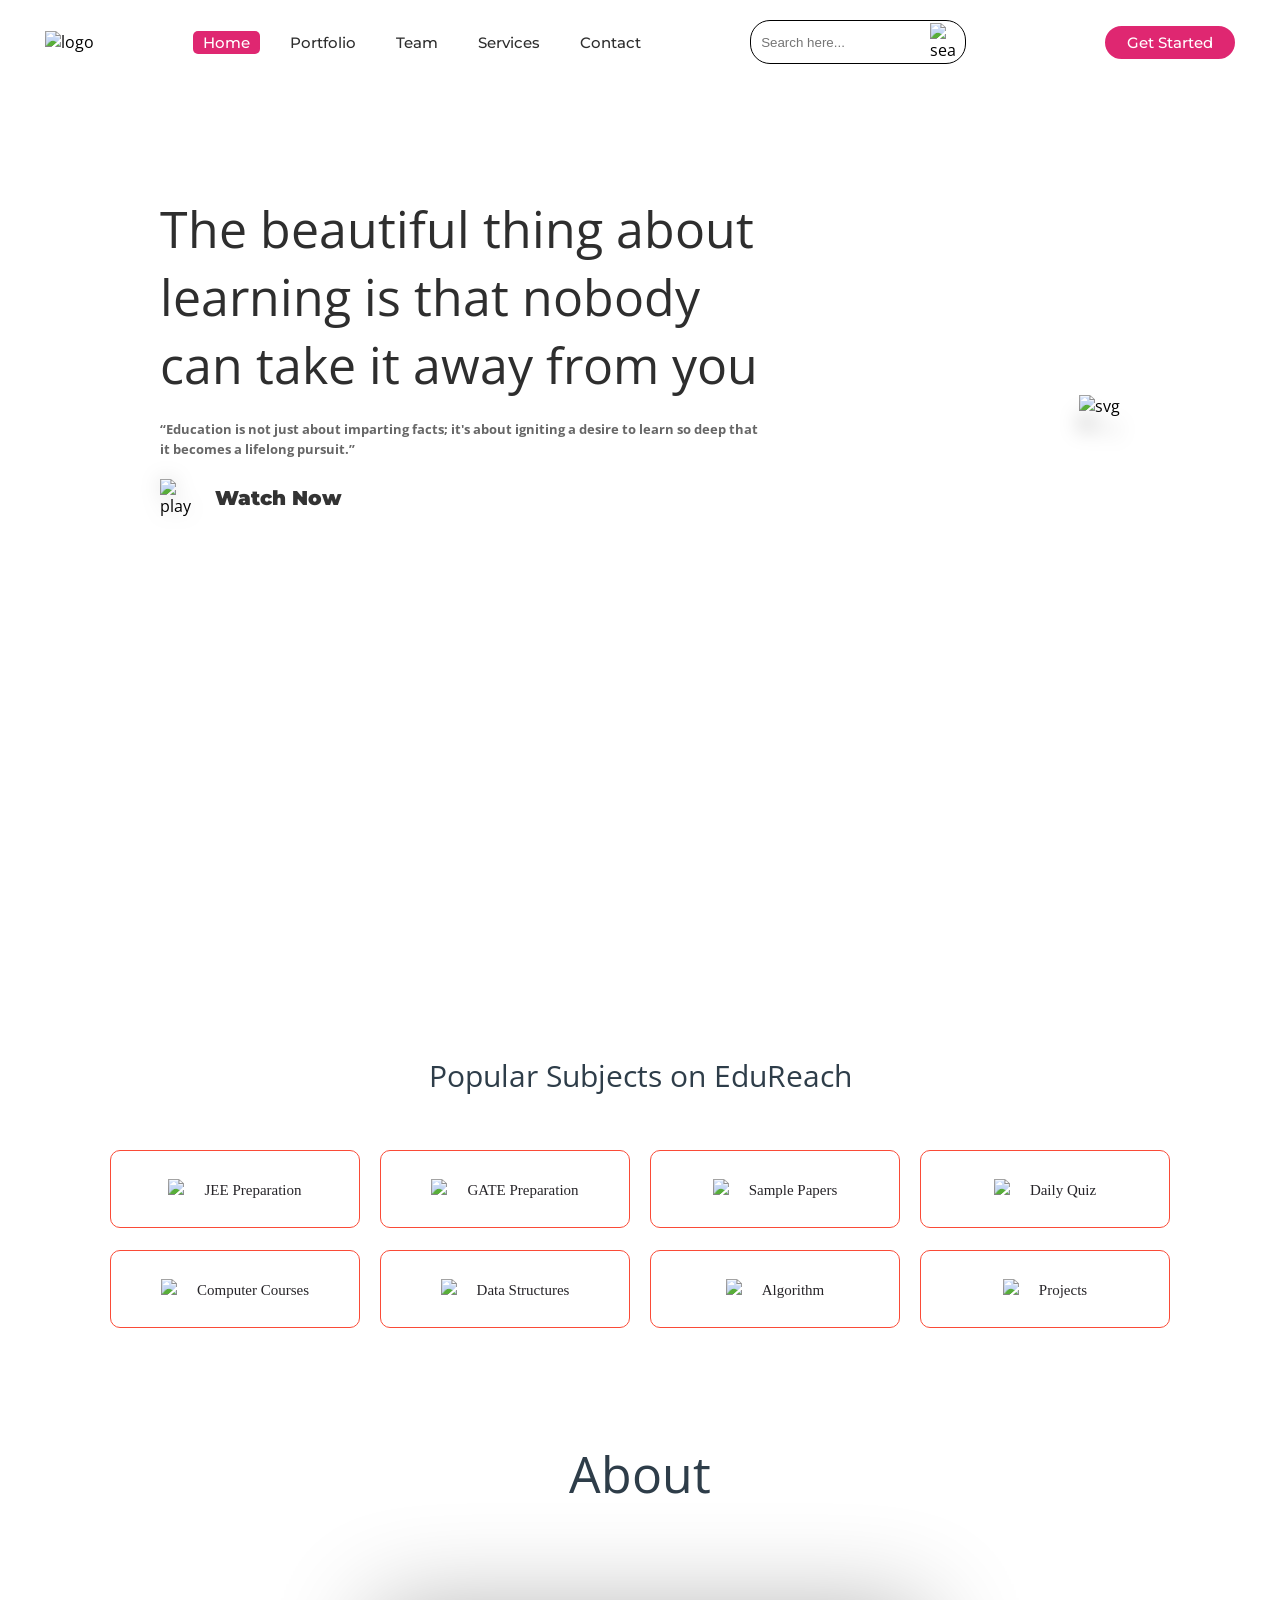
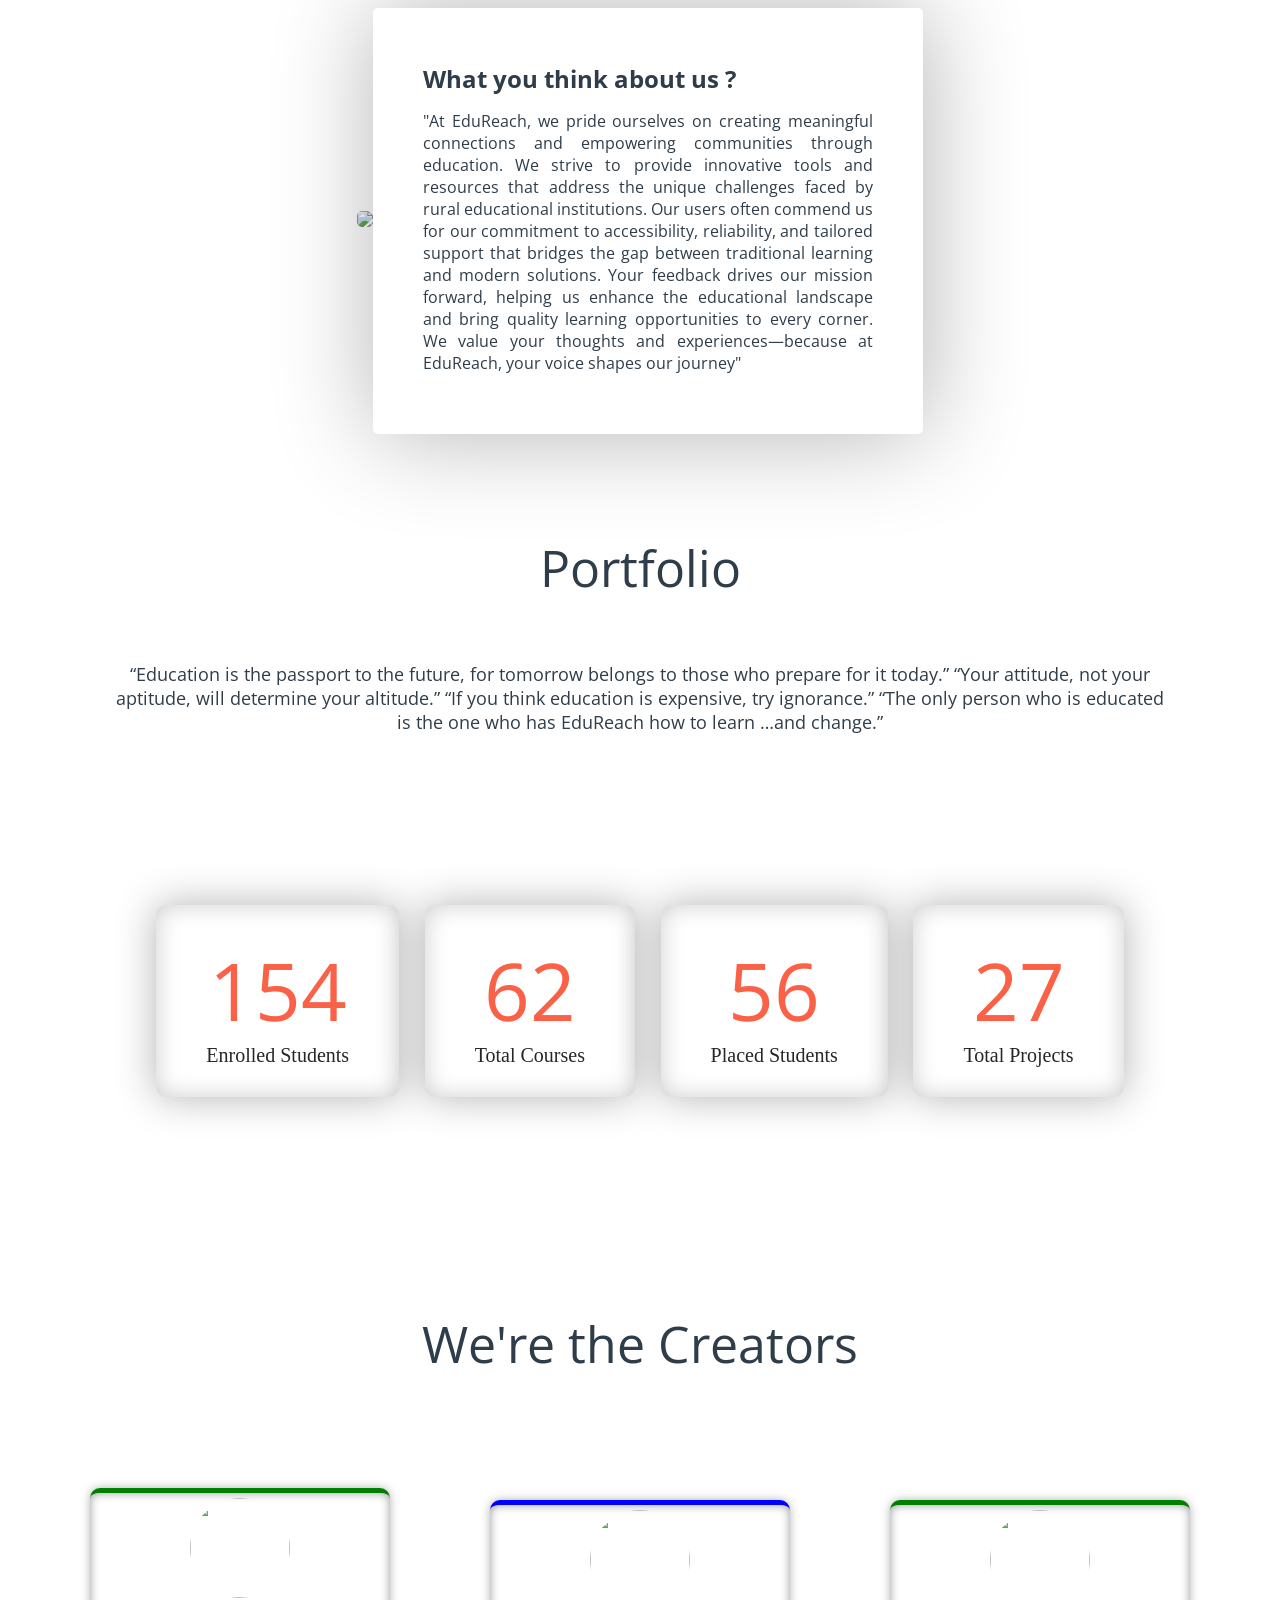
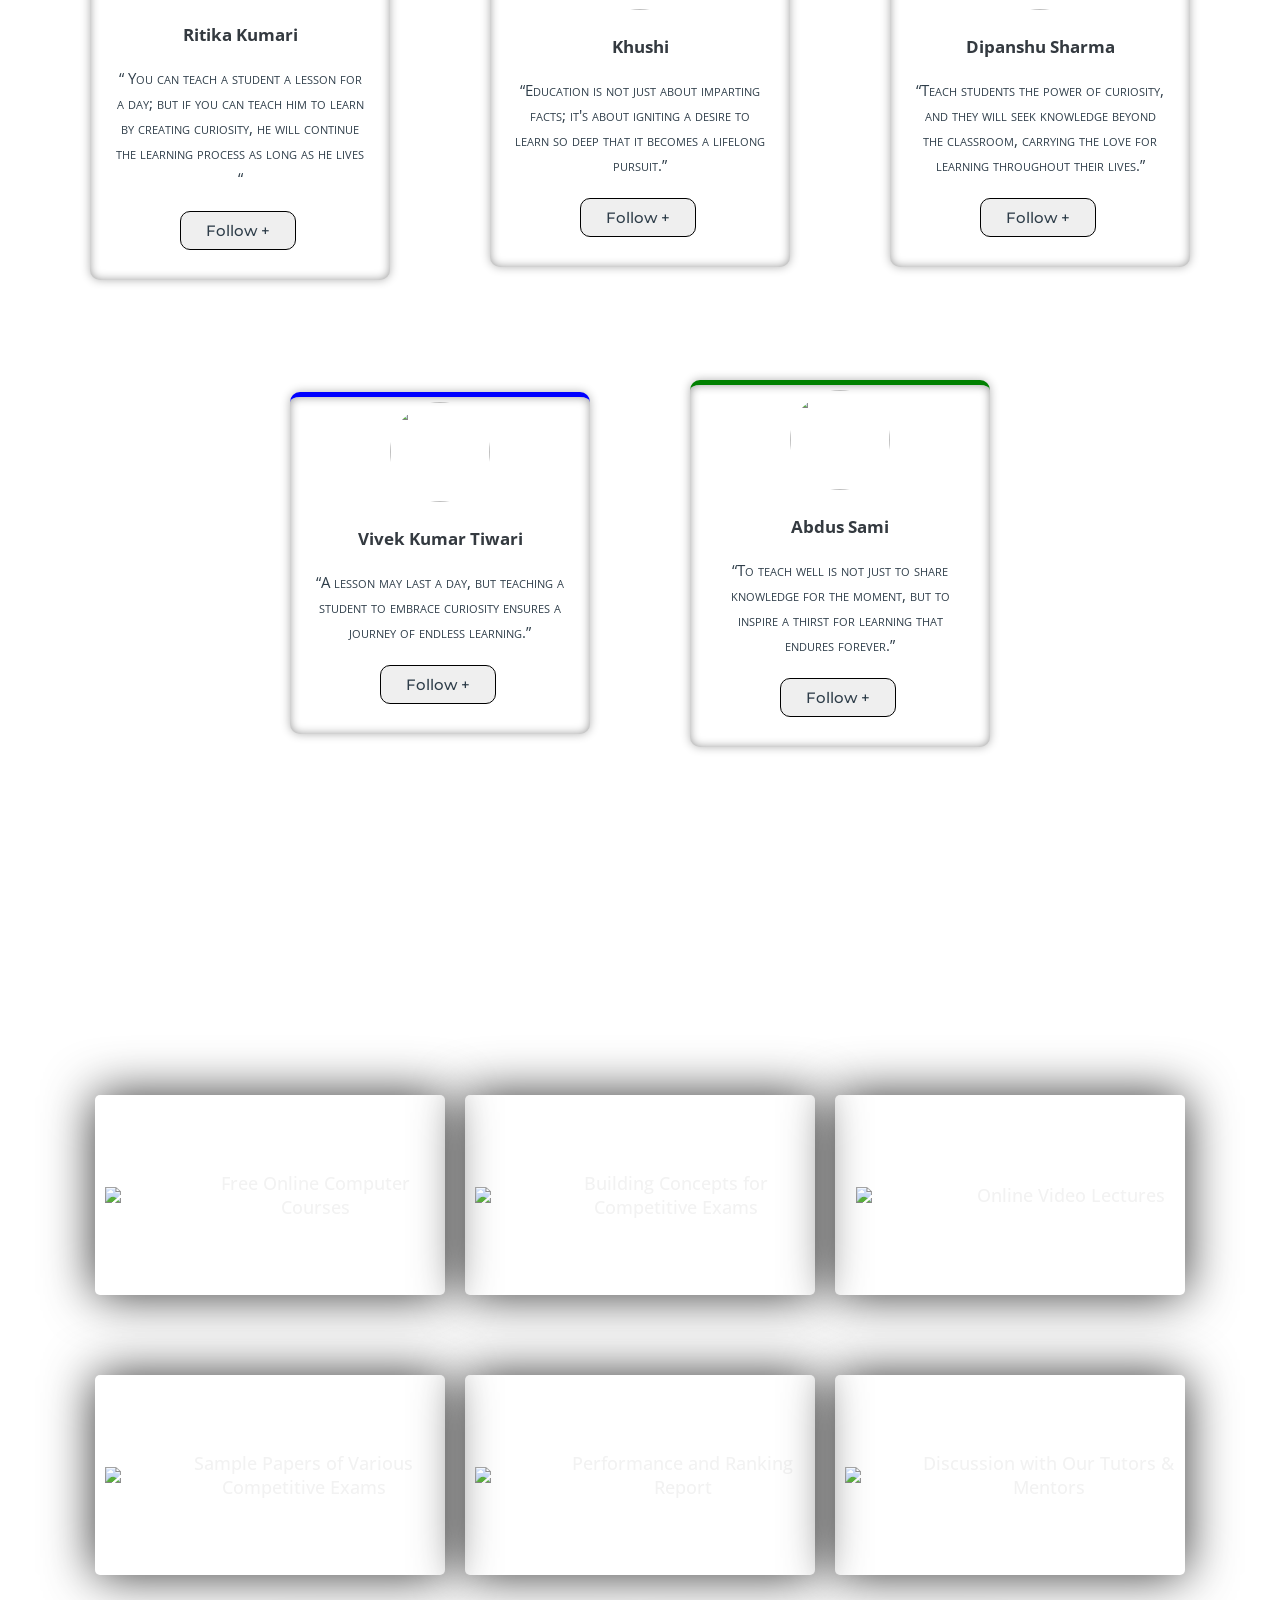
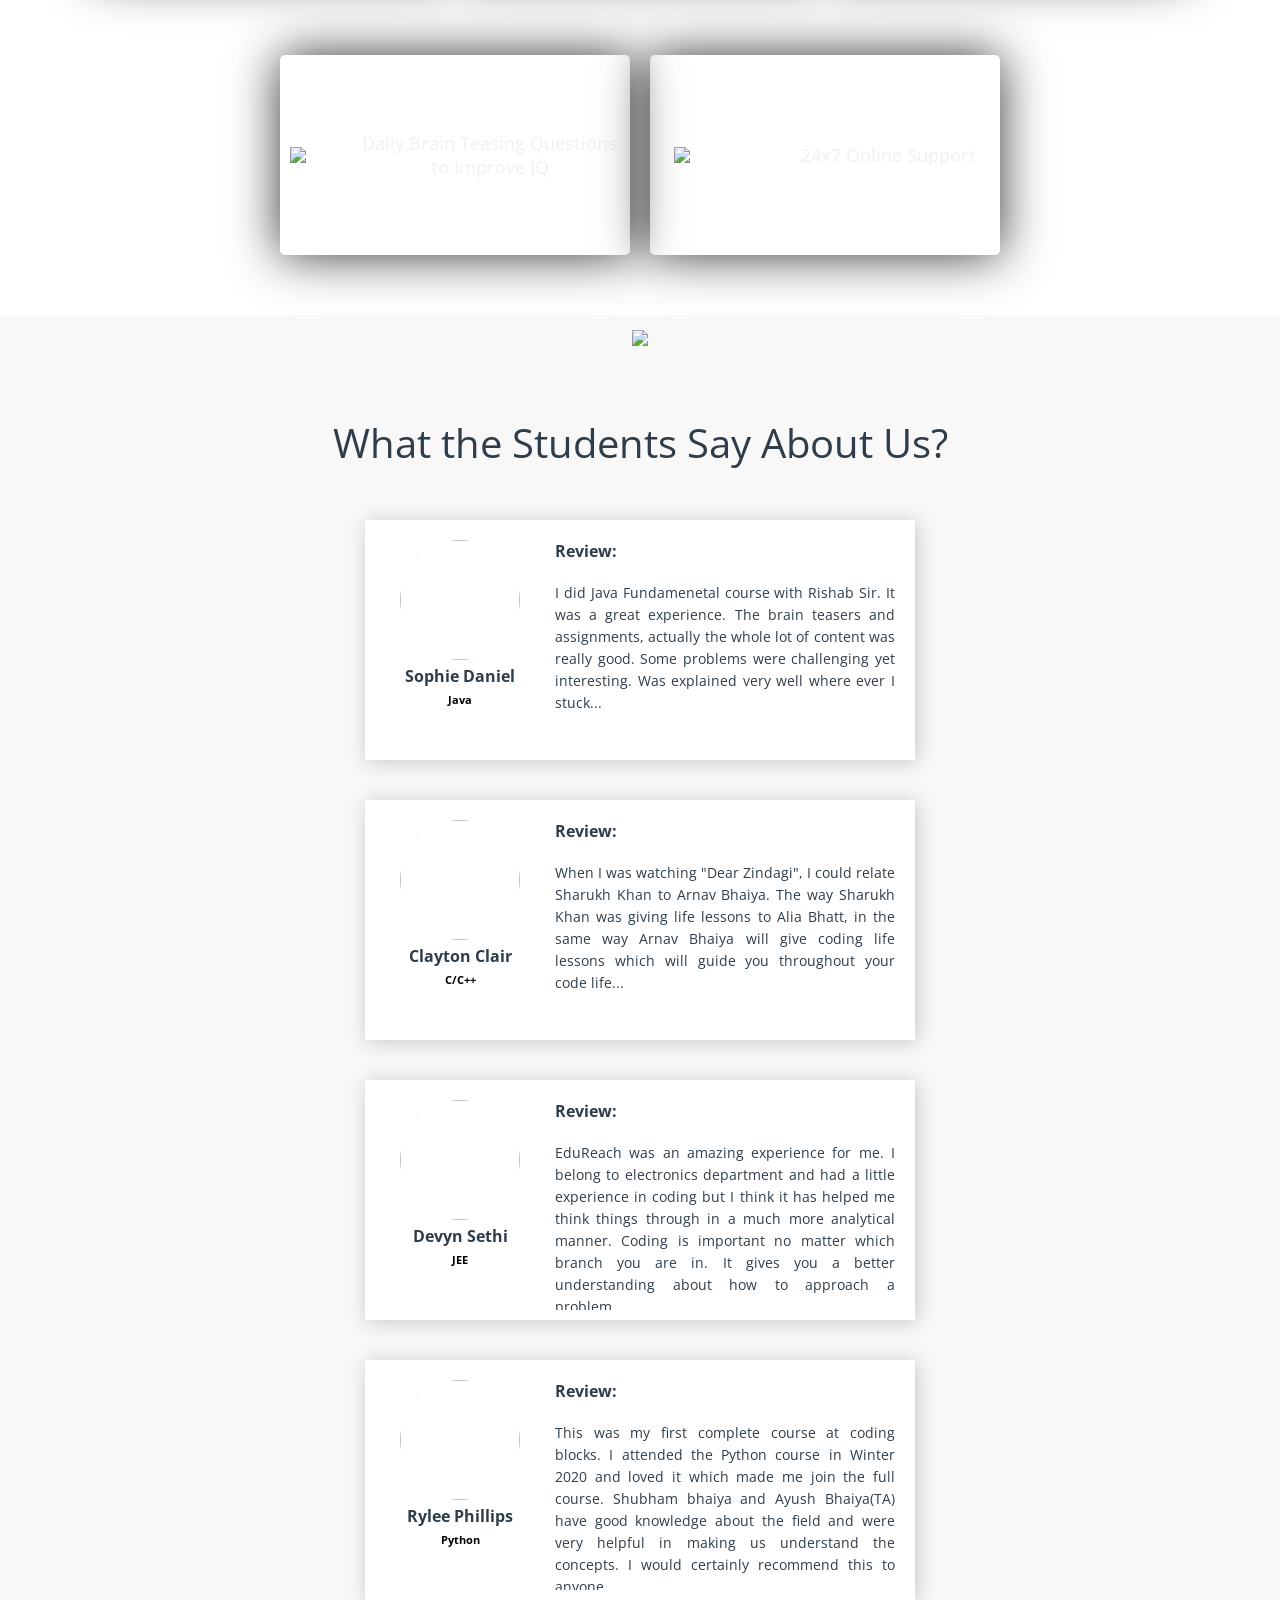
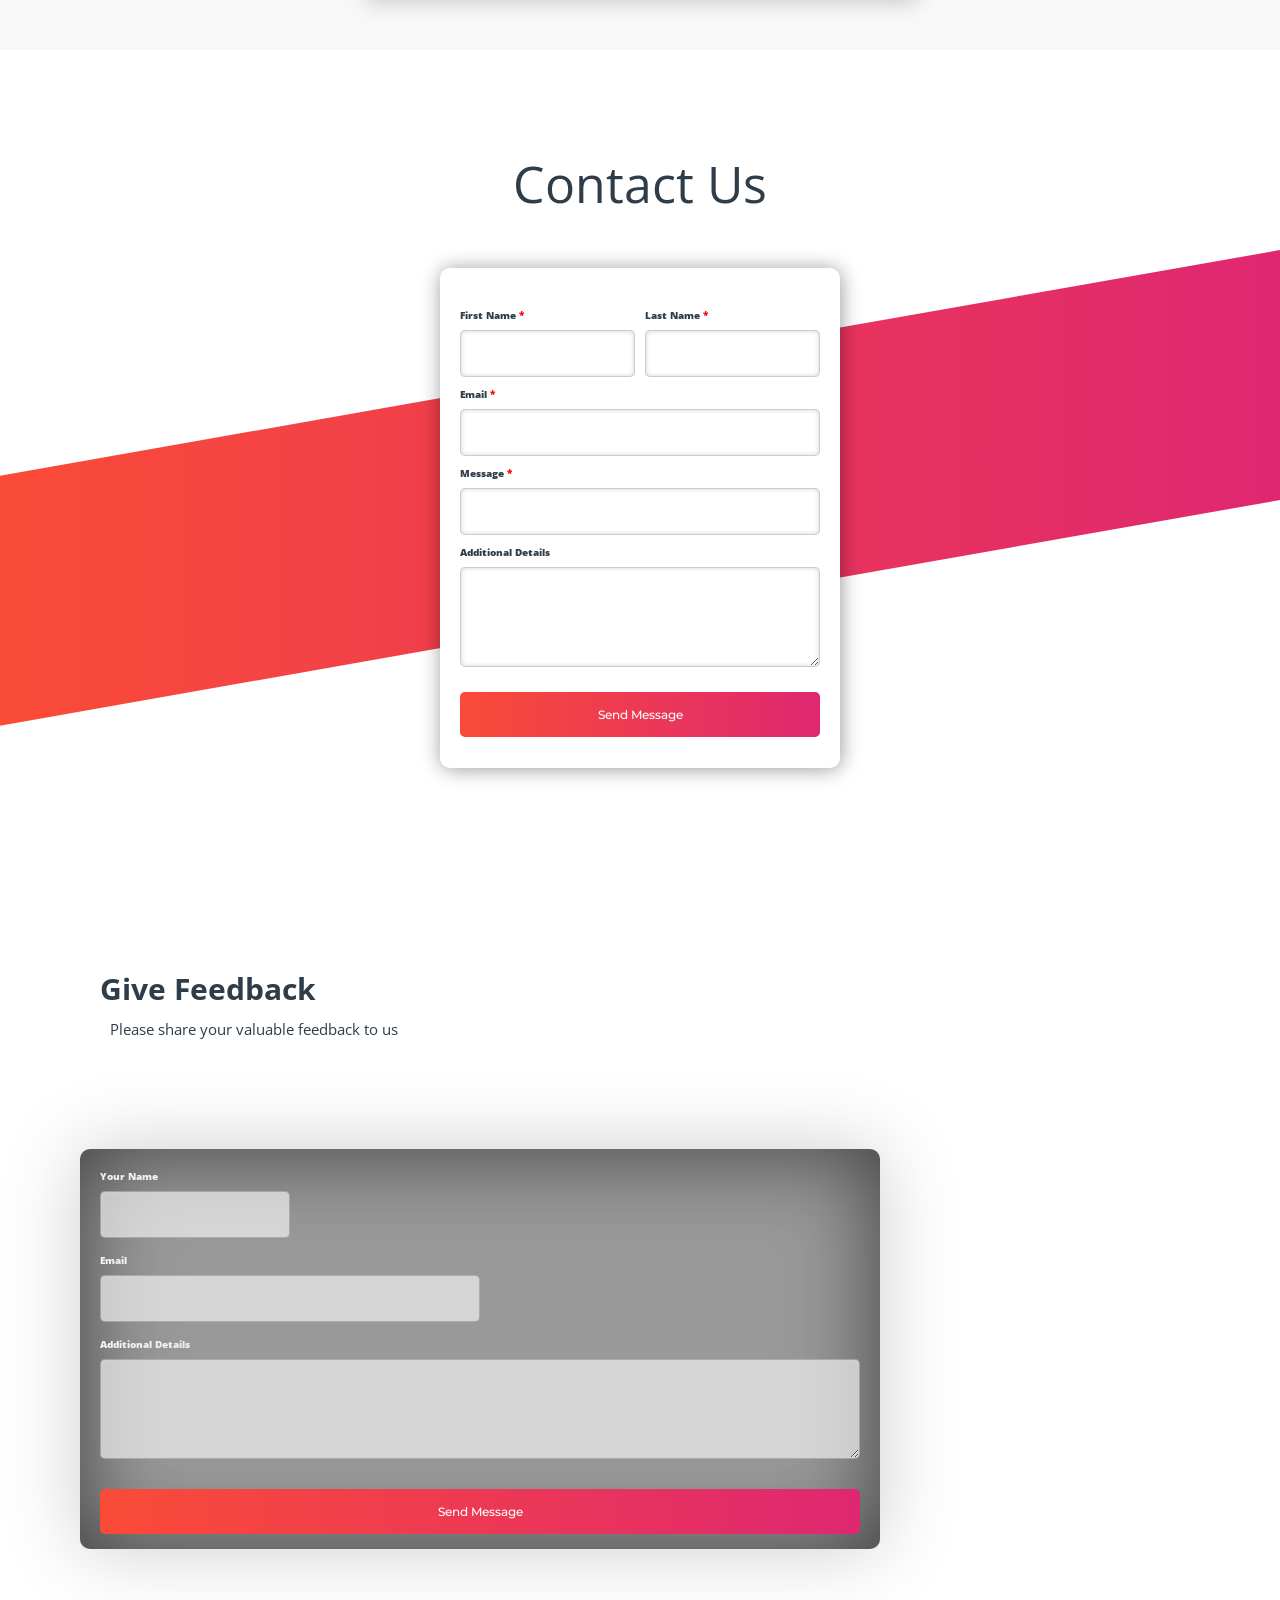
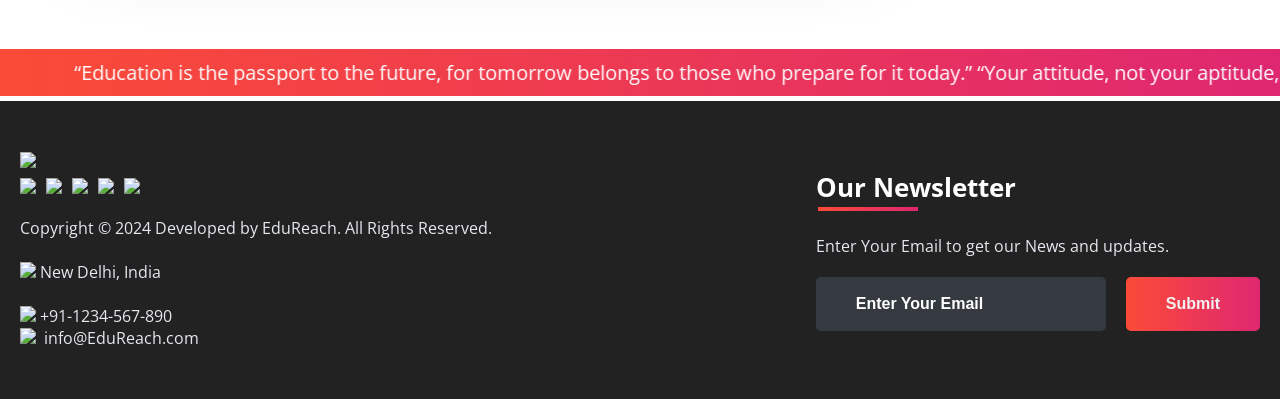
==== Web Application/index.html @ 74eca0ac "Created Login and Homepage" ====
<!DOCTYPE html>
<html>
<head>
	<link rel="shortcut icon" type="png" href="images/icon/favicon.png">
	<meta charset="utf-8">
	<meta http-equiv="X-UA-Comaptible" content="IE=edge">
	<title>EduReach</title>
	<meta name="desciption" content="">
	<meta name="viewport" content="width=device-width, initial-scale=1">
	<link rel="stylesheet" type="text/css" href="style.css">
	<script type="text/javascript" src="script.js"></script>
	<script src="https://code.jquery.com/jquery-3.2.1.js"></script>
	<script>
		$(window).on('scroll', function () {
			if ($(window).scrollTop()) {
				$('nav').addClass('black');
			} else {
				$('nav').removeClass('black');
			}
		})
	</script>
</head>
<body>
	<!-- Navigation Bar -->
	<header id="header">
		<nav>
			<div class="logo"><img src="images/icon/logo.png" alt="logo"></div>
			<ul>
				<li><a class="active" href="">Home</a></li>
				<li><a href="#portfolio_section">Portfolio</a></li>
				<li><a href="#team_section">Team</a></li>
				<li><a href="#services_section">Services</a></li>
				<li><a href="#contactus_section">Contact</a></li>
			</ul>
			<div class="srch"><input type="text" class="search" placeholder="Search here..."><img
					src="images/icon/search.png" alt="search" onclick=slide()></div>
			<a class="get-started" href="login.html">Get Started</a>
			<img src="images/icon/menu.png" class="menu" onclick="sideMenu(0)" alt="menu">
		</nav>
		<div class="head-container">
			<div class="quote">
				<p>The beautiful thing about learning is that nobody can take it away from you</p>
				<h5>“Education is not just about imparting facts; it's about igniting a desire to learn so deep that it
					becomes a lifelong pursuit.”
				</h5>
				<div class="play">
					<img src="images/icon/play.png" alt="play"><span><a
							href="https://www.youtube.com/watch?v=uRpcKFFC9LY" target="_blank">Watch Now</a></span>
				</div>
			</div>
			<div class="svg-image">
				<img src="images/extra/svg1.jpg" alt="svg">
			</div>
		</div>
		<div class="side-menu" id="side-menu">
			<div class="close" onclick="sideMenu(1)"><img src="images/icon/close.png" alt=""></div>
			<div class="user">
				<img src="images/creator/Ritika.jpeg" alt="Username">
				<p>Ritikak9419</p>
			</div>
			<ul>
				<li><a href="#about_section">About</a></li>
				<li><a href="#portfolio_section">Portfolio</a></li>
				<li><a href="#team_section">Team</a></li>
				<li><a href="#services_section">Services</a></li>
				<li><a href="#contactus_section">Contact</a></li>
				<li><a href="#feedBACK">Feedback</a></li>
			</ul>
		</div>
	</header>
	<!-- Some Popular Subjects -->
	<div class="title">
		<span>Popular Subjects on EduReach</span>
	</div>
	<br><br>
	<div class="course">
		<center>
			<div class="cbox">
				<div class="det"><a href="subjects/jee.html"><img src="images/courses/book.png">JEE Preparation</a>
				</div>
				<div class="det"><a href="subjects/gate.html"><img src="images/courses/d1.png">GATE Preparation</a>
				</div>
				<div class="det"><a href="subjects/jee.html#sample_papers"><img src="images/courses/paper.png">Sample
						Papers</a></div>
				<div class="det"><a href="subjects/quiz.html"><img src="images/courses/d1.png">Daily Quiz</a></div>
			</div>
		</center>
		<div class="cbox">
			<div class="det"><a href="subjects/computer_courses.html"><img src="images/courses/computer.png">Computer
					Courses</a></div>
			<div class="det"><a href="subjects/computer_courses.html#data"><img src="images/courses/data.png">Data
					Structures</a></div>
			<div class="det"><a href="subjects/computer_courses.html#algo"><img
						src="images/courses/algo.png">Algorithm</a></div>
			<div class="det det-last"><a href="subjects/computer_courses.html#projects"><img
						src="images/courses/projects.png">Projects</a></div>
		</div>
	</div>


	<!-- ABOUT -->
	<div class="diffSection" id="about_section">
		<center>
			<p style="font-size: 50px; padding: 100px">About</p>
		</center>
		<div class="about-content">
			<div class="side-image">
				<img class="sideImage" src="images/extra/e3.jpg">
			</div>
			<div class="side-text">
				<h2>What you think about us ?</h2>
				<p>"At EduReach, we pride ourselves on creating meaningful connections and empowering communities
					through education. We strive to provide innovative tools and resources that address the unique
					challenges faced by rural educational institutions. Our users often commend us for our commitment to
					accessibility, reliability, and tailored support that bridges the gap between traditional learning
					and modern solutions. Your feedback drives our mission forward, helping us enhance the educational
					landscape and bring quality learning opportunities to every corner. We value your thoughts and
					experiences—because at EduReach, your voice shapes our journey"</p>
			</div>
		</div>
	</div>


	<!-- PORTFOLIO -->
	<div class="diffSection" id="portfolio_section">
		<center>
			<p style="font-size: 50px; padding: 100px; padding-bottom: 40px;">Portfolio</p>
		</center>
		<div class="content">
			<p>
				“Education is the passport to the future, for tomorrow belongs to those who prepare for it today.” “Your
				attitude, not your aptitude, will determine your altitude.” “If you think education is expensive, try
				ignorance.” “The only person who is educated is the one who has EduReach how to learn …and change.”
			</p>
		</div>
	</div>
	<div class="extra">
		<p>We're increasing this data every year</p>
		<div class="smbox">
			<span>
				<center>
					<div class="data">154</div>
					<div class="det">Enrolled Students</div>
				</center>
			</span>
			<span>
				<center>
					<div class="data">62</div>
					<div class="det">Total Courses</div>
				</center>
			</span>
			<span>
				<center>
					<div class="data">56</div>
					<div class="det">Placed Students</div>
				</center>
			</span>
			<span>
				<center>
					<div class="data">27</div>
					<div class="det">Total Projects</div>
				</center>
			</span>
		</div>
	</div>


	<!-- TEAM -->
	<div class="diffSection" id="team_section">
		<center>
			<p style="font-size: 50px; padding-top: 100px; padding-bottom: 60px;">We're the Creators</p>
		</center>
		<div class="totalcard">
			<div class="card">
				<center><img src="images/creator/Ritika.png"></center>
				<center>
					<div class="card-title">Ritika Kumari</div>
					<div id="detail">
						<p>“ You can teach a student a lesson for a day; but if you can teach him to learn by creating
							curiosity, he will continue the learning process as long as he lives “</p>
						<div class="duty"></div>
						<a href="https://www.linkedin.com/in/ritika-kumari-541536324/" target="_blank"><button
								class="btn-Ritika">Follow +</button></a>
					</div>
				</center>
			</div>
			<div class="card">
				<center><img src="images/creator/Khushi.png"></center>
				<center>
					<div class="card-title">Khushi</div>
					<div id="detail">
						<p>“Education is not just about imparting facts; it's about igniting a desire to learn so deep
							that it becomes a lifelong pursuit.”

						</p>
						<div class="duty"></div>
						<a href="https://www.linkedin.com/in/khushi-31a64a330/" target="_blank"><button
								class="btn-Ritika">Follow +</button></a>
					</div>
				</center>
			</div>
			<div class="card">
				<center><img src="images/creator/Deepanshu.png"></center>
				<center>
					<div class="card-title">Dipanshu Sharma</div>
					<div id="detail">
						<p>“Teach students the power of curiosity, and they will seek knowledge beyond the classroom,
							carrying the love for learning throughout their lives.”

						</p>
						<div class="duty"></div>
						<a href="https://linkedin.com/in/dipanshusharmaa" target="_blank"><button
								class="btn-Ritika">Follow +</button></a>
					</div>
				</center>
			</div>
			<div class="card">
				<center><img src="images/creator/Tiwari.png"></center>
				<center>
					<div class="card-title">Vivek Kumar Tiwari</div>
					<div id="detail">
						<p>“A lesson may last a day, but teaching a student to embrace curiosity ensures a journey of
							endless learning.”

						</p>
						<div class="duty"></div>
						<a href="https://www.linkedin.com/in/vivek-tiwari-530988330/" target="_blank"><button
								class="btn-Ritika">Follow +</button></a>
					</div>
				</center>
			</div>
			<div class="card">
				<center><img src="images/creator/Abdus.png"></center>
				<center>
					<div class="card-title">Abdus Sami</div>
					<div id="detail">
						<p>“To teach well is not just to share knowledge for the moment, but to inspire a thirst for
							learning that endures forever.”

						</p>
						<div class="duty"></div>
						<a href="https://www.linkedin.com/in/abdus-sami-893571323/" target="_blank"><button
								class="btn-akhil">Follow +</button></a>
					</div>
				</center>
			</div>
		</div>
	</div>


	<!-- SERVICES -->
	<div class="service-swipe">
		<div class="diffSection" id="services_section">
			<center>
				<p style="font-size: 50px; padding: 100px; padding-bottom: 40px; color: #fff;">Services</p>
			</center>
		</div>
		<a href="subjects/computer_courses.html">
			<div class="s-card"><img src="images/icon/computer-courses.png">
				<p>Free Online Computer Courses</p>
			</div>
		</a>
		<a href="subjects/jee.html">
			<div class="s-card"><img src="images/icon/brainbooster.png">
				<p>Building Concepts for Competitive Exams</p>
			</div>
		</a>
		<a href="#">
			<div class="s-card"><img src="images/icon/online-tutorials.png">
				<p>Online Video Lectures</p>
			</div>
		</a>
		<a href="subjects/jee.html#sample_papers">
			<div class="s-card"><img src="images/icon/papers.jpg">
				<p>Sample Papers of Various Competitive Exams</p>
			</div>
		</a>
		<a href="#">
			<div class="s-card"><img src="images/icon/p3.png">
				<p>Performance and Ranking Report</p>
			</div>
		</a>
		<a href="#contactus_section">
			<div class="s-card"><img src="images/icon/discussion.png">
				<p>Discussion with Our Tutors & Mentors</p>
			</div>
		</a>
		<a href="subjects/quiz.html">
			<div class="s-card"><img src="images/icon/q1.png">
				<p>Daily Brain Teasing Questions to Improve IQ</p>
			</div>
		</a>
		<a href="#contactus_section">
			<div class="s-card"><img src="images/icon/help.png">
				<p>24x7 Online Support</p>
			</div>
		</a>
	</div>

	<!-- Reviews by Students -->
	<div id="makeitfull">
		<a href="#review_section"><img src="images/icon/makeitfull.png"></a>
	</div>
	<div class="review">
		<div class="diffSection" id="review_section">
			<center>
				<p style="font-size: 40px; padding: 100px; padding-bottom: 40px; color: #2E3D49;">What the Students Say
					About Us?</p>
			</center>
		</div>
		<div class="rev-container">
			<div class="rev-card">
				<div class="identity">
					<img src="images/creator/humanNotExist1.jpg">
					<p>Sophie Daniel</p>
					<h6>Java</h6>
					<div class="rating"><img src="images/icon/star.png"><img src="images/icon/star.png"><img
							src="images/icon/star.png"><img src="images/icon/star.png"><img src="images/icon/star.png">
					</div>
				</div>
				<div class="rev-cont">
					<p id="title">Review:</p>
					<p id="content">
						I did Java Fundamenetal course with Rishab Sir. It was a great experience. The brain teasers and
						assignments, actually the whole lot of content was really good. Some problems were challenging
						yet interesting. Was explained very well where ever I stuck...
					</p>
				</div>
			</div>
			<div class="rev-card">
				<div class="identity">
					<img src="images/creator/humanNotExist2.jpg">
					<p>Clayton Clair</p>
					<h6>C/C++</h6>
					<div class="rating"><img src="images/icon/star.png"><img src="images/icon/star.png"><img
							src="images/icon/star.png"><img src="images/icon/star.png"><img src="images/icon/star.png">
					</div>
				</div>
				<div class="rev-cont">
					<p id="title">Review:</p>
					<p id="content">
						When I was watching "Dear Zindagi", I could relate Sharukh Khan to Arnav Bhaiya. The way Sharukh
						Khan was giving life lessons to Alia Bhatt, in the same way Arnav Bhaiya will give coding life
						lessons which will guide you throughout your code life...
					</p>
				</div>
			</div>
			<div class="rev-card">
				<div class="identity">
					<img src="images/creator/humanNotExist3.jpg">
					<p>Devyn Sethi</p>
					<h6>JEE</h6>
					<div class="rating"><img src="images/icon/star.png"><img src="images/icon/star.png"><img
							src="images/icon/star.png"><img src="images/icon/star.png"><img src="images/icon/star.png">
					</div>
				</div>
				<div class="rev-cont">
					<p id="title">Review:</p>
					<p id="content">
						EduReach was an amazing experience for me. I belong to electronics department and had a little
						experience in coding but I think it has helped me think things through in a much more analytical
						manner. Coding is important no matter which branch you are in. It gives you a better
						understanding about how to approach a problem...
					</p>
				</div>
			</div>
			<div class="rev-card">
				<div class="identity">
					<img src="images/creator/humanNotExist4.jpg">
					<p>Rylee Phillips</p>
					<h6>Python</h6>
					<div class="rating"><img src="images/icon/star.png"><img src="images/icon/star.png"><img
							src="images/icon/star.png"><img src="images/icon/star.png"><img src="images/icon/star.png">
					</div>
				</div>
				<div class="rev-cont">
					<p id="title">Review:</p>
					<p id="content">
						This was my first complete course at coding blocks. I attended the Python course in Winter 2020
						and loved it which made me join the full course. Shubham bhaiya and Ayush Bhaiya(TA) have good
						knowledge about the field and were very helpful in making us understand the concepts. I would
						certainly recommend this to anyone...
					</p>
				</div>
			</div>
		</div>
	</div>

	<!-- CONTACT US -->
	<div class="diffSection" id="contactus_section">
		<center>
			<p style="font-size: 50px; padding: 100px">Contact Us</p>
		</center>
		<div class="csec"></div>
		<div class="back-contact">
			<div class="cc">
				<form action="mailto:info@EduReach.com" method="post" enctype="text/plain">
					<label>First Name <span class="imp">*</span></label><label style="margin-left: 185px">Last Name
						<span class="imp">*</span></label><br>
					<center>
						<input type="text" name="" style="margin-right: 10px; width: 175px" required="required"><input
							type="text" name="lname" style="width: 175px" required="required"><br>
					</center>
					<label>Email <span class="imp">*</span></label><br>
					<input type="email" name="mail" style="width: 100%" required="required"><br>
					<label>Message <span class="imp">*</span></label><br>
					<input type="text" name="message" style="width: 100%" required="required"><br>
					<label>Additional Details</label><br>
					<textarea name="addtional"></textarea><br>
					<button type="submit" id="csubmit">Send Message</button>
				</form>
			</div>
		</div>
	</div>


	<!-- FEEDBACK -->
	<div class="title2" id="feedBACK">
		<span>Give Feedback</span>
		<div class="shortdesc2">
			<p>Please share your valuable feedback to us</p>
		</div>
	</div>

	<div class="feedbox">
		<div class="feed">
			<form action="mailto:info@EduReach.com" method="post" enctype="text/plain">
				<label>Your Name</label><br>
				<input type="text" name="" class="fname" required="required"><br>
				<label>Email</label><br>
				<input type="email" name="mail" required="required"><br>
				<label>Additional Details</label><br>
				<textarea name="addtional"></textarea><br>
				<button type="submit" id="csubmit">Send Message</button>
			</form>
		</div>
	</div>

	<!-- Sliding Information -->
	<marquee style="background: linear-gradient(to right, #FA4B37, #DF2771); margin-top: 50px;" direction="left"
		onmouseover="this.stop()" onmouseout="this.start()" scrollamount="20">
		<div class="marqu">“Education is the passport to the future, for tomorrow belongs to those who prepare for it
			today.” “Your attitude, not your aptitude, will determine your altitude.” “If you think education is
			expensive, try ignorance.” “The only person who is educated is the one who has EduReach how to learn …and
			change.”</div>
	</marquee>

	<!-- FOOTER -->
	<footer>
		<div class="footer-container">
			<div class="left-col">
				<img src="images/icon/logo - Copy.png" style="width: 200px;">
				<div class="logo"></div>
				<div class="social-media">
					<a href="#"><img src="images/icon\fb.png"></a>
					<a href="#"><img src="images/icon\insta.png"></a>
					<a href="#"><img src="images/icon\tt.png"></a>
					<a href="#"><img src="images/icon\ytube.png"></a>
					<a href="#"><img src="images/icon\linkedin.png"></a>
				</div><br><br>
				<p class="rights-text">Copyright © 2024 Developed by EduReach. All Rights Reserved.</p>
				<br>
				<p><img src="images/icon/location.png"> New Delhi, India<br> </p>
				<br>
				<p><img src="images/icon/phone.png"> +91-1234-567-890<br><img src="images/icon/mail.png">&nbsp;
					info@EduReach.com</p>
			</div>
			<div class="right-col">
				<h1 style="color: #fff">Our Newsletter</h1>
				<div class="border"></div><br>
				<p>Enter Your Email to get our News and updates.</p>
				<form class="newsletter-form">
					<input class="txtb" type="email" placeholder="Enter Your Email">
					<input class="btn" type="submit" value="Submit">
				</form>
			</div>
		</div>
	</footer>

</body>

</html>
---- Web Application/style.css ----
@import url('https://fonts.googleapis.com/css?family=Montserrat:500&display=swap');
@import url('https://fonts.googleapis.com/css?family=Dancing+Script&display=swap');
@import url('https://fonts.googleapis.com/css?family=Open+Sans&display=swap');

* {
	box-sizing: border-box;
	margin: 0;
	padding: 0;
}

html {
	scroll-behavior: smooth;
}
body {
	background: #FFF;
	font-family: 'Open Sans', sans-serif;
}

header {
	height: 90vh;
	/* background: #000; */
}
.black {
	box-shadow: 0 2px 10px rgba(0, 0, 0, 0.5);
}
nav {
	padding-top: 20px;
	padding-bottom: 20px;
	top: 0;
	position: fixed;
	display: flex;
	width: 100%;
	z-index: 1000;
	background: #fff;
	justify-content: space-around;
	transition: 1.5s;
	align-items: center;
}
nav ul {
	display: flex;
	align-items: center;
}
nav ul li {
	list-style: none;
	margin: 5px 10px;
}
nav ul li a {
	padding: 2px 10px;
	color: #2e2e2e;
	cursor: pointer;
	transition: .5s;
	text-decoration: none;
}
nav ul li a:hover {
	color: #fff;
	border-radius: 5px;
	background: #DF2771;
}
.active {
	color: #fff;
	border-radius: 5px;
	background: #DF2771;
}
.srch {
	padding: 2px 10px;
	display: flex;
	/* align-items: center; */
	justify-content: center;
	/* background: #0066ff; */
	border: 1px solid;
	border-radius: 20px;
}
.srch img {
	width: 25px;
	cursor: pointer;
}
.srch .search {
	/* padding: 2px 10px; */
	outline: none;
	border: none;
	background: transparent;
}

.get-started {
	margin-left: 50px;
	padding: 5px 20px;
	border: 2px solid #DF2771;
	border-radius: 20px;
	text-decoration: none;
	
	transition: .5s;
	background-color: #DF2771;
	color: #fff;
}
.get-started:hover {
	color: #2e2e2e;
	background: #fff;
}
.logo img{
	width: 120px;
	cursor: pointer;
	transition: all 1s;
}

a, button {
	float: left;
	font-family: "Montserrat", sans-serif;
	font-weight: 500;
	font-size: 15px;
	color: #2E3D49;
	display: block;
	text-decoration: none;
	text-align: center;
}
.head-container {
	margin-top: 245px;
	display: flex;
	flex-wrap: wrap;
	align-items: center;
	justify-content: space-around;
}
.quote {
	width: 600px;
	transform: translateY(-50px);
}
.quote h5 {
	margin-top: 20px;
	color: #0009;
	line-height: 20px;
}
.quote p {
	font-size: 50px;
	color: #2e2e2e;
}
.quote .play {
	margin-top: 20px;
	display: flex;
	/* justify-content: center; */
	align-items: center;
}
.quote .play img {
	width: 45px;
	cursor: pointer;
	filter: drop-shadow(0 0 10px #0002);
}
.quote .play span a{
	margin-left: 10px;
	font-size: 20px;
	font-weight: 900;
	color: rgba(0, 0, 0, 0.8);
	cursor: pointer;
}
.svg-image img{
	width: 500px;
	filter: drop-shadow(0 20px 10px rgba(0,0,0,0.2));
}

/* SIDE MENU */
.menu {
	cursor: pointer;
	width: 25px;
	display: none;
}
.side-menu {
	width: 100%;
	height: 100%;
	background: rgba(182, 33, 90, 0.993);
	position: absolute;
	top: 0;
	transition: .8s;
	z-index: 2000;
	transform: translateX(-100%);
}
.side-menu ul {
	margin-top: 35%;
	display: flex;
	flex-direction: column;
	justify-content: center;
	/* background: #FA4B37; */
}
.side-menu ul li {
	list-style: none;
	/* background: #009900; */
	display: flex;
	justify-content: center;
	align-items: center;
	/* border-bottom: 1px solid #fff; */
	/* padding: 10px 0px; */
}
.side-menu ul li:hover a{
	background: #fff;
	color: #DF2771;
}
.side-menu ul li a{
	color: #FFF;
	width: 100%;
	font-size: 1em;
	/* background: #2E3D49; */
	text-decoration: none;
	padding: 15px 0px;
}
.close img{
	float: right;
	width: 35px;
	cursor: pointer;
	margin: 10px;
}
.user {
	display: flex;
	justify-content: center;
	align-items: center;
	margin-top: 10%;
}
.user img {
	width: 60px;
	border-radius: 50%;
	border: 2px solid #fff;
	filter: drop-shadow(0 10px 20px #0004);
	margin-right: 30px;
	cursor: pointer;
}
.user p {
	color: #fff;
	cursor: pointer;
}
.user img, .user p {
	opacity: 1;
}
/*Common things in all sections*/
#about_section, #portfolio_section, #team_section, #services_section, #contactus_section {
	font-family: 'Open Sans', sans-serif;
	color: #2E3D49;
	position: relative;
}
.diffSection {
	width: 100%;
	/*position: relative;*/
	justify-content: center;
	align-items: center;
}
.diffSection .content {
	margin: 10px;
	text-align: center;
	padding: 10px 100px;
	font-size: 1.1em;
}

/*PORTFOLIO*/
.extra {
	width: 100%;
}
.extra p {
	padding: 30px;
	padding-bottom: 150px;
	font-size: 50px;
	text-align: center;
	color: #fff;
	background-image: linear-gradient(rgba(0,0,0,0),rgba(0,0,0,0.7)),url("images/extra/b1.jpg");
	background-size: cover;
	background-attachment: fixed;
	font-family: cursive;
	z-index: -9;
}
.smbox {
	display: flex;
	flex-wrap: wrap;
	transform: translateY(-100px);
	justify-content: center;
}
.smbox span {
	margin: 1%;
	background: #fff;
	box-shadow: inset 0px 0px 25px rgba(0,0,0,0.2),
						0 0 40px rgba(0,0,0,0.3);
	border-radius: 10px;
	padding: 30px 50px;
	cursor: pointer;
}
.smbox span:hover {
	transform: scale(1.3);
	transition: .5s ease;
}
.smbox .data {
	font-size: 80px;
	color: #FA6146;	
}
.smbox .det {
	font-size: 20px;
	color: #272529;
	font-family: cursive;
}

/*Title*/
.title {
	 margin-top: 0px; 
	font-family: 'Open Sans', sans-serif;
	font-size: 30px;
	text-align: center;
	color: #2E3D49;
}

/*ABOUT*/
.about-content {
	width: 100%;
	position: relative;
	justify-content: center;
	flex-wrap: wrap;
	display: flex;
	align-items: center;
}
.about-content .side-text {
	width: 550px;
	padding: 50px 40px;
	background: #fff;
	box-shadow: 2px 0 100px rgba(0,0,0,0.3);
	border-radius: 5px;
	text-align: justify;
	line-height: 22px;
	opacity: 0;
	transform: translateX(-100px);
	transition: 1s ease-in-out;
}
.about-content .side-text-appear {
	opacity: 1;
	transform: translateX(0px);
}
.about-content .side-text h2 {
	padding: 10px;
}
.about-content .side-text p {
	padding: 10px;
}
.about-content .side-image img {
	width: 90%;
	border-radius: 5px;
}
.sideImage {
	transform: translateX(100px);
	opacity: 0;
	transition: .8s ease-in-out;
}
.sideImage-appear {
	opacity: 1;
	transform: translateX(0px);
}

/*POPULAR SUBJECTS*/
.cbox {
	position: relative;
	width: 100%;
	display: inline-flex;
	flex-wrap: wrap;
	justify-content: center;
}
.cbox .det {
	width: 250px;
	height: 80px;
	margin: 10px;
	background: #fff;
	cursor: pointer;
}
.cbox .det a{
	justify-content: space-around;
	width: 250px;
	padding: 28px;
	border-radius: 10px;
	border: 1px solid #FA4B37;
	font-size: 15px;
	color: #272529;
	font-family: cursive;
	text-decoration: none;
}
.cbox .det a:hover {
	background: linear-gradient(to right, #FA4B37, #DF2771);
	color: white;
}
.cbox .det a:hover img{
	filter: brightness(100);
}
.cbox img {
	width: 20px;
	margin-right: 20px;
}

/*TEAM SECTION*/
.totalcard {
	width: 100%;
	display: flex;
	flex-wrap: wrap;
	align-items: center;
	justify-content: center;
	margin-bottom: 50px;
}
.totalcard .card {
	margin: 50px;
	width: 300px;
	border-radius: 10px;
	background: #fff;
}
.totalcard .card{
	box-shadow: inset 0 0 10px rgba(0,0,0,0.4),
					0 0 10px rgba(0,0,0,0.3);
}
.card:nth-child(1){
	border-top: 5px solid green;
}
.card:nth-child(2){
	border-top: 5px solid blue;
}
.card:nth-child(1):hover {
	box-shadow: inset 0px 0px 10px rgba(0,255,0,0.5),
				1px 1px 30px rgba(0,255,0,0.5);
}
.card:nth-child(2):hover {
	box-shadow: inset 0px 0px 10px rgba(0,0,255,0.5),
				1px 1px 30px rgba(0,0,255,0.5);
}

.card:nth-child(3){
	border-top: 5px solid green;
}
.card:nth-child(4){
	border-top: 5px solid blue;
}
.card:nth-child(3):hover {
	box-shadow: inset 0px 0px 10px rgba(0,255,0,0.5),
				1px 1px 30px rgba(0,255,0,0.5);
}
.card:nth-child(4):hover {
	box-shadow: inset 0px 0px 10px rgba(0,0,255,0.5),
				1px 1px 30px rgba(0,0,255,0.5);
}



.card:nth-child(5){
	border-top: 5px solid green;
}
.card:nth-child(5):hover {
	box-shadow: inset 0px 0px 10px rgba(0,255,0,0.5),
				1px 1px 30px rgba(0,255,0,0.5);
}




.totalcard .card img {
	width: 100px;
	height: 100px;
	margin-top: 5px;
	cursor: pointer;
	border-radius: 50px;
	transition-duration: .8s;
}
.totalcard .card img:hover {
	transform: scale(3.5);
	border-radius: 0;
	box-shadow: 0 0 20px rgba(0,0,0,0.5);
}
#detail p{
	font-size: 15px;
	line-height: 25px;
	font-variant: small-caps;
	text-align: center;
	margin: 25px;
	margin-bottom: 0px;
	margin-top: 0px;
}
#detail button {
	outline: none;
	border-radius: 10px;
	border-style: none;
	border: 1px solid black;
	padding: 9px 25px;
	cursor: pointer;
	transition-duration: .4s;
}
#detail a {
	bottom: 80px;
	text-decoration: none;
	margin-bottom: 30px;
	margin-top: 20px;
	margin-left: 90px;
	align-self: center;
}
.btn-Ritika:hover {
	background: rgba(0,255,0,0.7);
	color: #fff;
}
.btn-Ritika2:hover {
	background: rgba(0,0,255,0.5);
	color: #fff;
}
.card-title {
	font-size: 17px;
	color: #343A40;
	padding: 20px;
	font-weight: 700;
}

/*Service Section*/
/*Service Section*/
.service-swipe {
	display: flex;
	flex-wrap: wrap;
	justify-content: center;
	align-items: center;
	background-image: linear-gradient(rgba(0,0,0,0),rgba(0,0,0,0.7)),url("images/extra/b3.jpg");
	background-size: cover;
	background-attachment: fixed;
}
.service-swipe .s-card img {
	width: 100px;
}
.service-swipe a {
	padding: 0;
	margin: 40px 10px;
}
.service-swipe .s-card {
	display: flex;
	justify-content: space-around;
	padding: 10px;
	align-items: center;
	text-align: center;
	width: 350px;
	height: 200px;
	box-shadow: inset 0 0 20px rgba(255,255,255,0.05),
					0 0 50px rgba(0,0,0,0.8);
	border-radius: 5px;
	cursor: pointer;
	transition-duration: .5s;
}
.service-swipe .s-card p {
	color: #f2f2f2;
	font-size: 1.2em;
	font-family: 'Open Sans',sans-serif;
}
.service-swipe .s-card:hover {
	box-shadow: 0 0 50px rgba(255,255,255,0.8);
	transform: translateY(-10px);
}

/*Contact Us Section*/
.csec {
	background: linear-gradient(to right, #FA4B37, #DF2771);
	background-attachment: fixed; 
	position: absolute;
	width: 100%;
	height: 250px;
	top: 200px;
	content: '';
	transform-origin: top right;
	transform: skewY(-10deg);
	z-index: -1;
}
.back-contact {
	margin-top: 0px;
	transform: translateY(-50px);
	display: flex;
	align-items: center;
	justify-content: space-around;
}
.cc {
	height: 400px;
	width: 400px;
	height: 500px;
	border-radius: 10px;
	justify-content: center;
	box-shadow: 1px 1px 20px rgba(0,0,0,0.4);
	background: #fff;
}
.cc form {
	margin: 5%;
	margin-top: 40px;
	width: 90%;
	height: 90%;
}
.cc form label {
	position: absolute;
	color: #2E3D49;
	font-size: 10px;
	font-weight: 800;
}
.cc form input {
	padding: 15px;
	margin-bottom: 10px;
	border-radius: 5px;
	box-shadow: inset 0 0 5px lightgray;
	border: 1px solid rgba(0,0,0,0.2);
	outline: none;
	color: #2E3D49;
	font-weight: 600;
}
.imp {
	color: red;
}
form textarea {
	width: 100%;
	height: 100px;
	box-shadow: inset 0 0 5px lightgray;
	border: 1px solid rgba(0,0,0,0.2);
	border-radius: 5px;
	outline: none;
	color: #2E3D49;
	font-weight: 600;
	padding: 15px;
}
#csubmit {
	margin-top: 20px; 
	background: linear-gradient(to right, #FA4B37, #DF2771);
	border-radius: 5px;
	border-style: none;
	outline: none;
	width: 100%;
	padding: 15px 25px;
	color: #fff;
	font-size: 12px;
	cursor: pointer;
}

/*REVIEW SECTION*/
#makeitfull {
	display: flex;
	justify-content: center;
	transform: translateY(35px);
}
#makeitfull img {
	width: 50px;
}
.review {
	background: #F8F8F8;
	width: 100%;
}
.rev-container {
	padding: 10px 10%;
	display: flex;
	flex-wrap: wrap;
	justify-content: space-around;
}
.rev-container .rev-card {
	/*overflow: hidden;*/
	width: 550px;
	height: 240px;
	margin-bottom: 40px;
	background: #fff;
	display: flex;
	padding: 10px;
	box-shadow: 2px 2px 20px rgba(0,0,0,0.2);
}
.rev-card:hover {
	box-shadow: 1px 1px 5px rgba(0,0,0,0.2);
}
.identity {
	display: flex;
	flex-wrap: wrap;
	justify-content: center;
	padding: 10px;
}
.identity img {
	width: 120px;
	height: 120px;
	transition-duration: .8s;
	border-radius: 50%;
}
.identity img:hover {
	transform: scale(2.2);
	border-radius: 0px;
	box-shadow: 0 0 20px rgba(0,0,0,0.3);
}
.identity p {
	width: 150px;
	font-weight: bold;
	color: #2E3D49;
	text-align: center;
}
.identity h6 {
	width: 150px;
	text-align: center;
}
.identity .rating img {
	width: 12px;
	height: 12px;
	margin-right: 5px;
}
.rev-cont {
	overflow: hidden;
}
.rev-cont #title {
	padding: 10px;
	color: #2E3D49;
	font-weight: bold;
}
.rev-cont #content {
	padding: 10px;
	font-size: .9em;
	color: #2E3D49;
	line-height: 22px;
	text-align: justify;
}


/*FEEDBACK*/
.title2 {
	position: relative;
	margin-top: 150px;
	margin-left: 100px;
}
.title2 span{
	font-weight: 700;
	font-family: 'Open Sans', sans-serif;
	font-size: 30px;
	color: #2E3D49;
}
.title2 .shortdesc2 {
	padding: 10px;
	font-family: 'Open Sans', sans-serif;
	font-size: 15px;
	color: #2E3D49;
	margin-bottom: 10px;
}
.feedbox {
	margin-top: 50px;
	width: 100%;
	display: flex;
	background-image: linear-gradient(rgba(0,0,0,0),rgba(0,0,0,0.7)),url("images/extra/b4.jpg");
	background-size: cover;
	padding: 50px 80px;
	background-attachment: fixed;
}
.feed {
	width: 800px;
	height: 400px;
	position: relative;
	border-radius: 10px;
	justify-content: center;
	box-shadow: inset 0 0 90px rgba(0,0,0,0.6),
					0 0 80px rgba(0,0,0,0.2);
	background: rgba(0,0,0,0.4);
}
.feed form {
	width: 100%;
	height: 100%;
	padding: 20px;
}

.feed form label {
	position: absolute;
	color: #f2f2f2;
	font-size: 10px;
	font-weight: 800;
}
.feed form input, .feed textarea {
	padding: 15px;
	border-radius: 5px;
	box-shadow: inset 0 0 5px lightgray;
	border: 1px solid rgba(0,0,0,0.2);
	outline: none;
	color: #2E3D49;
	background: #fff9;
	font-weight: 600;
}
.feed form input {
	margin-bottom: 15px;
	width: 50%;
}
.feed form .fname {
	width: 25%;
}
.feed form textarea {
	width: 100%;
	height: 100px;
}
.feed #csubmit {
	margin-top: 25px; 
	background: linear-gradient(to right, #FA4B37, #DF2771);
	border-radius: 5px;
	border-style: none;
	outline: none;
	width: 100%;
	padding: 15px 25px;
	color: #fff;
	font-size: 12px;
	cursor: pointer;
}

/*SCROLLING TEXT*/
.marqu {
	text-align: center;
	justify-content: center;
	color: #fff;
	font-size: 20px;
	padding: 10px;
}

/*FOOTER*/
footer {
	color: #E5E8EF;
	background: #000D;
	padding: 50px 0; 
}
footer .footer-container {
	max-width: 1300px;
	margin: auto;
	padding: 0 20px;
	display: flex;
	justify-content: space-between;
	align-items: center;
	flex-wrap: wrap-reverse;
}
footer .social-media img{
	width: 22px;
}
footer .logo {
	width: 180px;
	color: #fff;
}
footer .social-media a{
	margin-right: 10px;
	font-size: 22px;
	text-decoration: none;
}
footer .right-col h1{
	font-size: 26px;
}
footer .border{
	width: 100px;
	height: 4px;
	background: linear-gradient(to right, #FA4B37, #DF2771);
	margin: 2px;
}
footer .newsletter-form {
	display: flex;
	justify-content: center;
	align-items: center;
	flex-wrap: wrap;
}
footer input::placeholder {
  color: white !important;
}
footer .txtb {
	flex: 1;
	padding: 18px 40px;
	font-size: 16px;
	background: #343A40;
	border: none;
	font-weight: 700;
	outline: none;
	border-radius: 5px;
	min-width: 260px;
	margin-top: 20px;
	color: white;
}
footer .btn {
	margin-top: 20px;
	padding: 18px 40px;
	font-size: 16px;
	color: #f1f1f1;
	background: linear-gradient(to right, #FA4B37, #DF2771);
	border: none;
	font-weight: 700;
	outline: none;
	border-radius: 5px;
	margin-left: 20px;
	cursor: pointer;
	transition: opacity .3s linear;	
}
footer .btn:hover {
	opacity: .7;
}

/*PROPERTIES FOR MAKING WEBSITE RESPONSIVE*/
@media screen and (max-width: 960px) {
	.footer-container {
		max-width: 600px;
	}
	.right-col {
		width: 100%;
		margin-bottom: 60px;
	}
	.left-col {
		width: 100%;
		text-align: center;
	}
	.social-media {
		display: flex;
		justify-content: center;
	}
	.logo {
		transition: 1s;
		margin-left: 30%;
	}
	nav ul, .srch, .get-started{
		display: none;
	}
	.menu {
		display: block;
	}
	nav {
		padding-bottom: 20px;
		border-bottom: 1px solid #0005;
		/* position: fixed; */
		/* top: 0; */
	}
	.quote p, .quote h5, .play {
		justify-content: center;
		text-align: center;
	}
	.quote p {
		font-size: 30px;
	}
	.service-container .right-side img {
		width: 90%;
	}
	.title {
		margin-top: 0px;
	}
	
}
@media screen and (max-width: 700px) {
	footer .btn{
		margin: 0;
		width: 100%;
		margin-top: 20px;
	}
	.svg-image img {
		width: 90%;
		margin: 20px;
		/* align-self: center; */
	}
}

@media screen and (max-width: 1000px) {	
	.feedbox form input, .feedbox form .fname{
		width: 100%;
	}
}
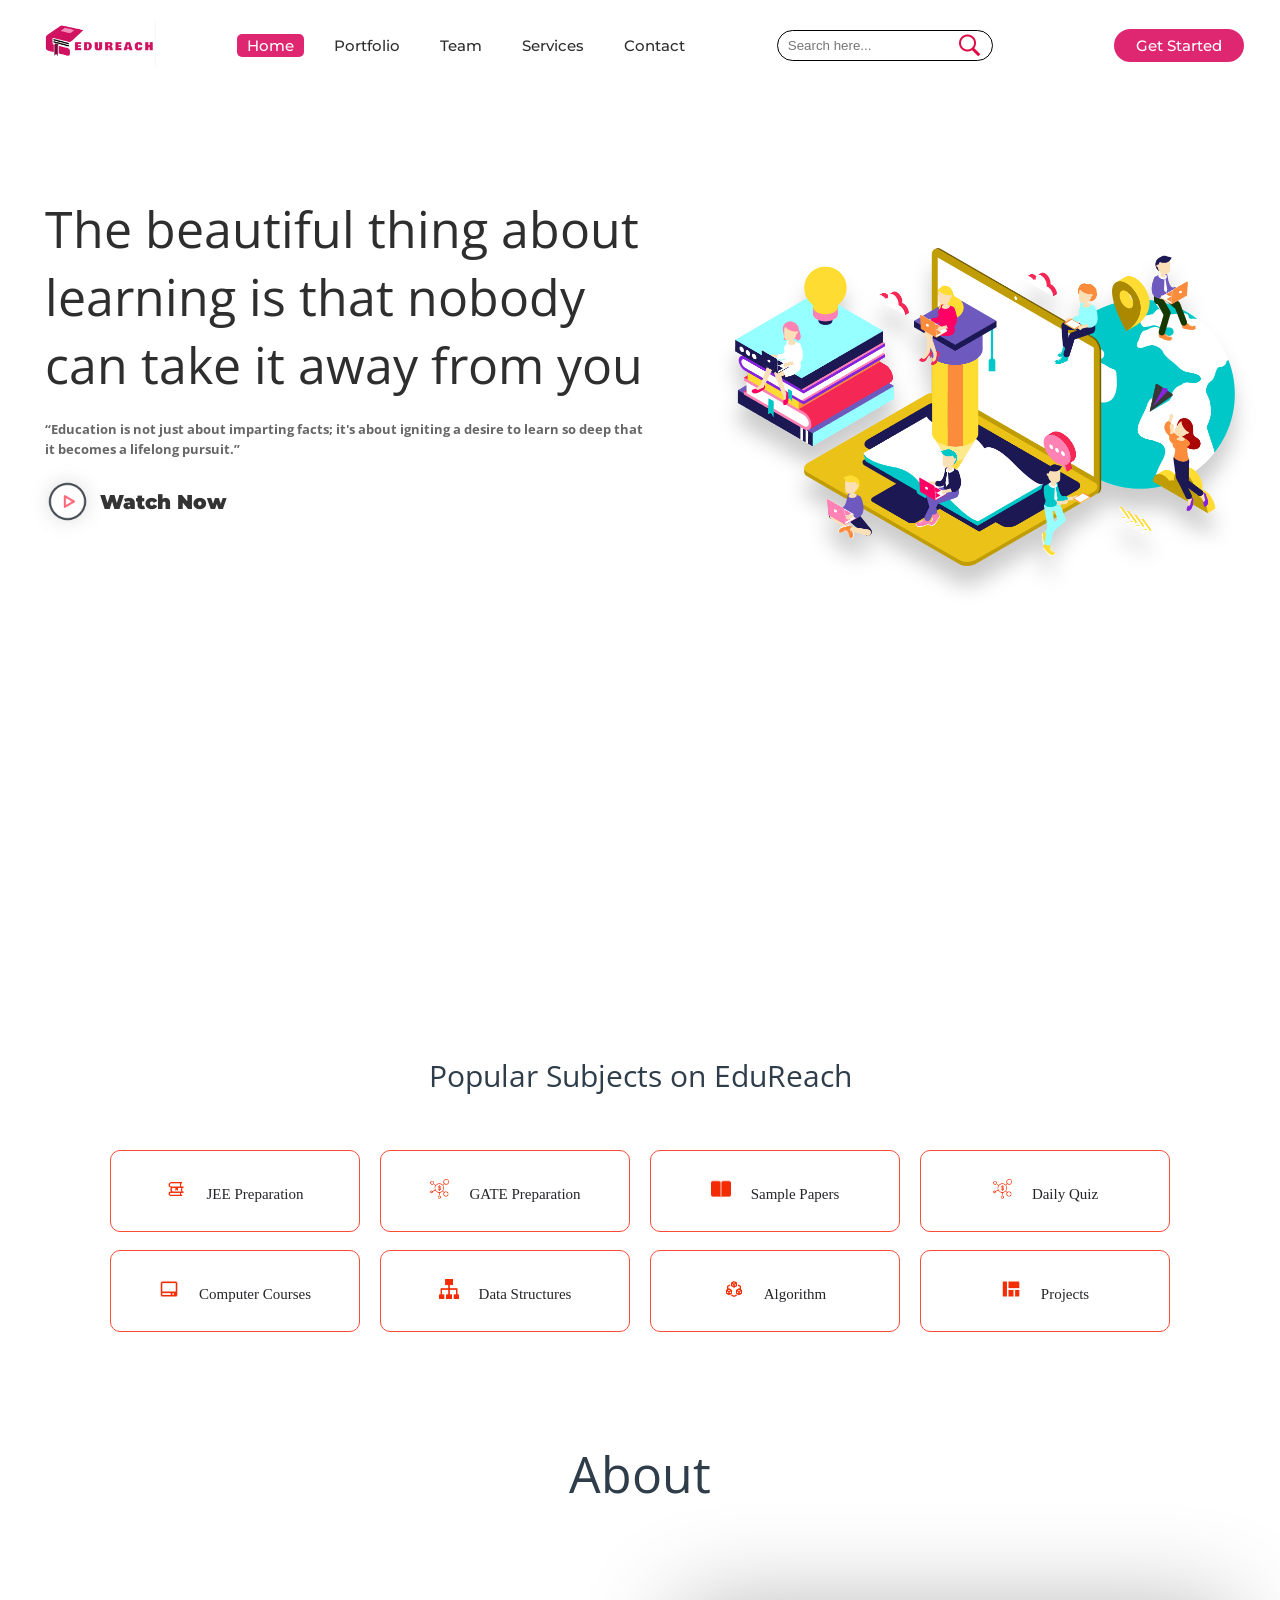
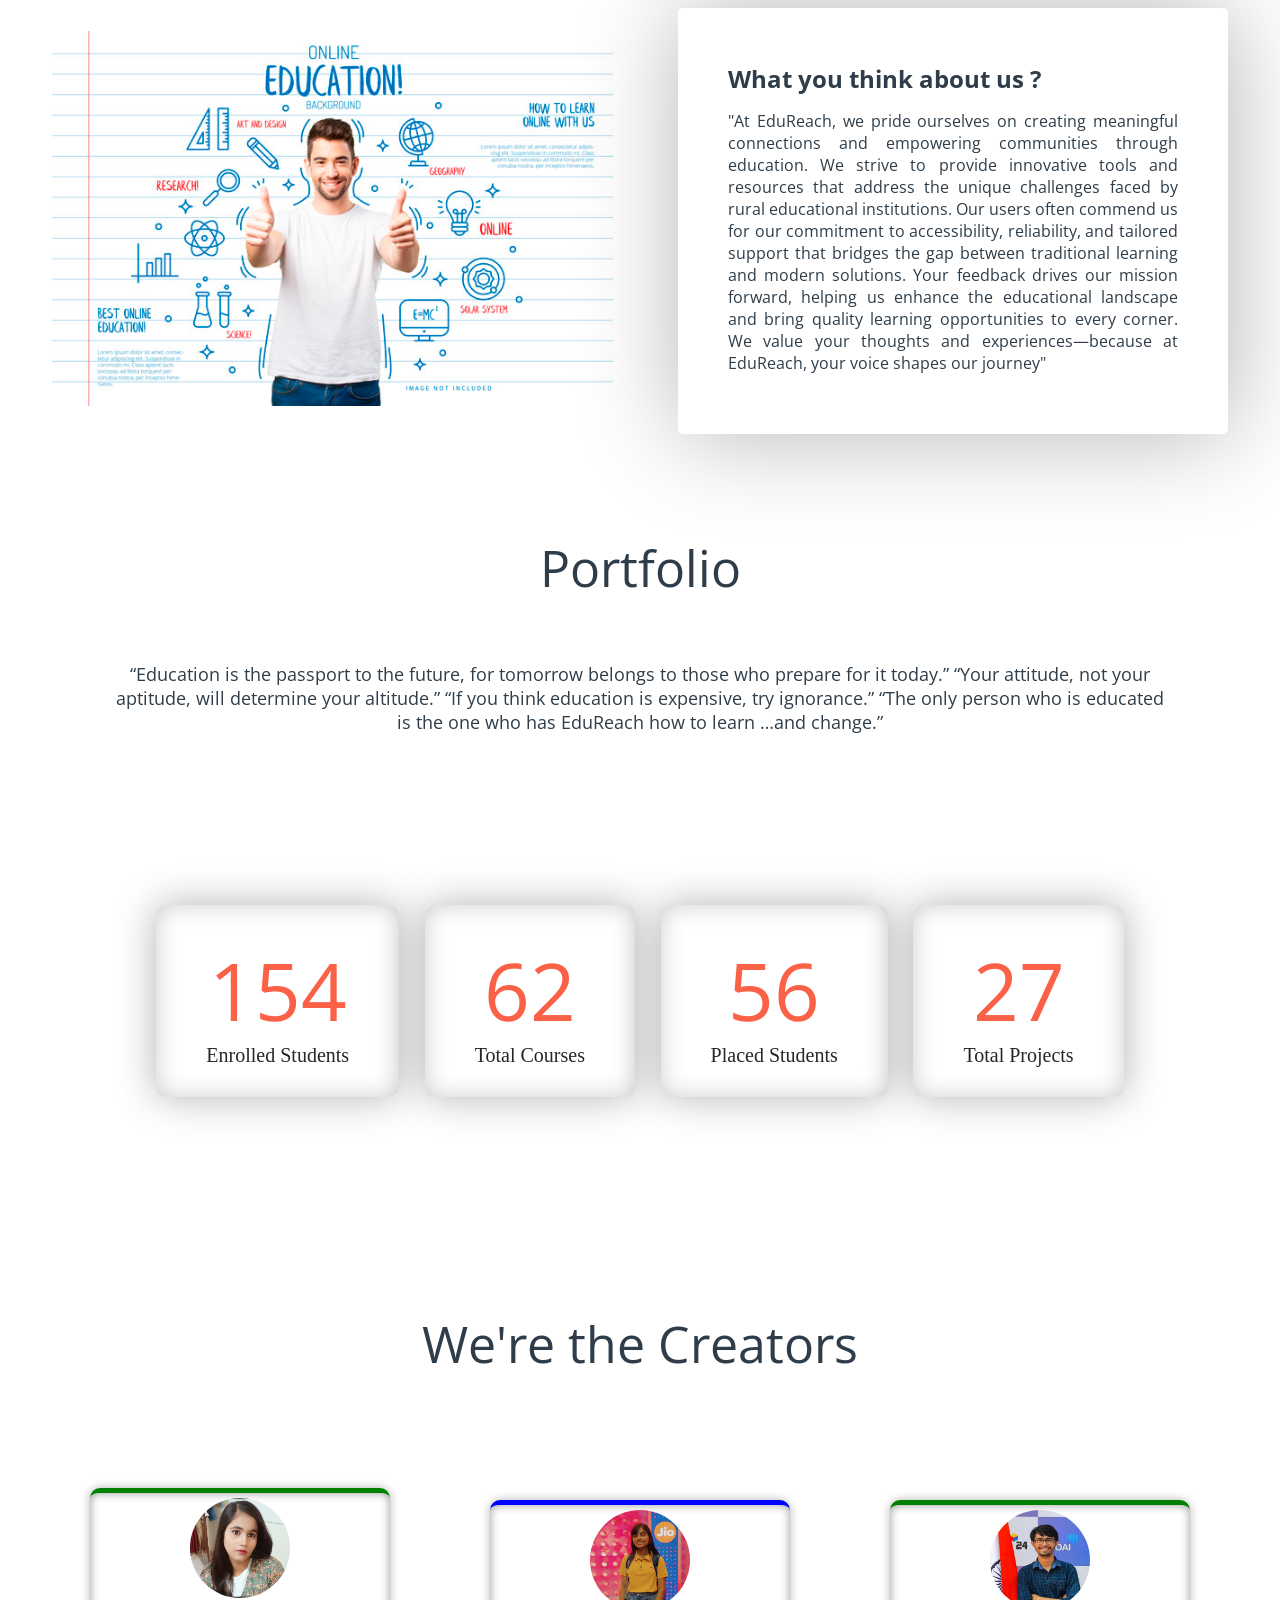
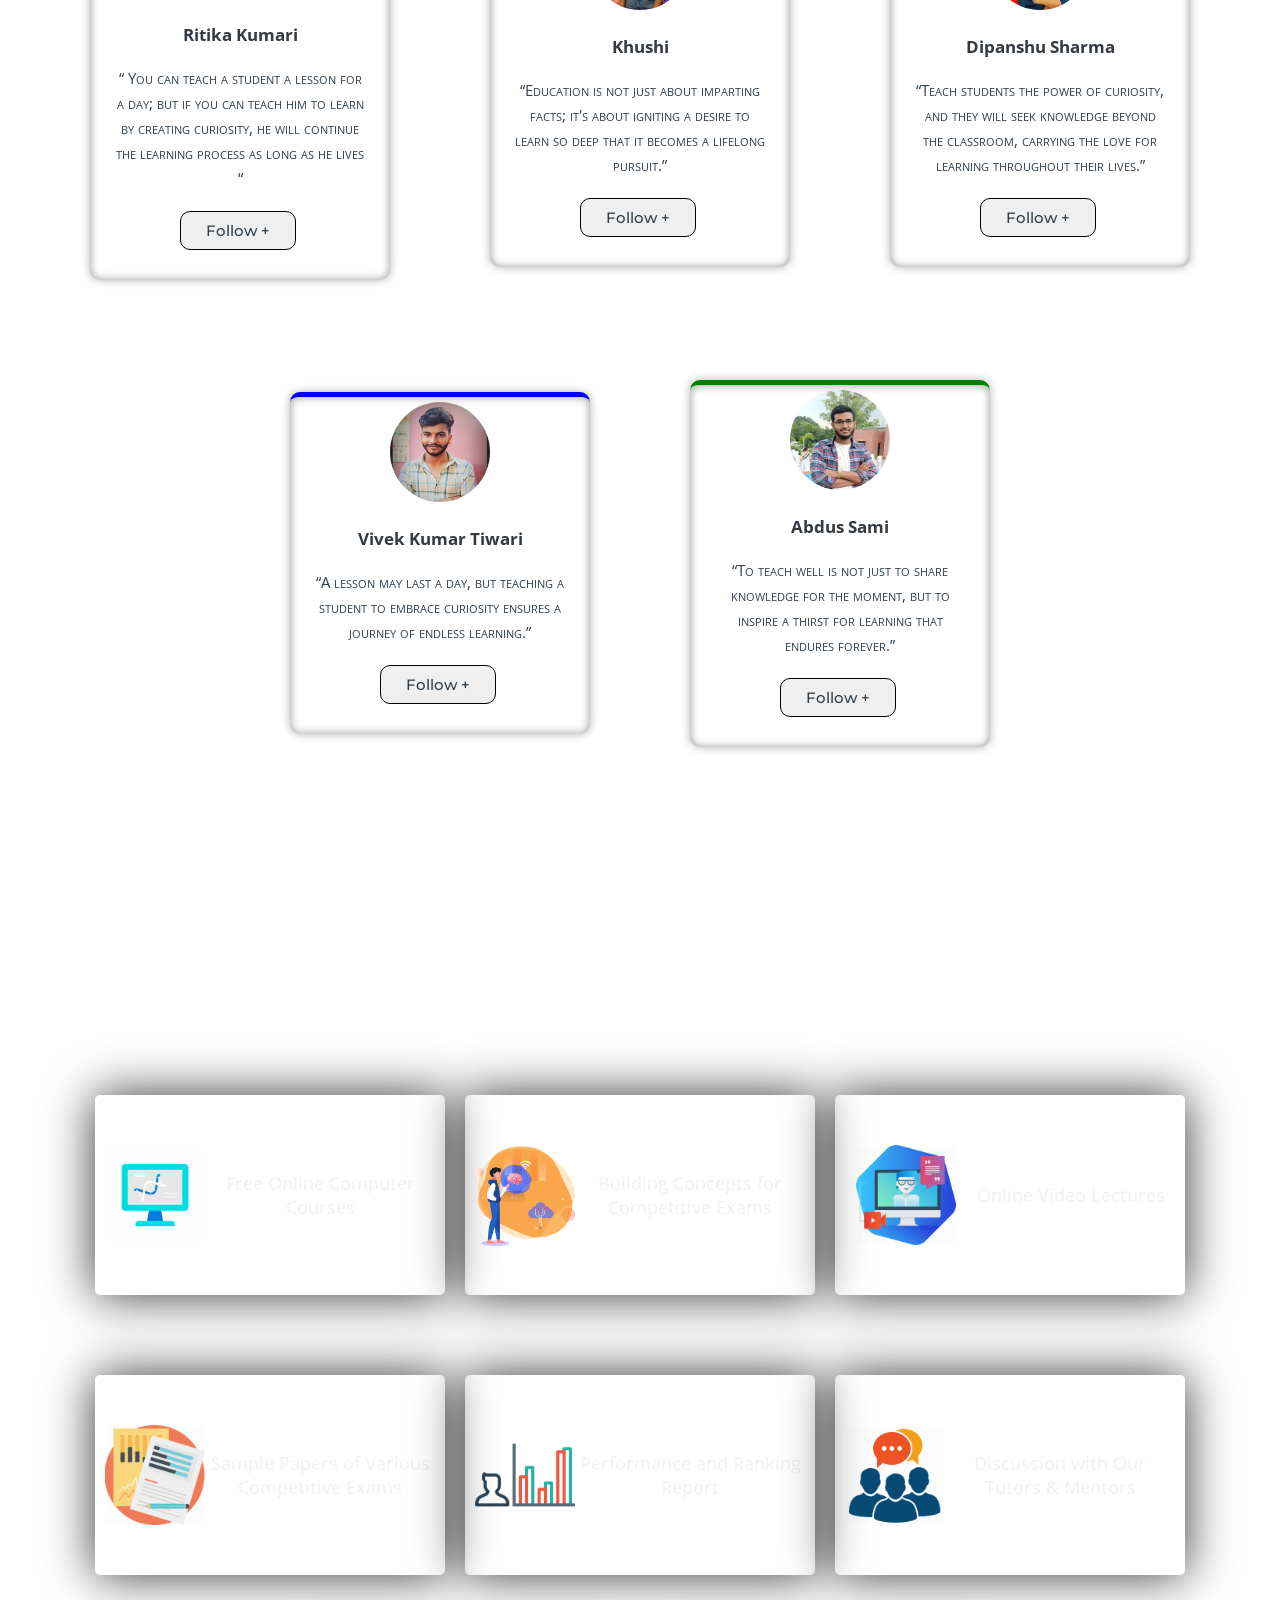
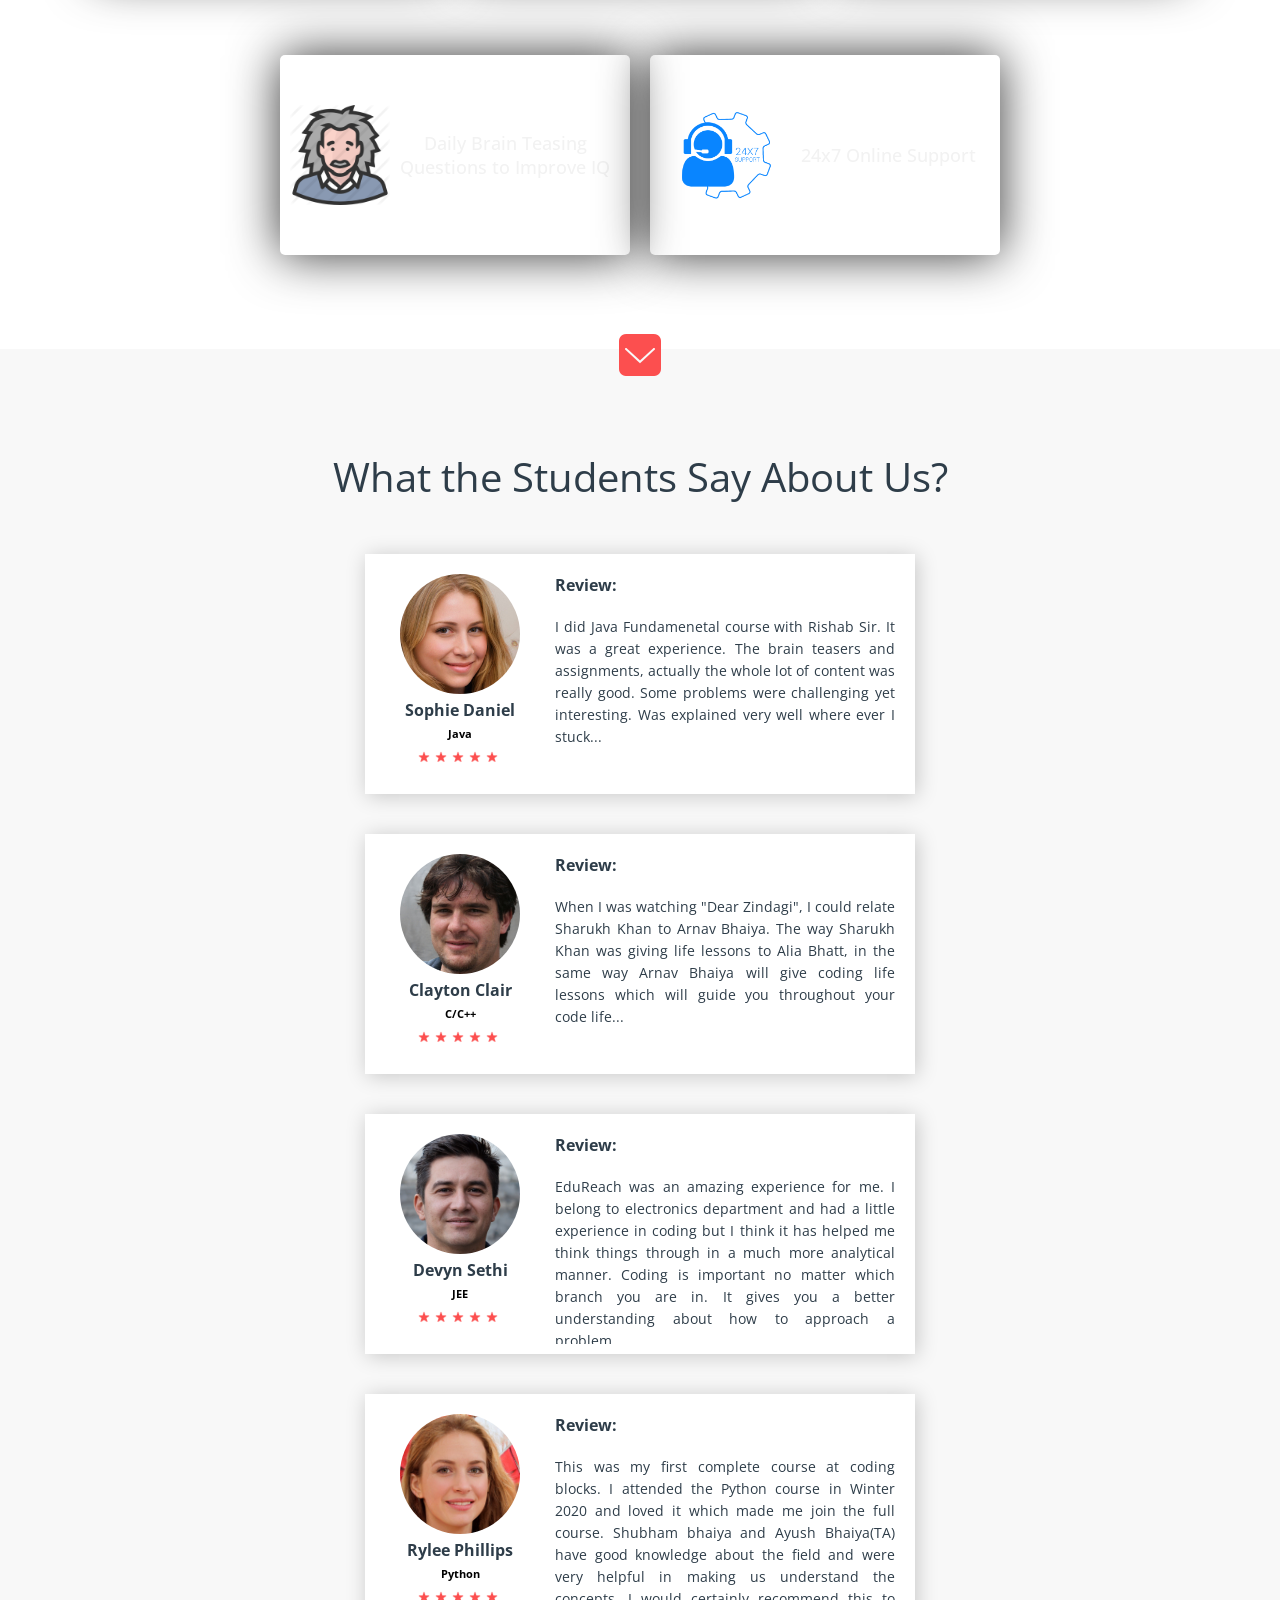
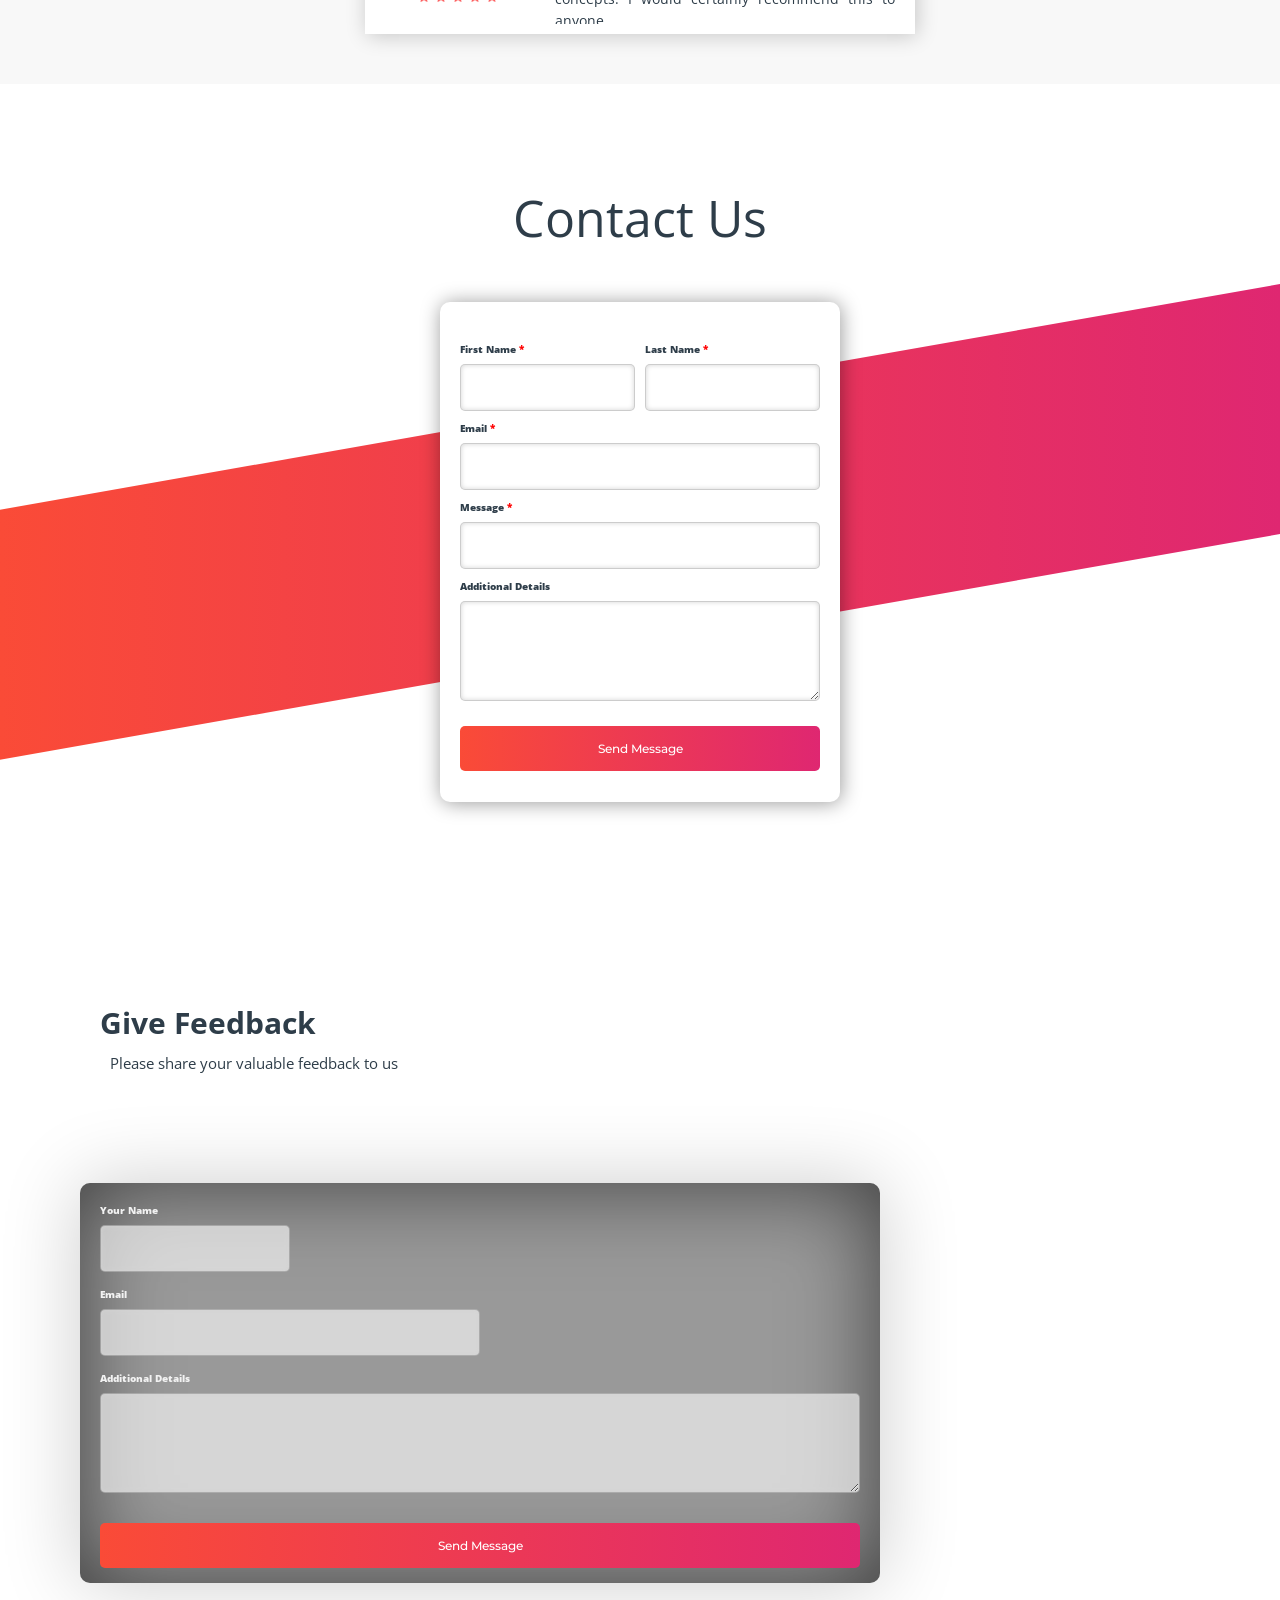
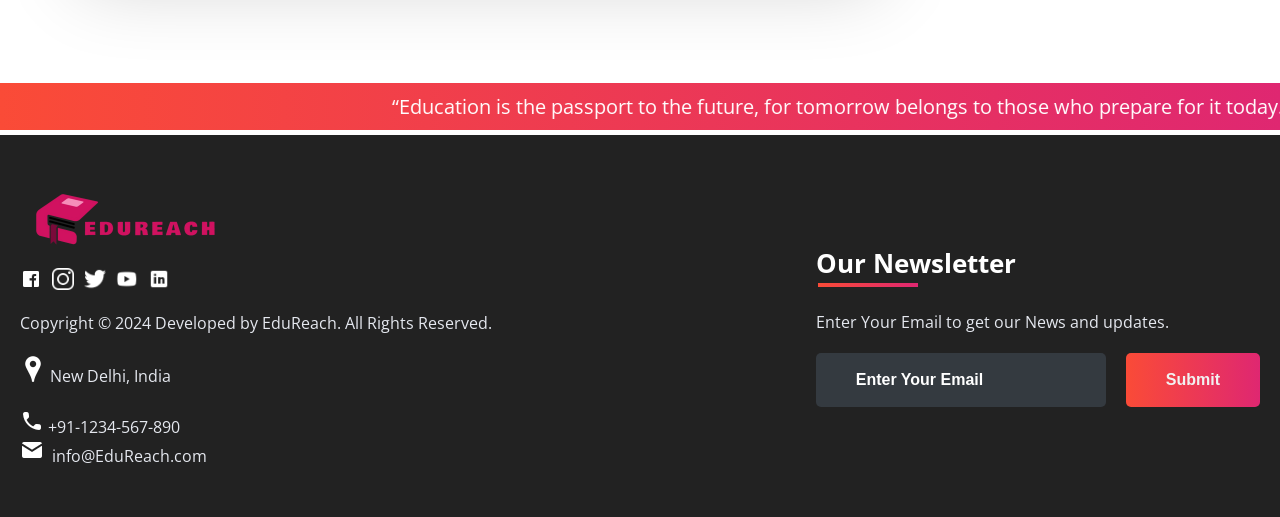
==== commit a2e27720: "renamed few files/folders" ====
--- a/Web Application/index.html
+++ b/Web Application/index.html
@@ -200,7 +200,7 @@
 				</center>
 			</div>
 			<div class="card">
-				<center><img src="images/creator/Deepanshu.png"></center>
+				<center><img src="images/creator/Dipanshu.png"></center>
 				<center>
 					<div class="card-title">Dipanshu Sharma</div>
 					<div id="detail">
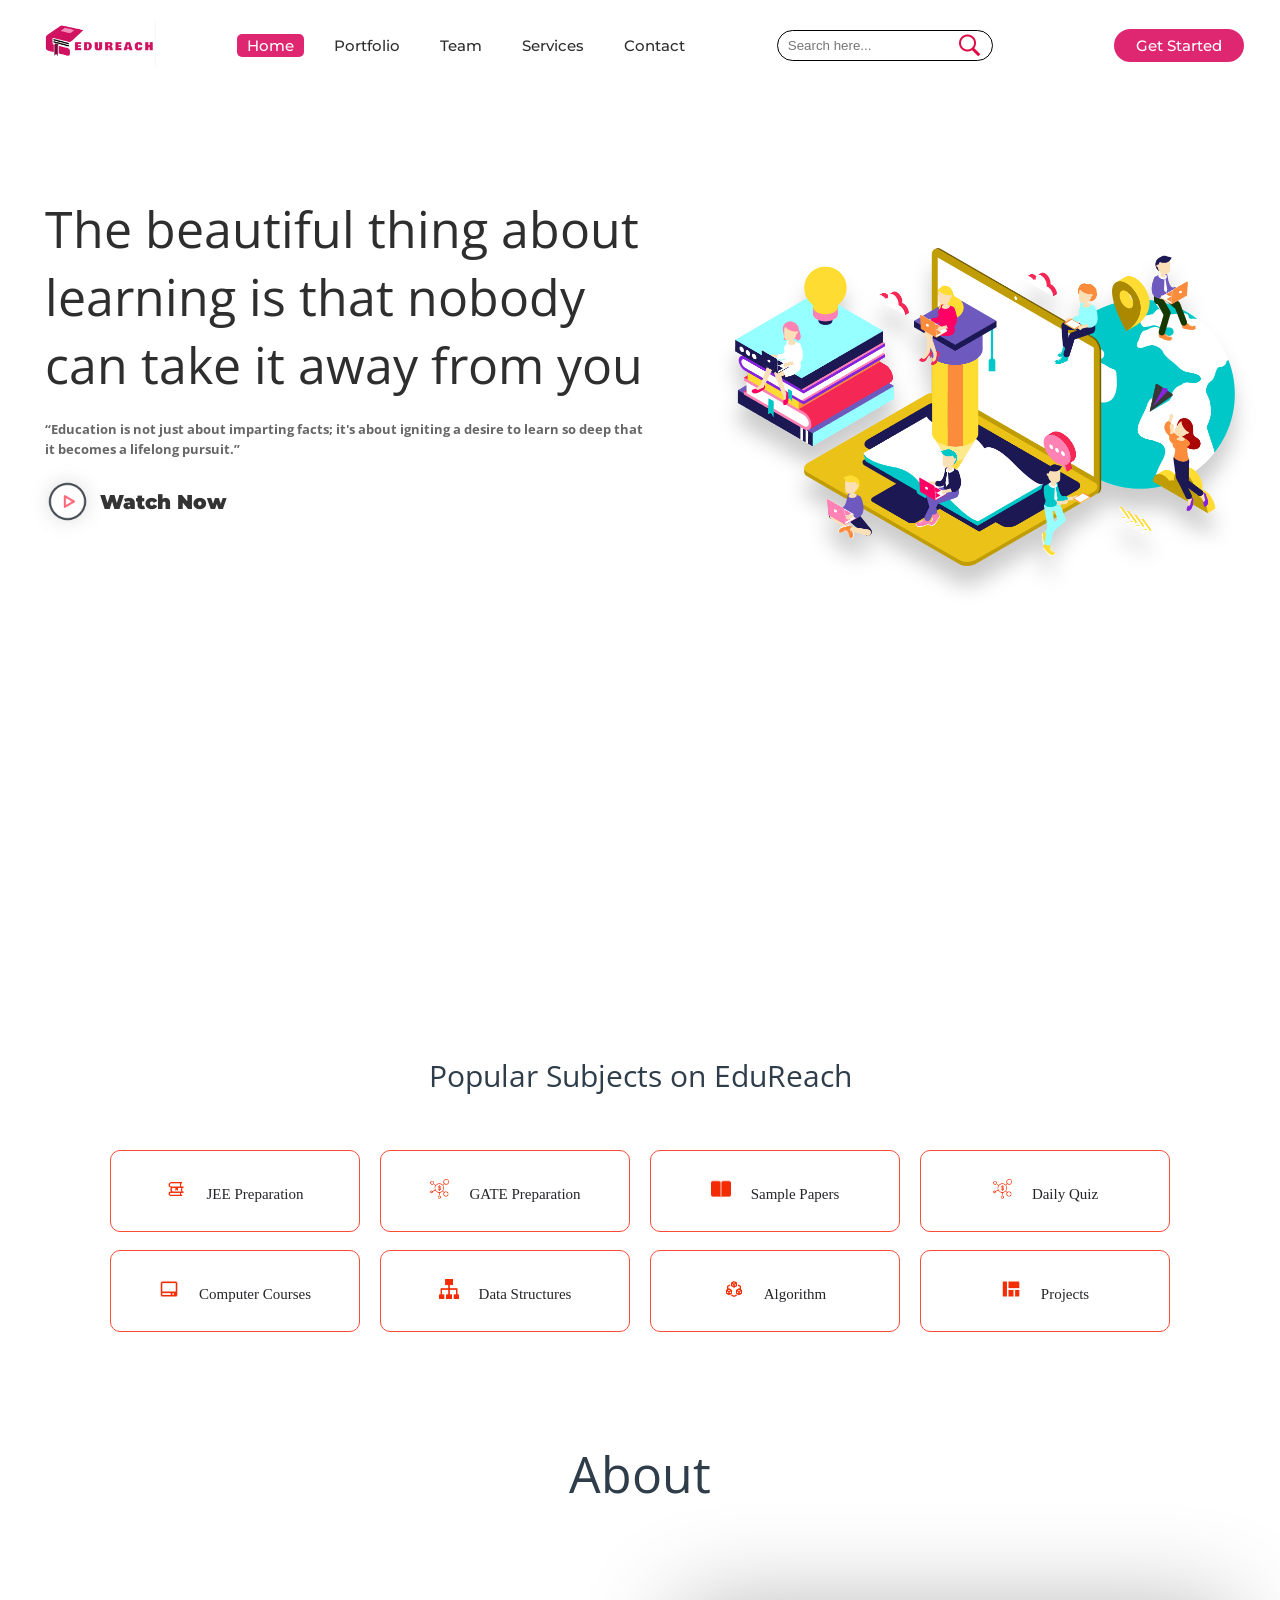
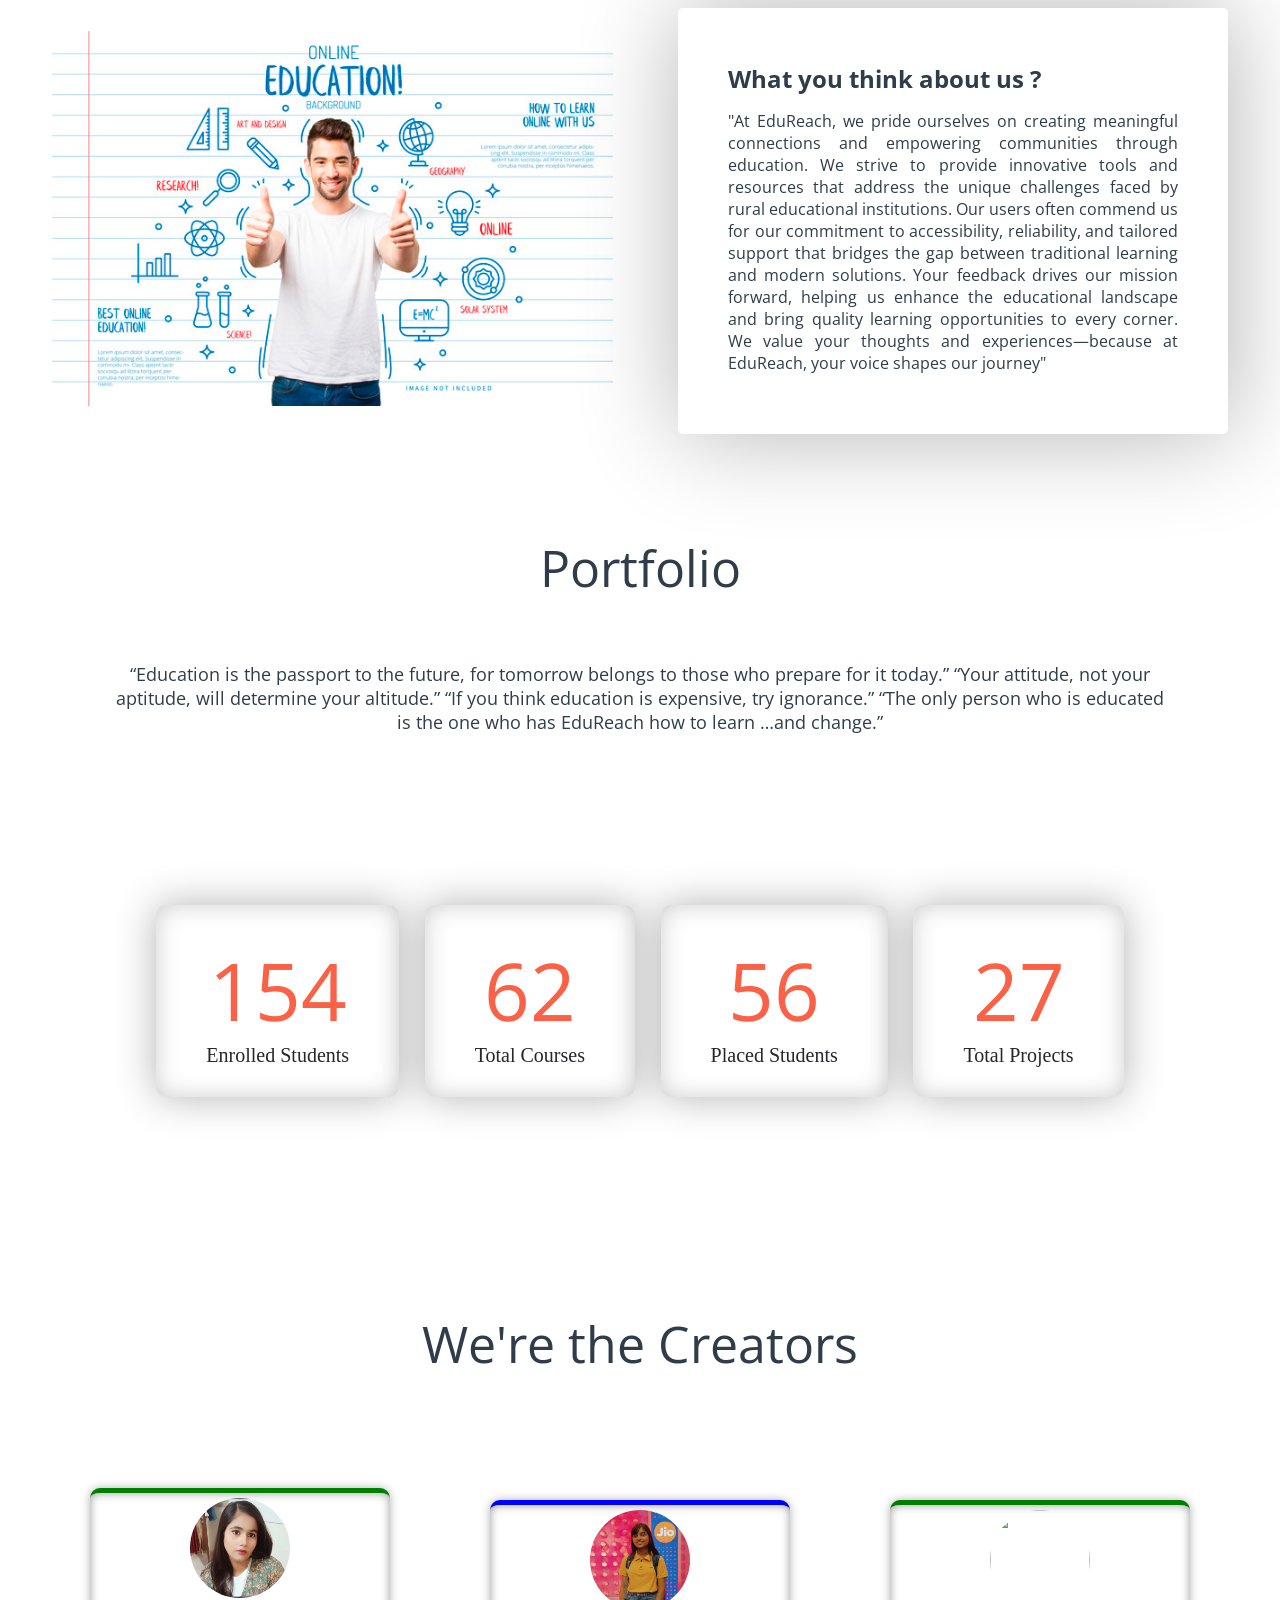
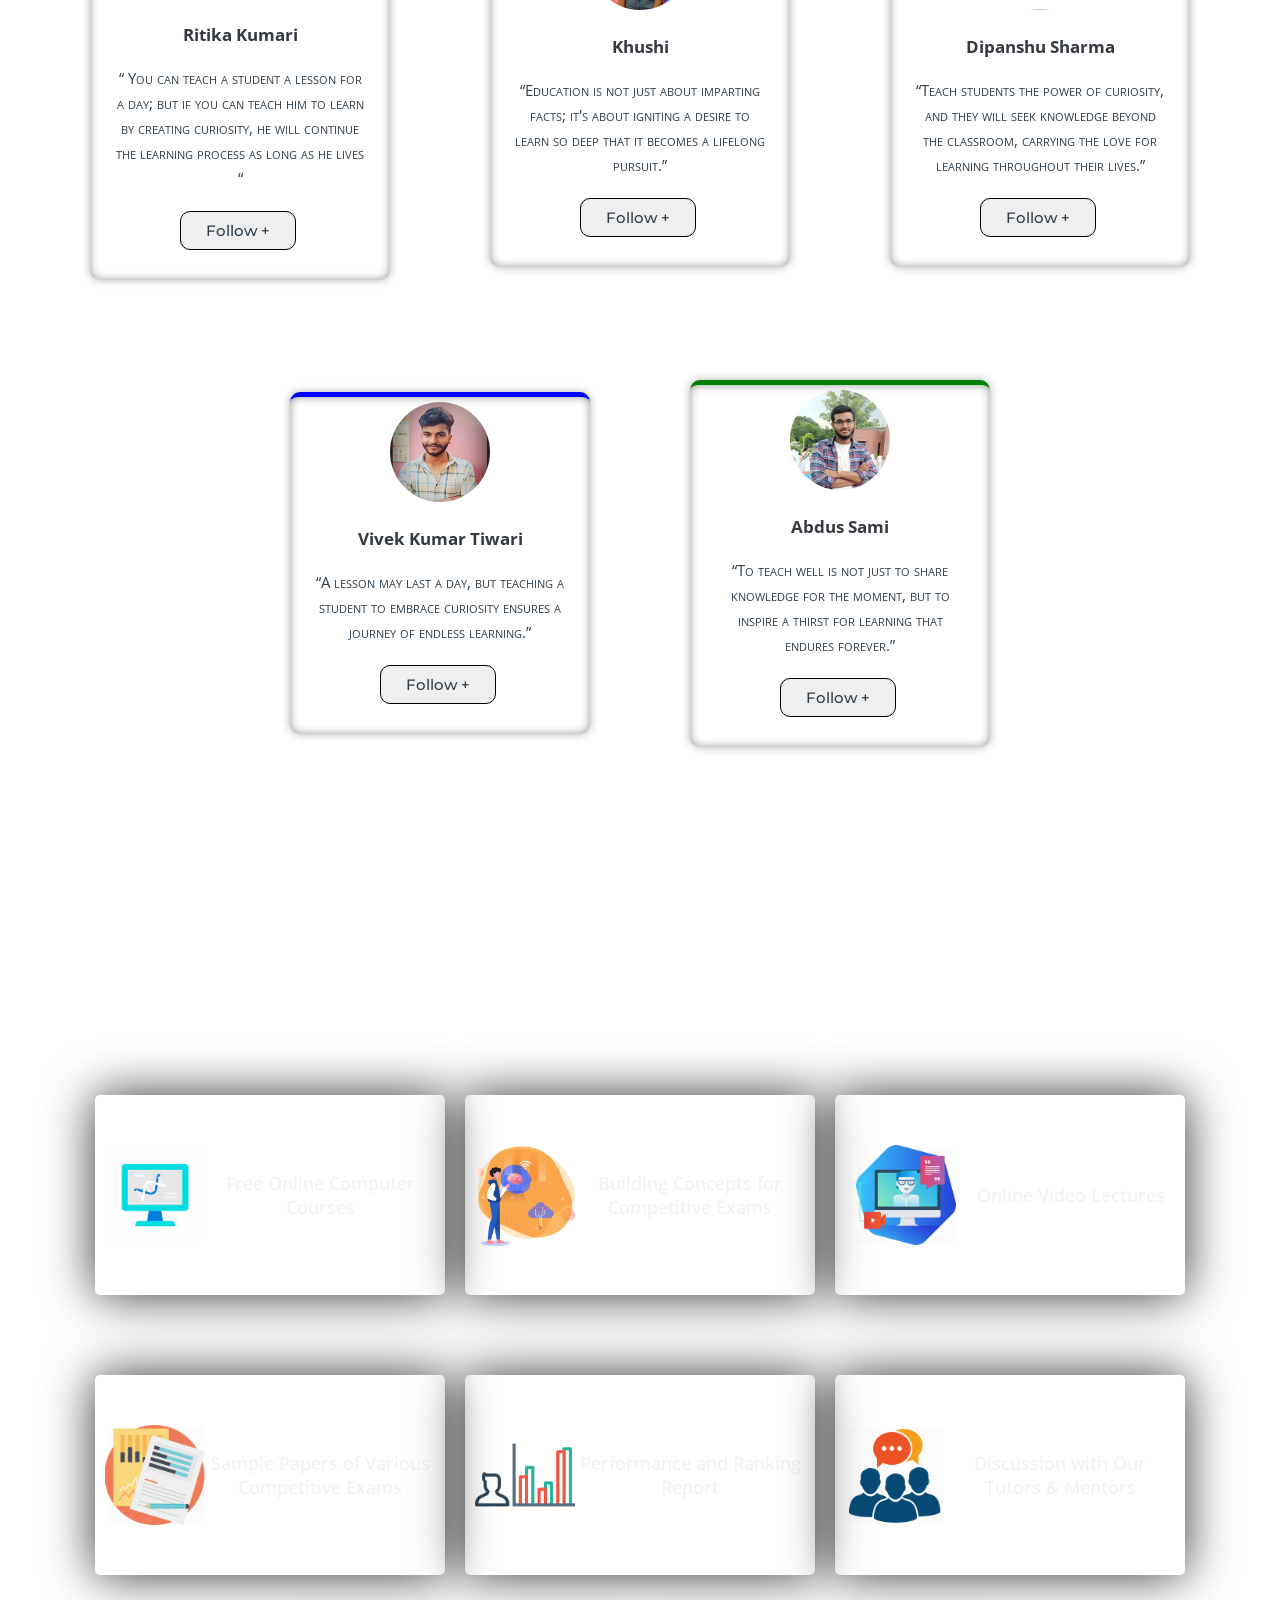
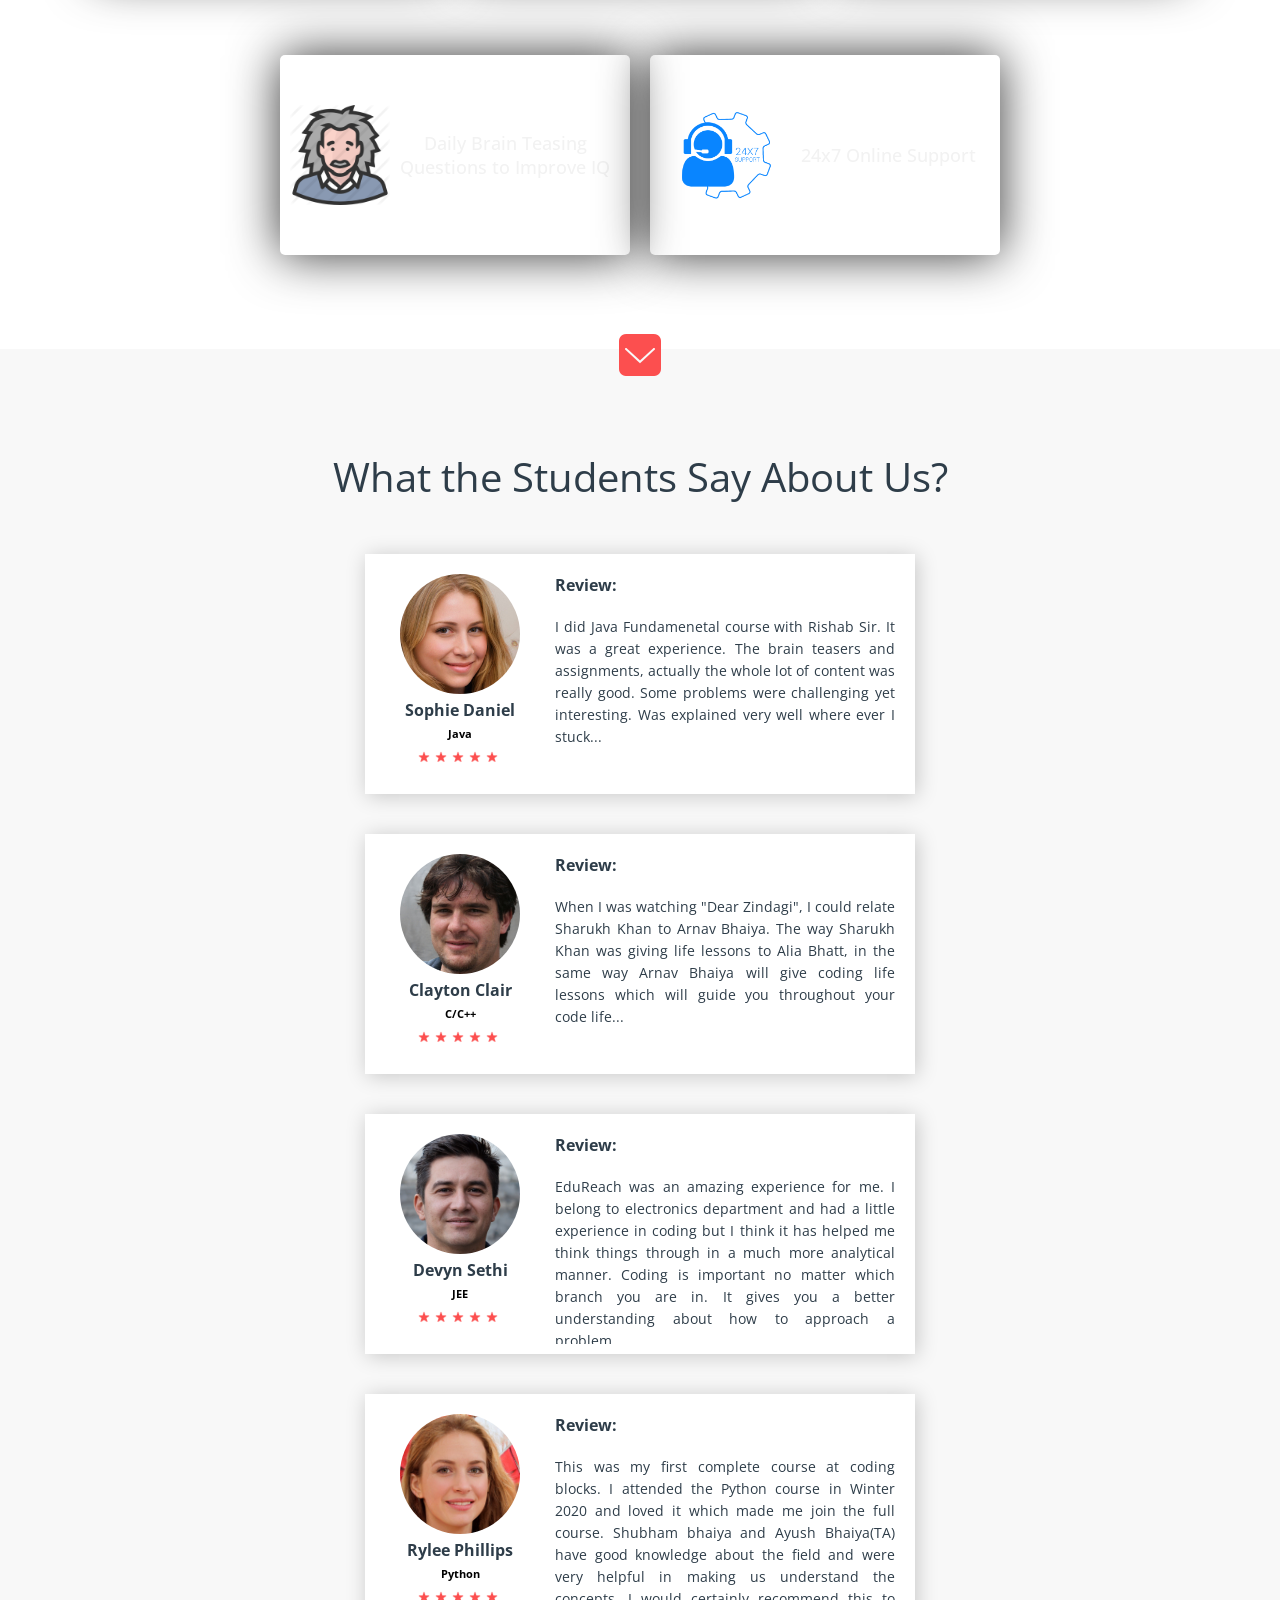
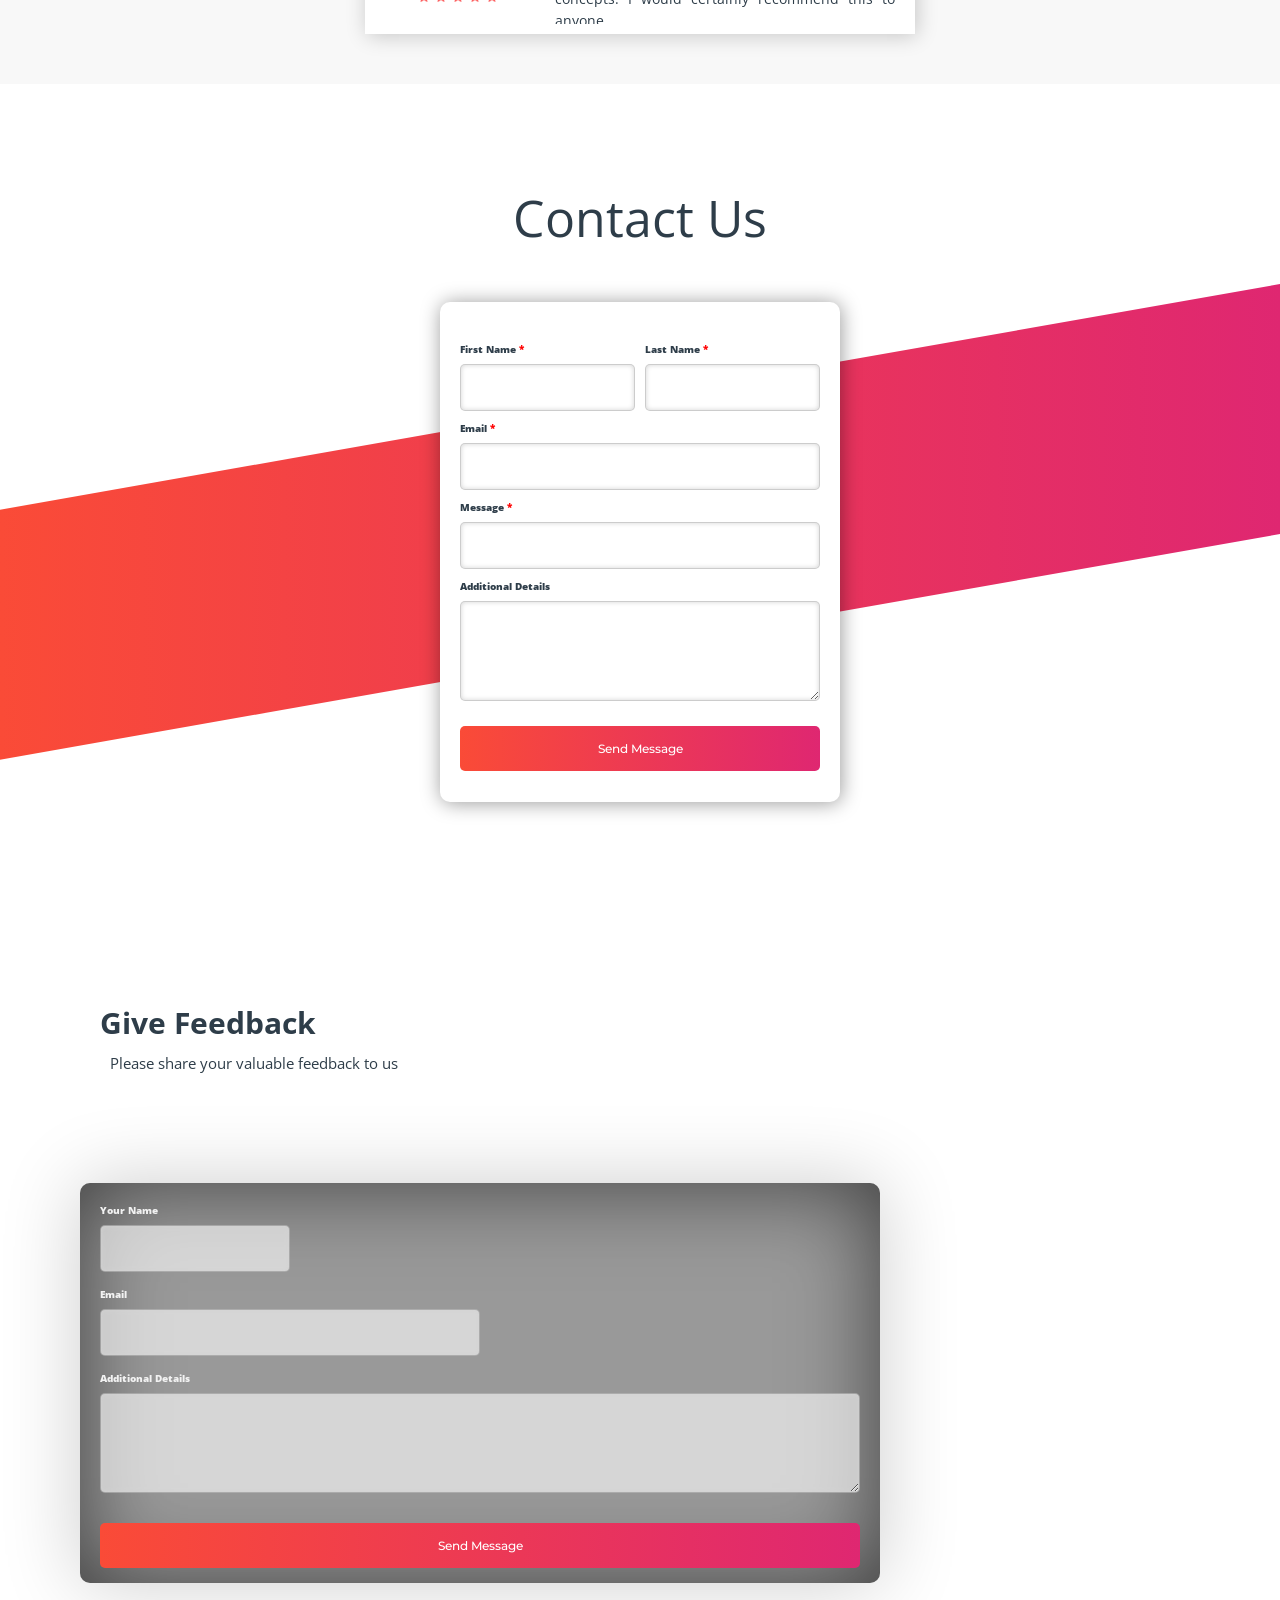
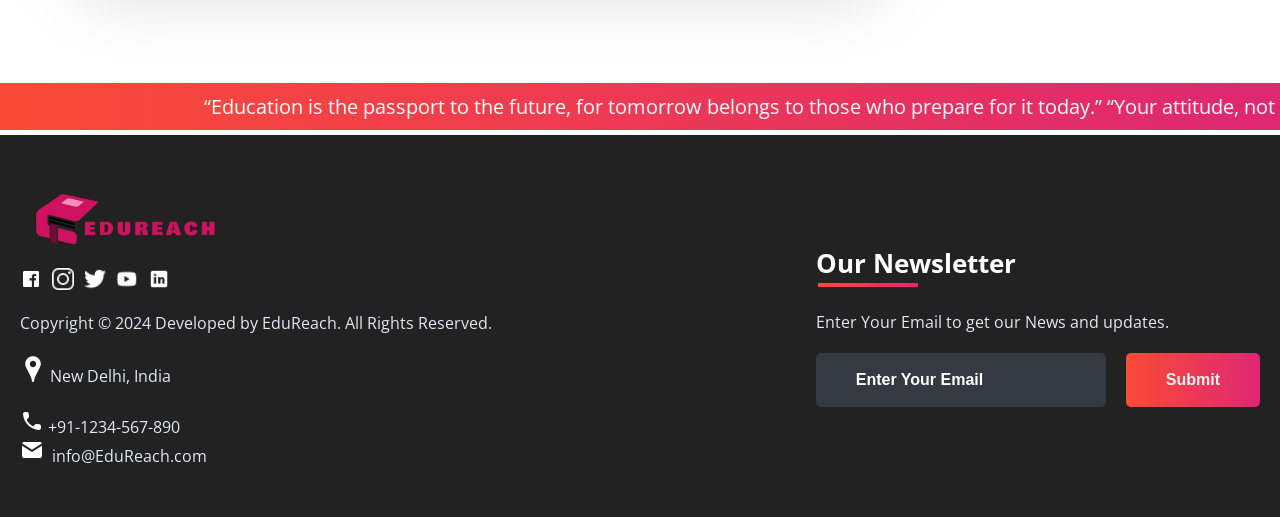
==== commit 261cd72d: "Update Responsiveness Issue on Phone" ====
--- a/Web Application/index.html
+++ b/Web Application/index.html
@@ -55,8 +55,9 @@
 		<div class="side-menu" id="side-menu">
 			<div class="close" onclick="sideMenu(1)"><img src="images/icon/close.png" alt=""></div>
 			<div class="user">
-				<img src="images/creator/Ritika.jpeg" alt="Username">
-				<p>Ritikak9419</p>
+				<img src="images/icon/logo.png" alt="Username">
+				<p><a href="login.html">EduReach</a></p><br>
+			
 			</div>
 			<ul>
 				<li><a href="#about_section">About</a></li>
@@ -479,4 +480,4 @@
 
 </body>
 
-</html>+</html>
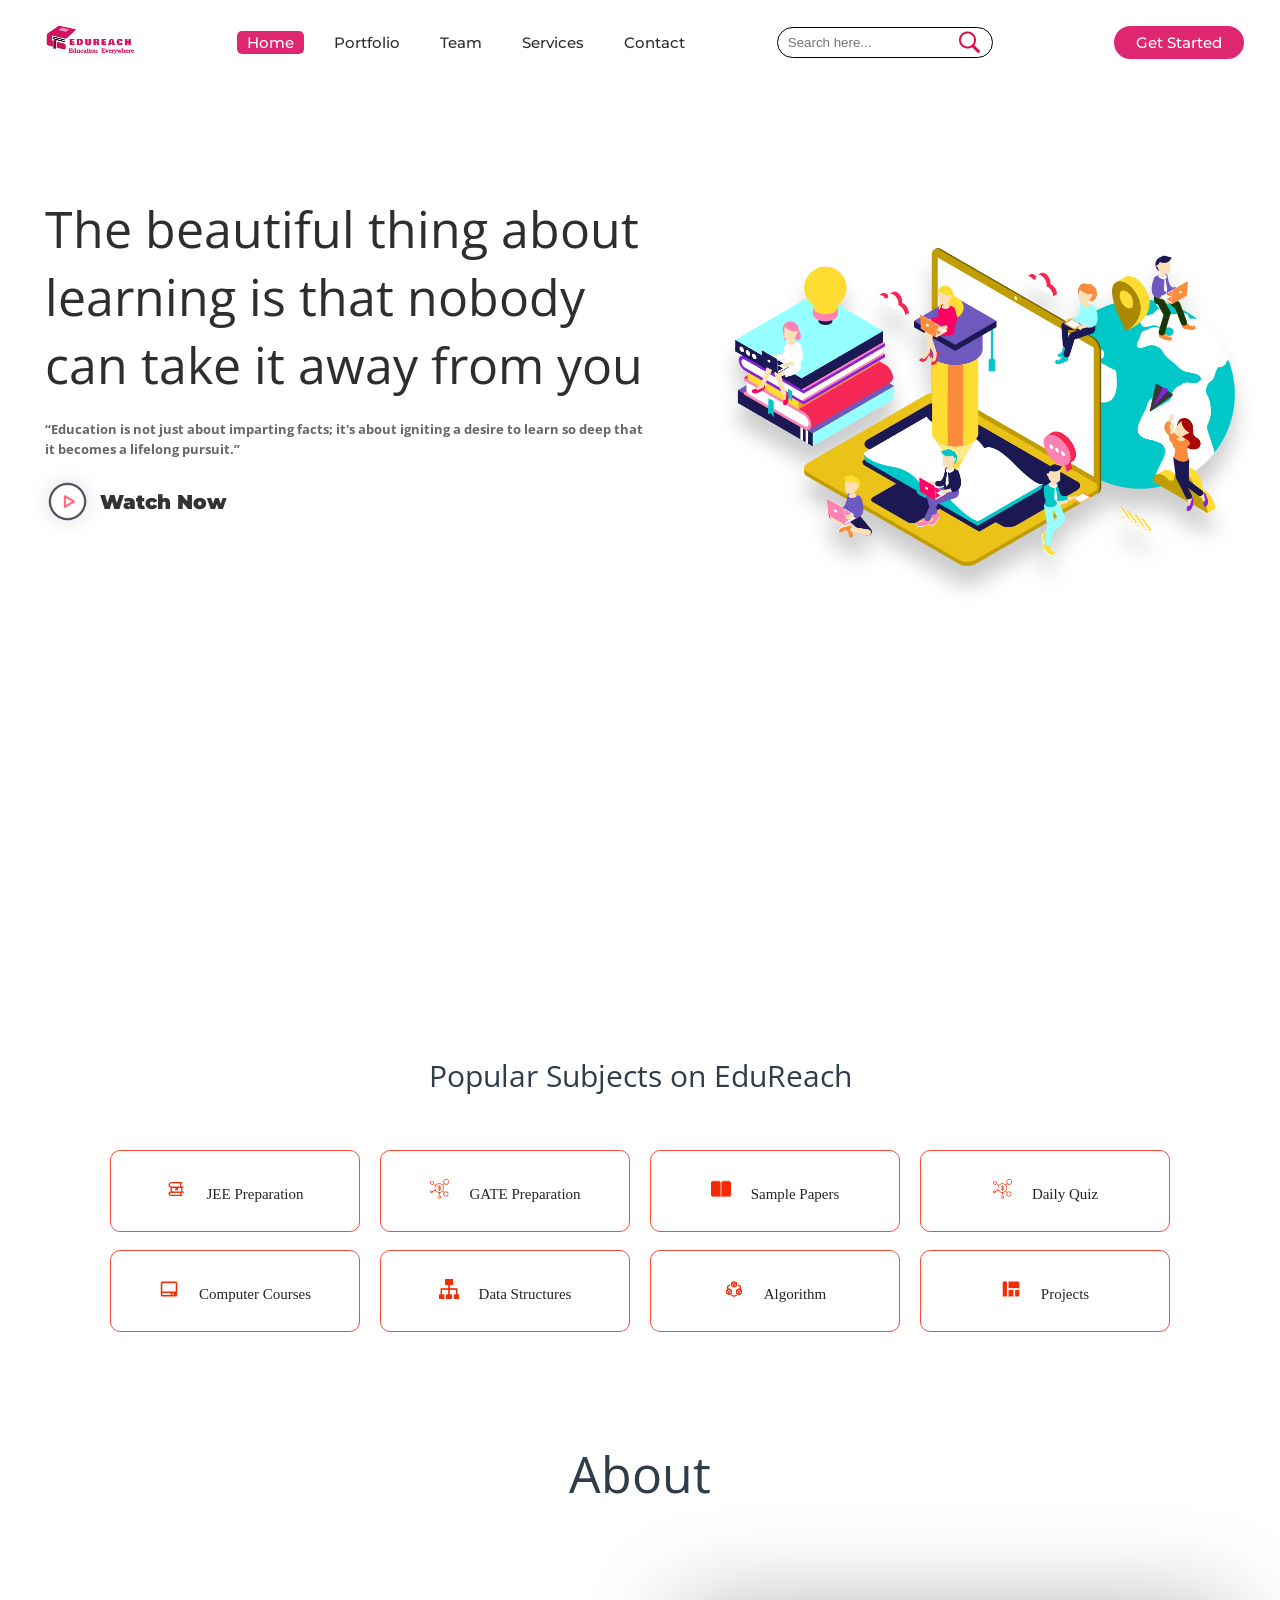
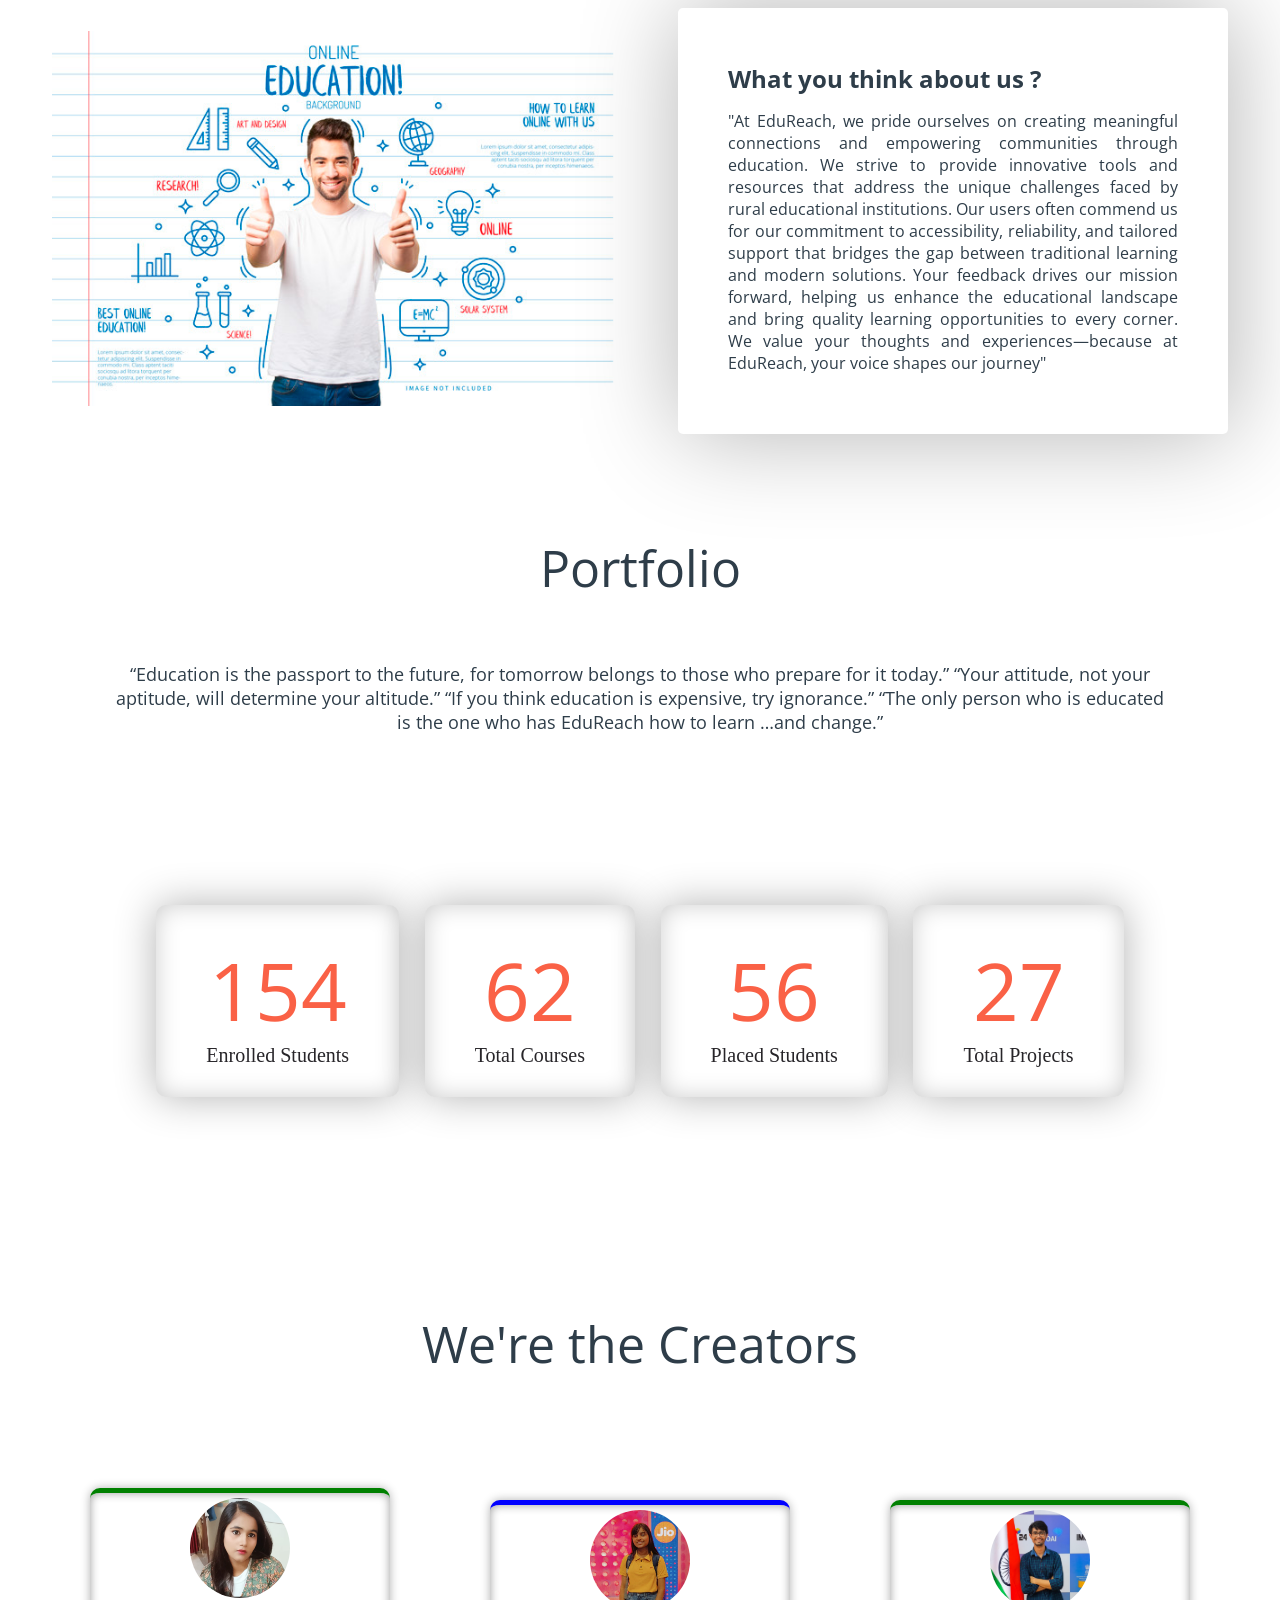
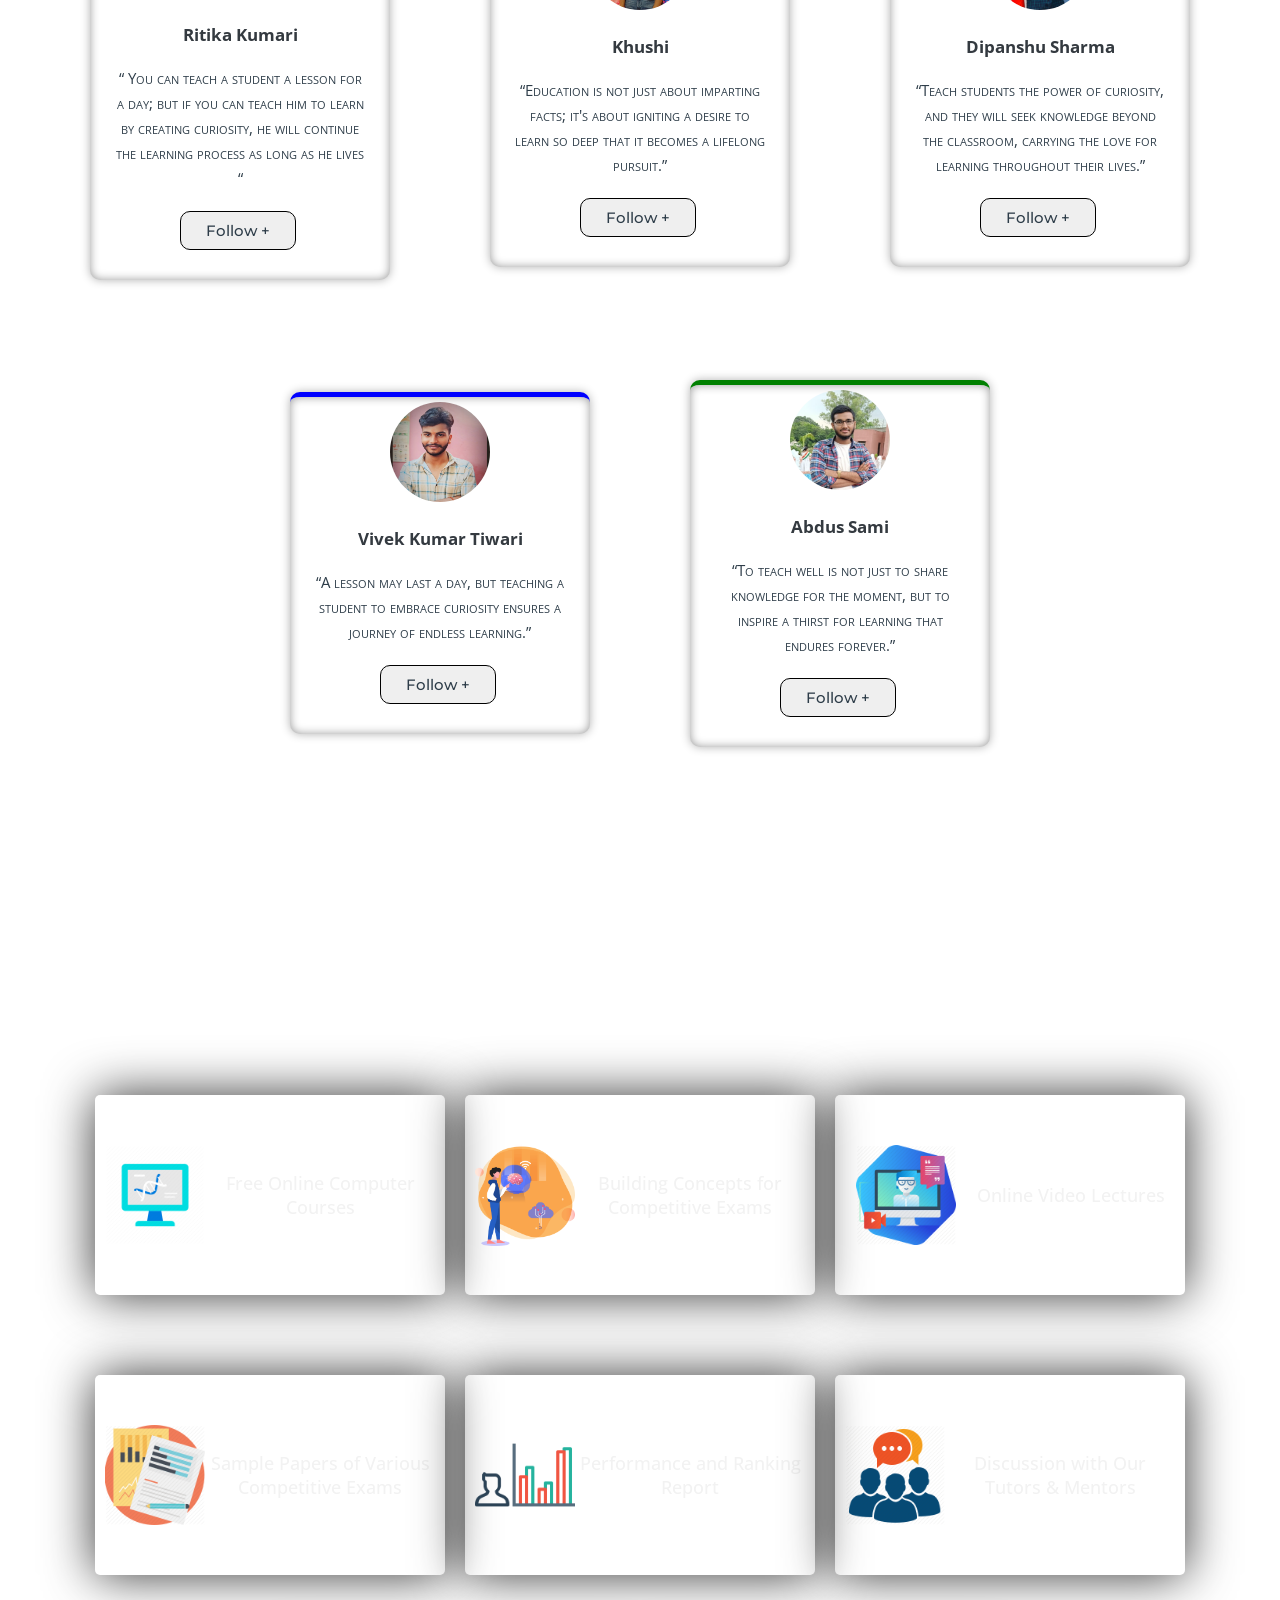
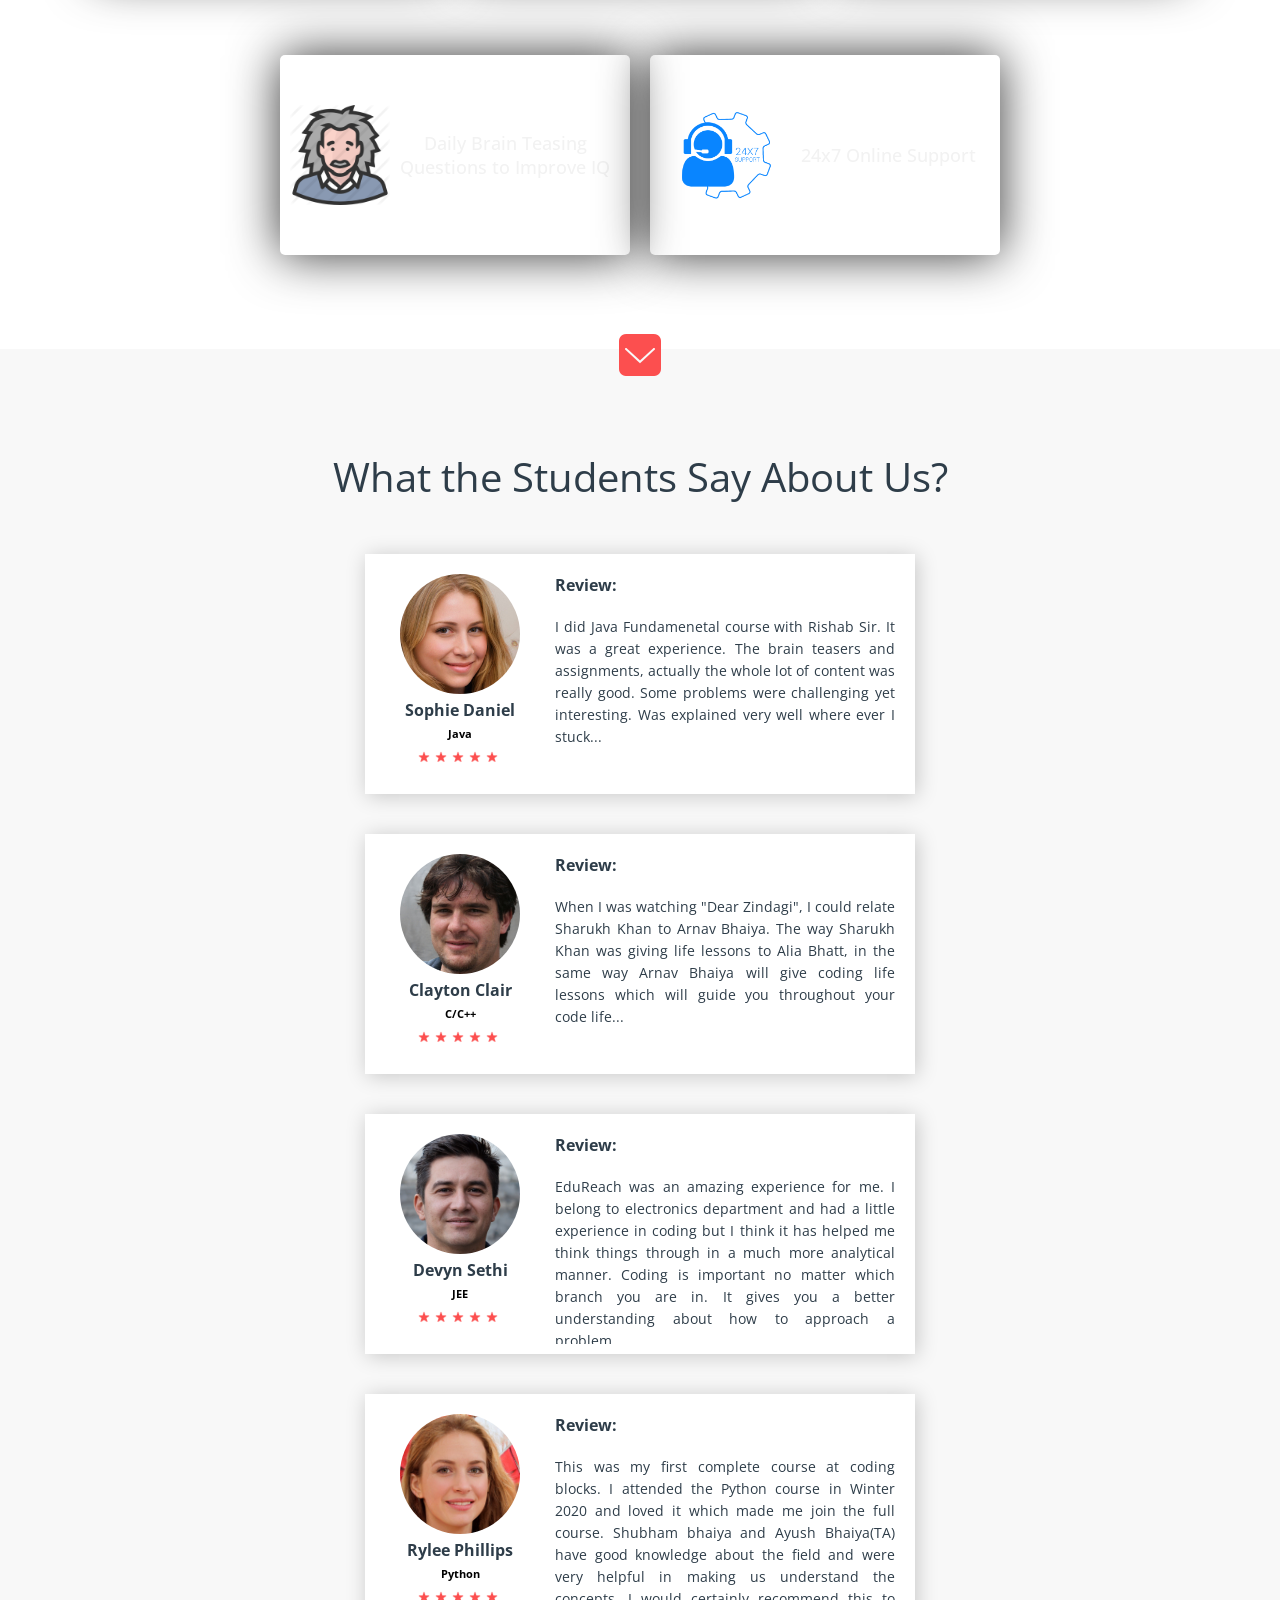
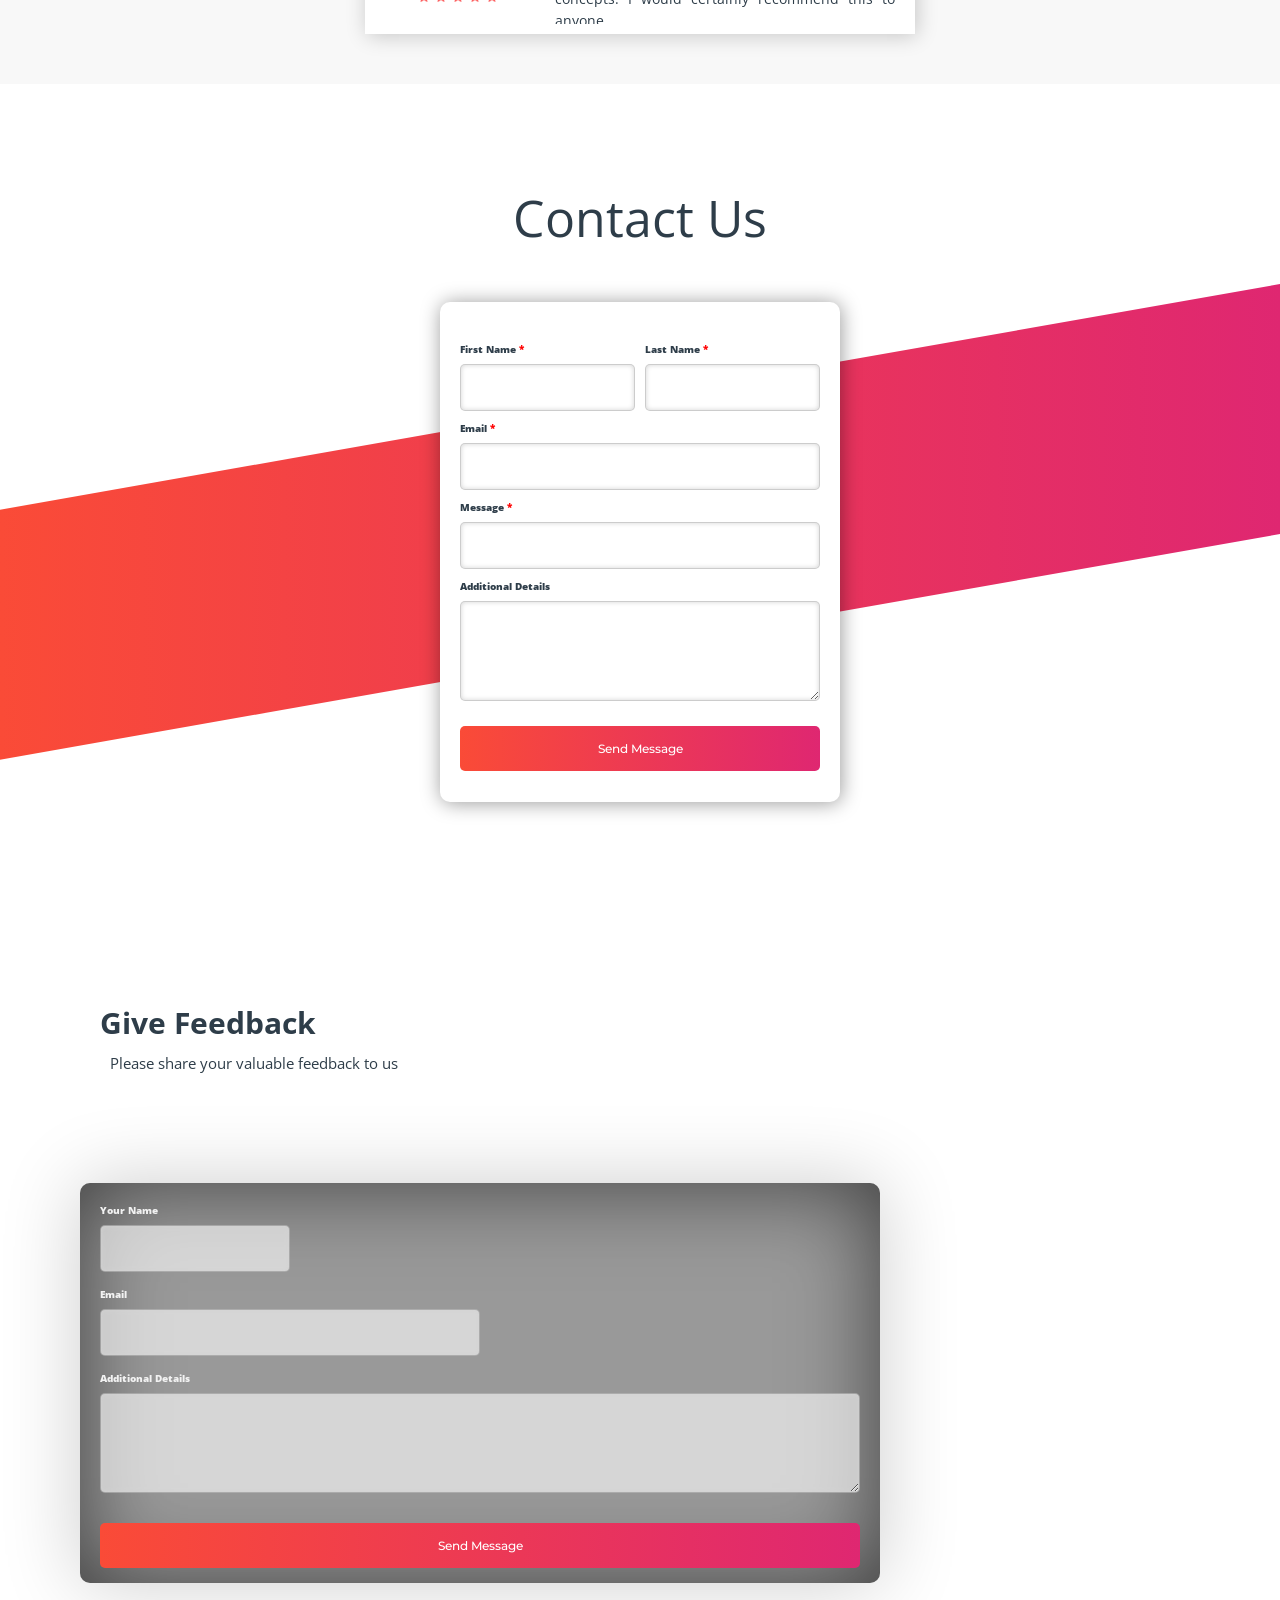
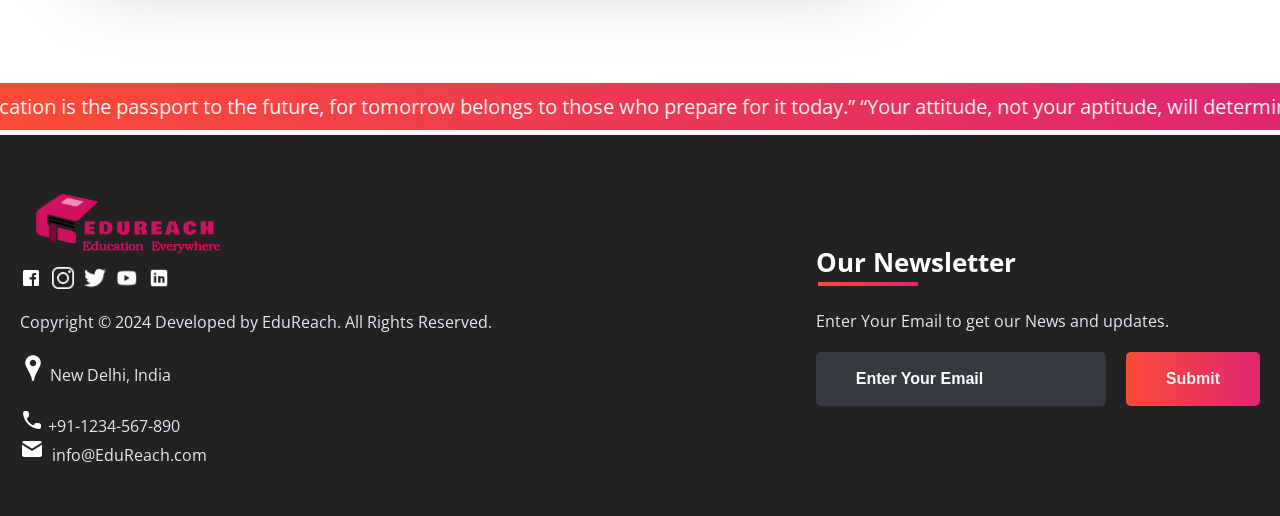
==== commit 252e5327: "fixed photo issue" ====
--- a/Web Application/index.html
+++ b/Web Application/index.html
@@ -201,7 +201,7 @@
 				</center>
 			</div>
 			<div class="card">
-				<center><img src="images/creator/Dipanshu.png"></center>
+				<center><img src="images/creator/Dipanshu.jpg"></center>
 				<center>
 					<div class="card-title">Dipanshu Sharma</div>
 					<div id="detail">
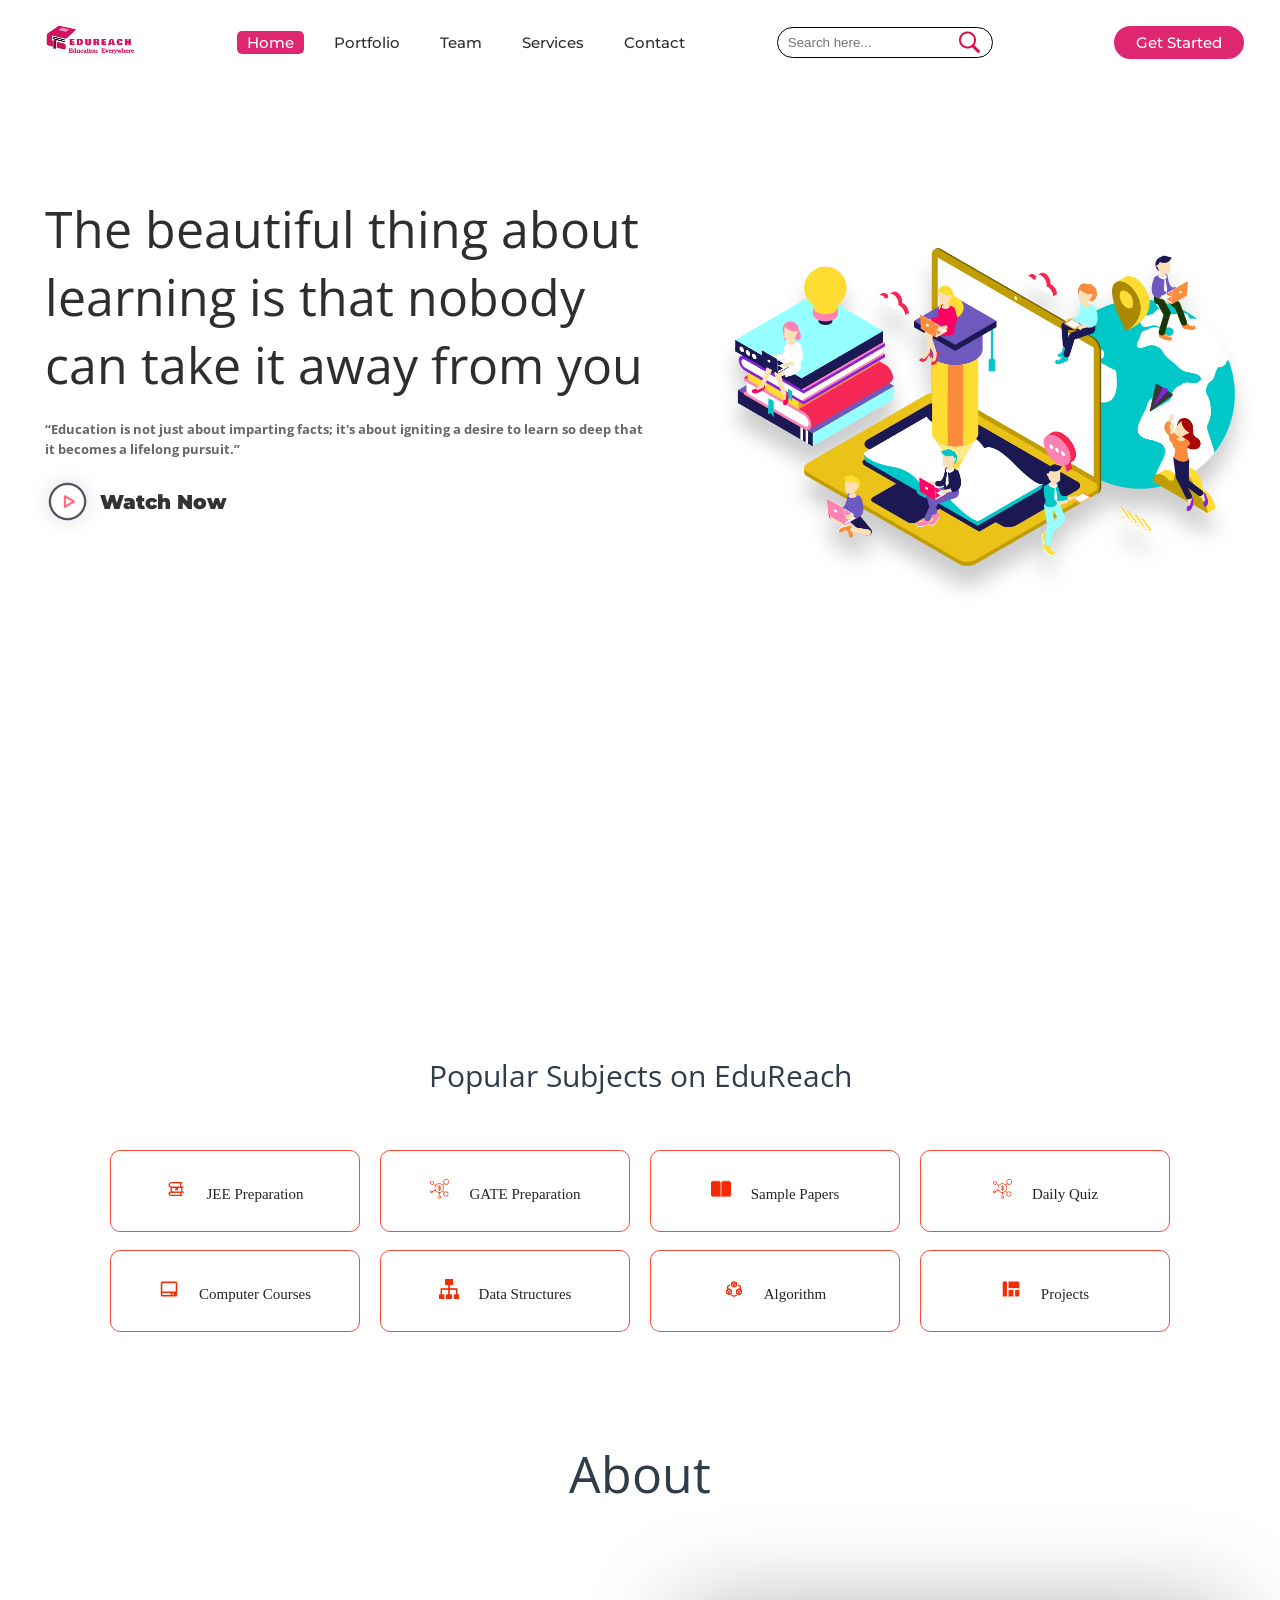
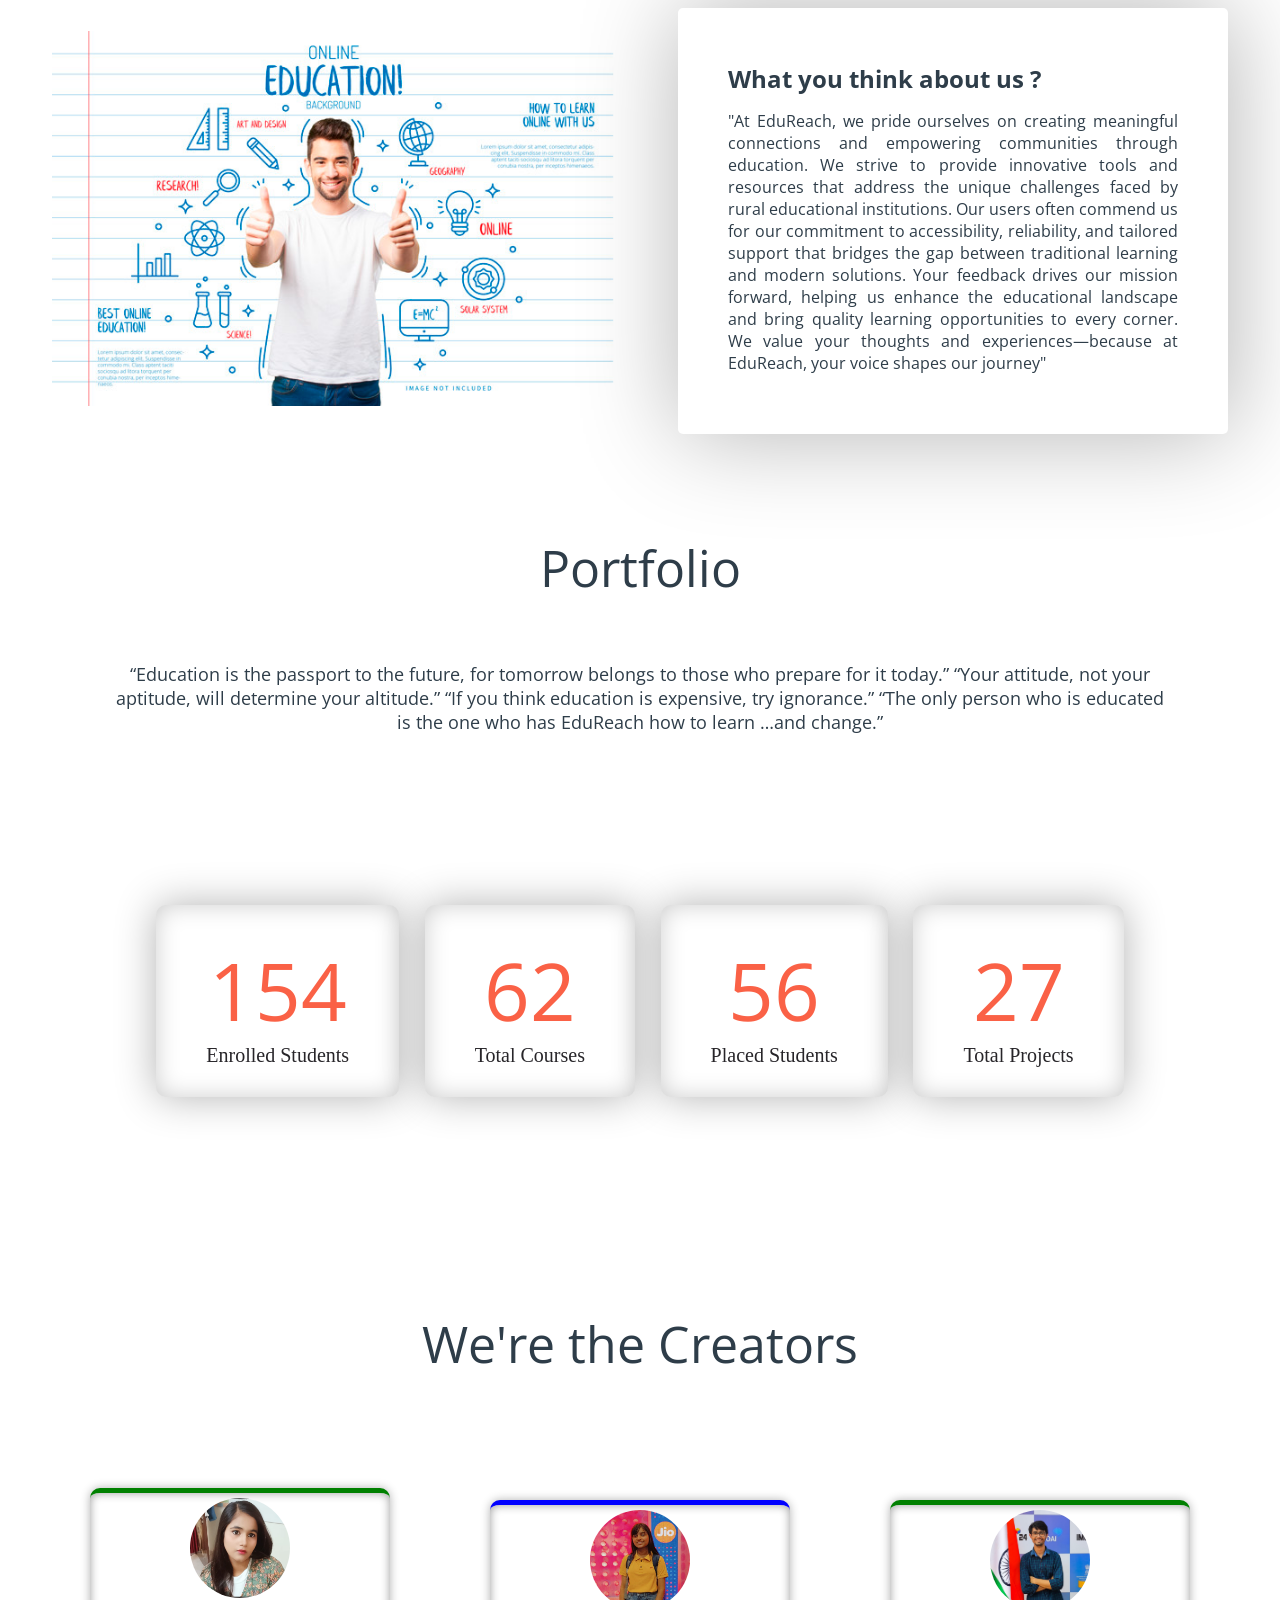
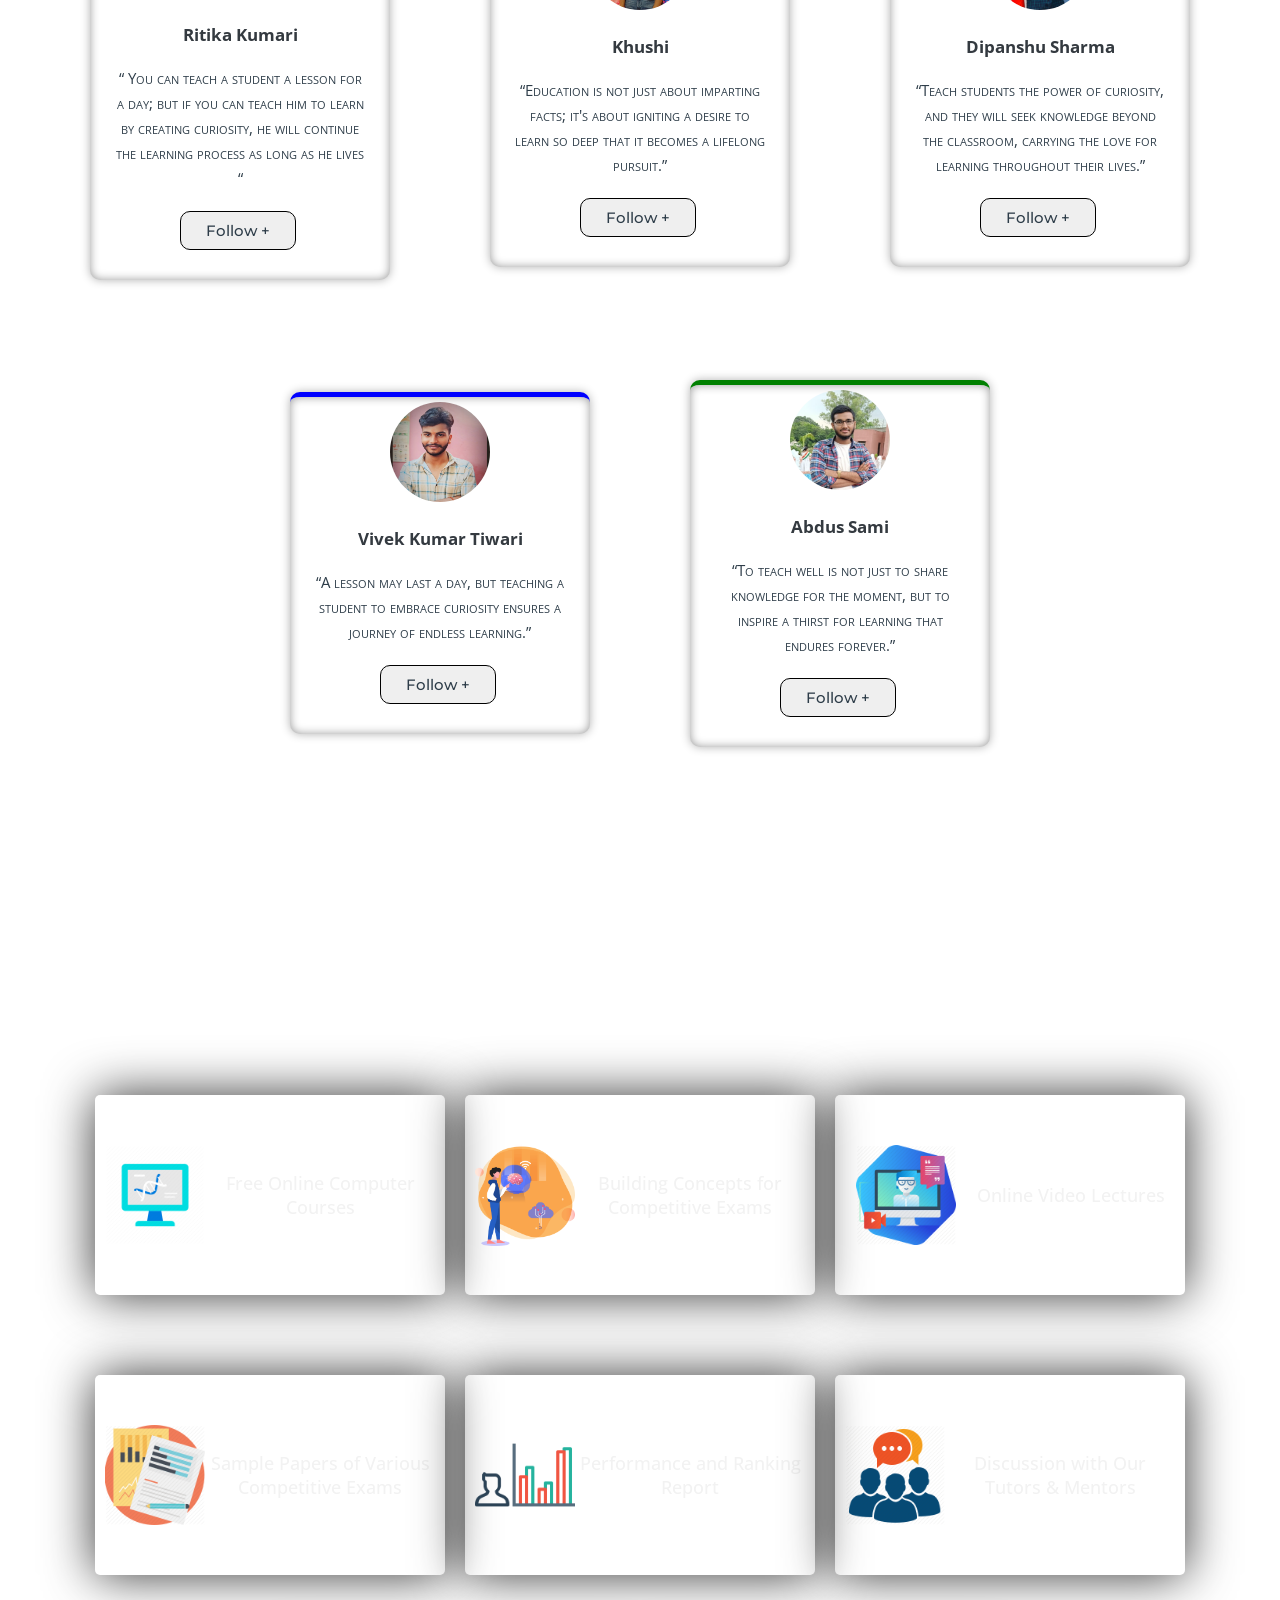
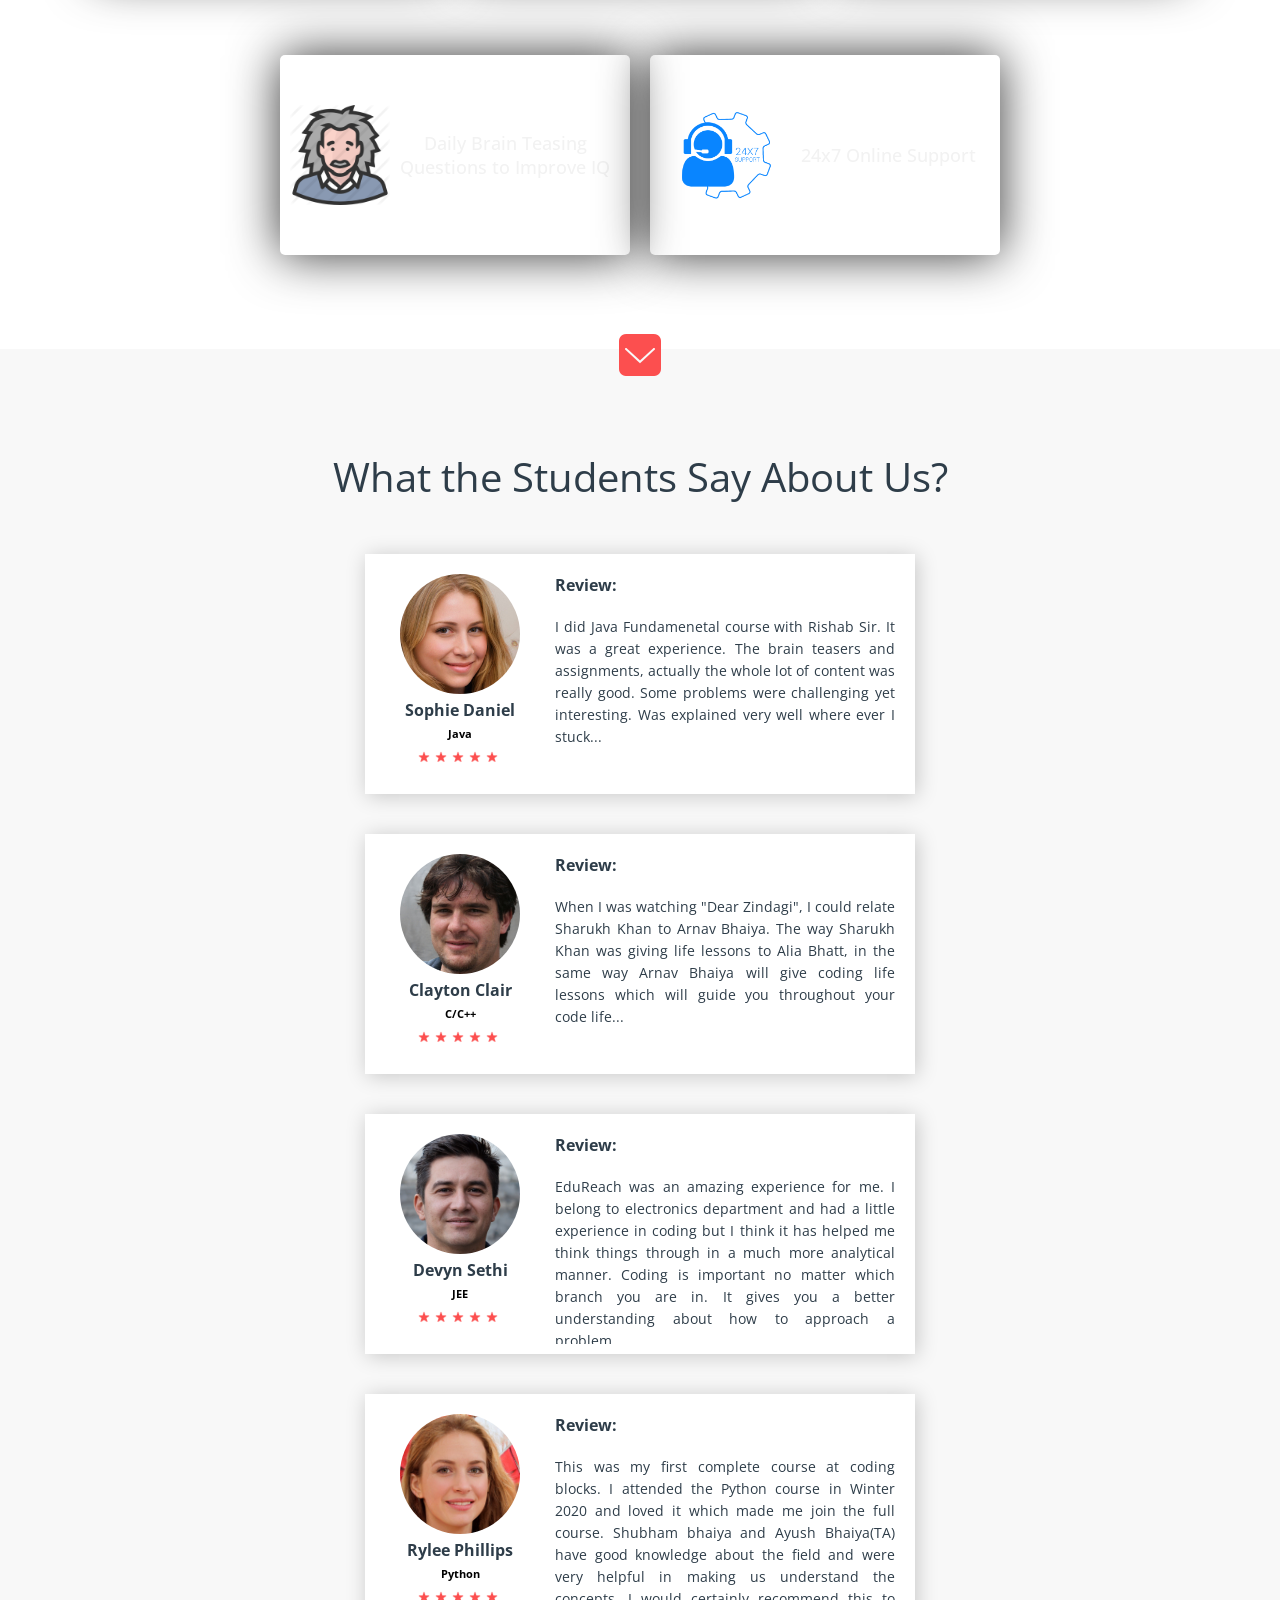
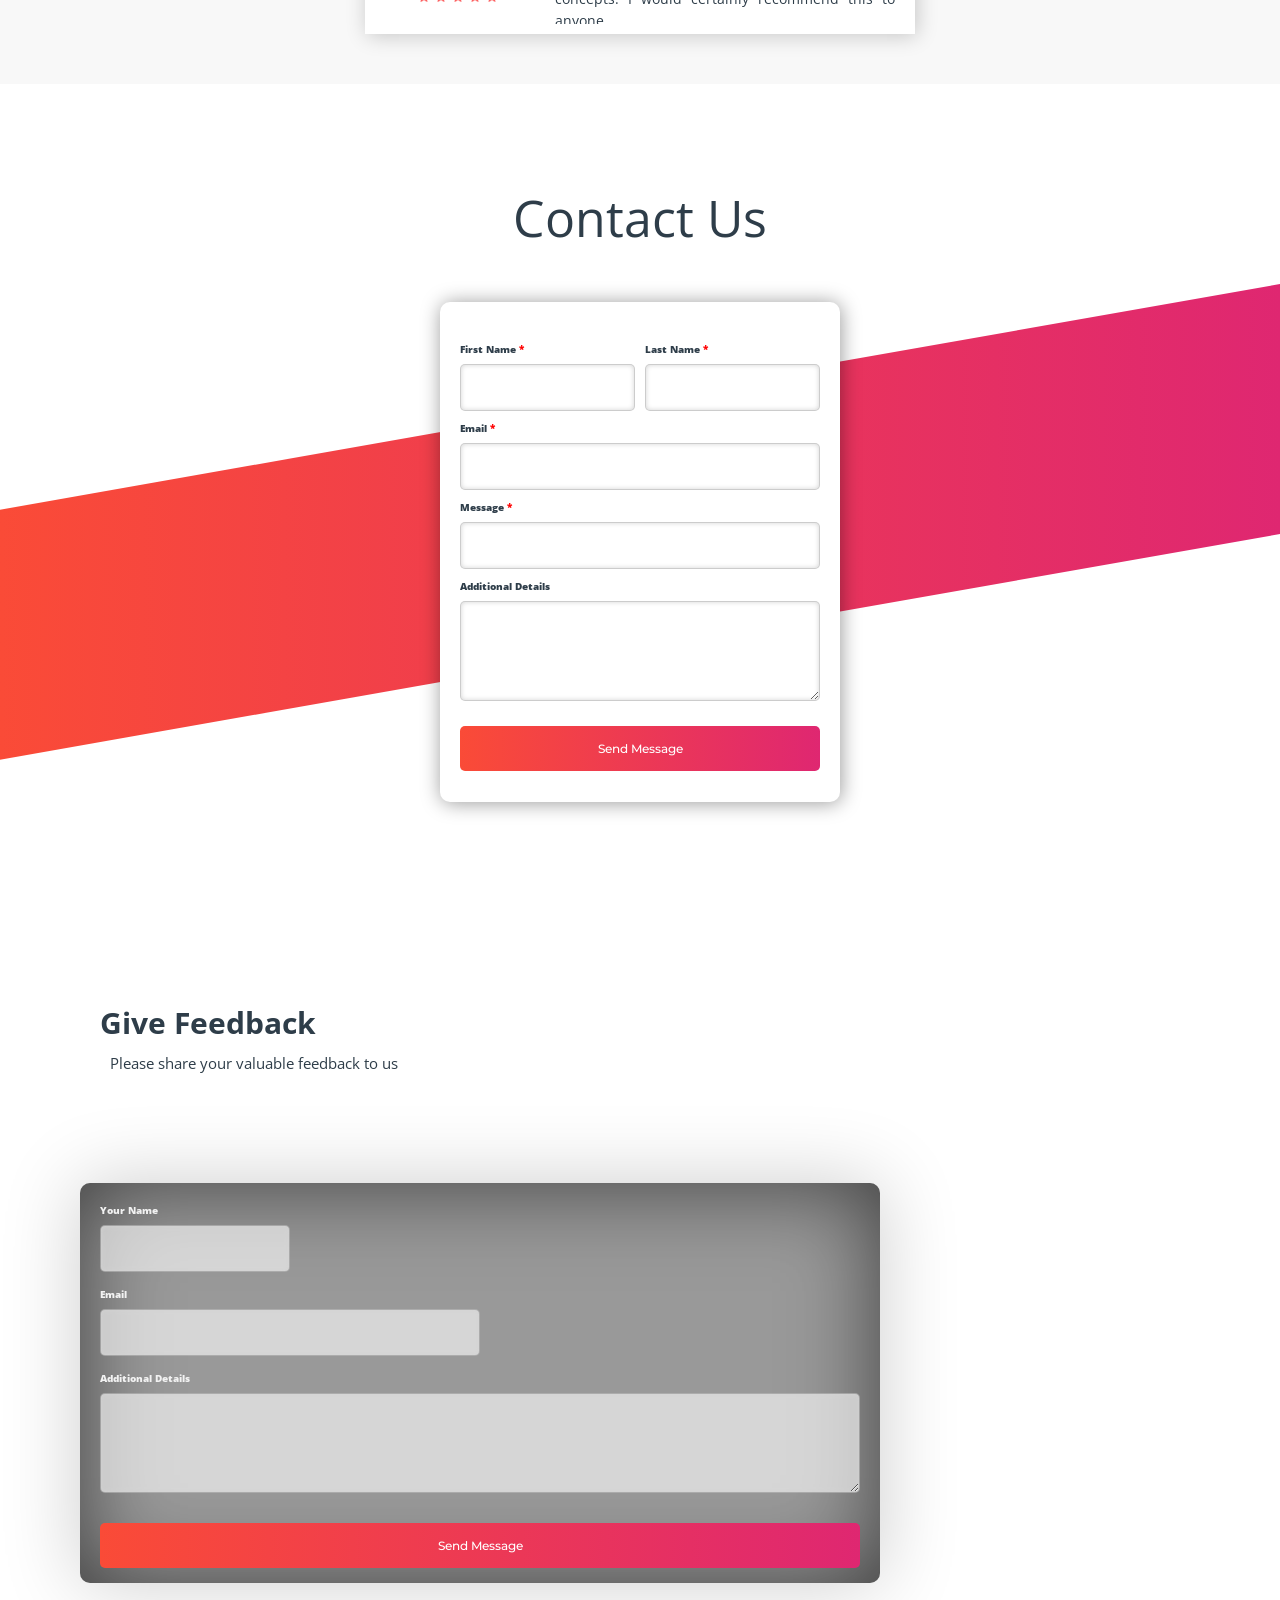
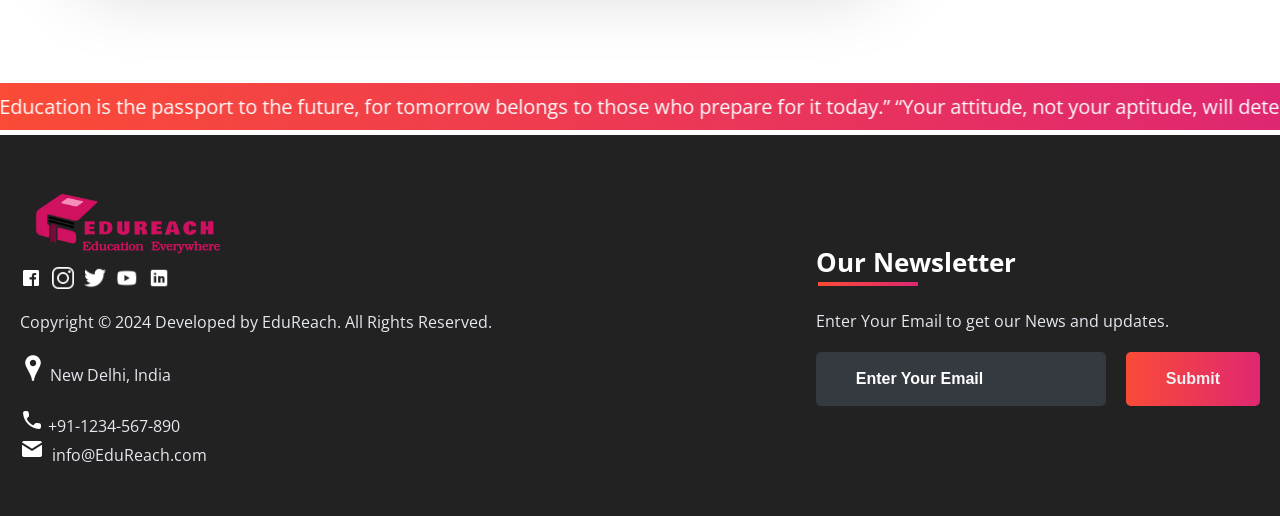
==== commit 7785db21: "Update" ====
--- a/Web Application/index.html
+++ b/Web Application/index.html
@@ -181,7 +181,7 @@
 							curiosity, he will continue the learning process as long as he lives “</p>
 						<div class="duty"></div>
 						<a href="https://www.linkedin.com/in/ritika-kumari-541536324/" target="_blank"><button
-								class="btn-Ritika">Follow +</button></a>
+								class="btn-1">Follow +</button></a>
 					</div>
 				</center>
 			</div>
@@ -196,7 +196,7 @@
 						</p>
 						<div class="duty"></div>
 						<a href="https://www.linkedin.com/in/khushi-31a64a330/" target="_blank"><button
-								class="btn-Ritika">Follow +</button></a>
+								class="btn-2">Follow +</button></a>
 					</div>
 				</center>
 			</div>
@@ -211,7 +211,7 @@
 						</p>
 						<div class="duty"></div>
 						<a href="https://linkedin.com/in/dipanshusharmaa" target="_blank"><button
-								class="btn-Ritika">Follow +</button></a>
+								class="btn-1">Follow +</button></a>
 					</div>
 				</center>
 			</div>
@@ -226,7 +226,7 @@
 						</p>
 						<div class="duty"></div>
 						<a href="https://www.linkedin.com/in/vivek-tiwari-530988330/" target="_blank"><button
-								class="btn-Ritika">Follow +</button></a>
+								class="btn-2">Follow +</button></a>
 					</div>
 				</center>
 			</div>
@@ -241,7 +241,7 @@
 						</p>
 						<div class="duty"></div>
 						<a href="https://www.linkedin.com/in/abdus-sami-893571323/" target="_blank"><button
-								class="btn-akhil">Follow +</button></a>
+								class="btn-1">Follow +</button></a>
 					</div>
 				</center>
 			</div>
--- a/Web Application/style.css
+++ b/Web Application/style.css
@@ -483,11 +483,11 @@
 	margin-left: 90px;
 	align-self: center;
 }
-.btn-Ritika:hover {
+.btn-1:hover {
 	background: rgba(0,255,0,0.7);
 	color: #fff;
 }
-.btn-Ritika2:hover {
+.btn-2:hover {
 	background: rgba(0,0,255,0.5);
 	color: #fff;
 }
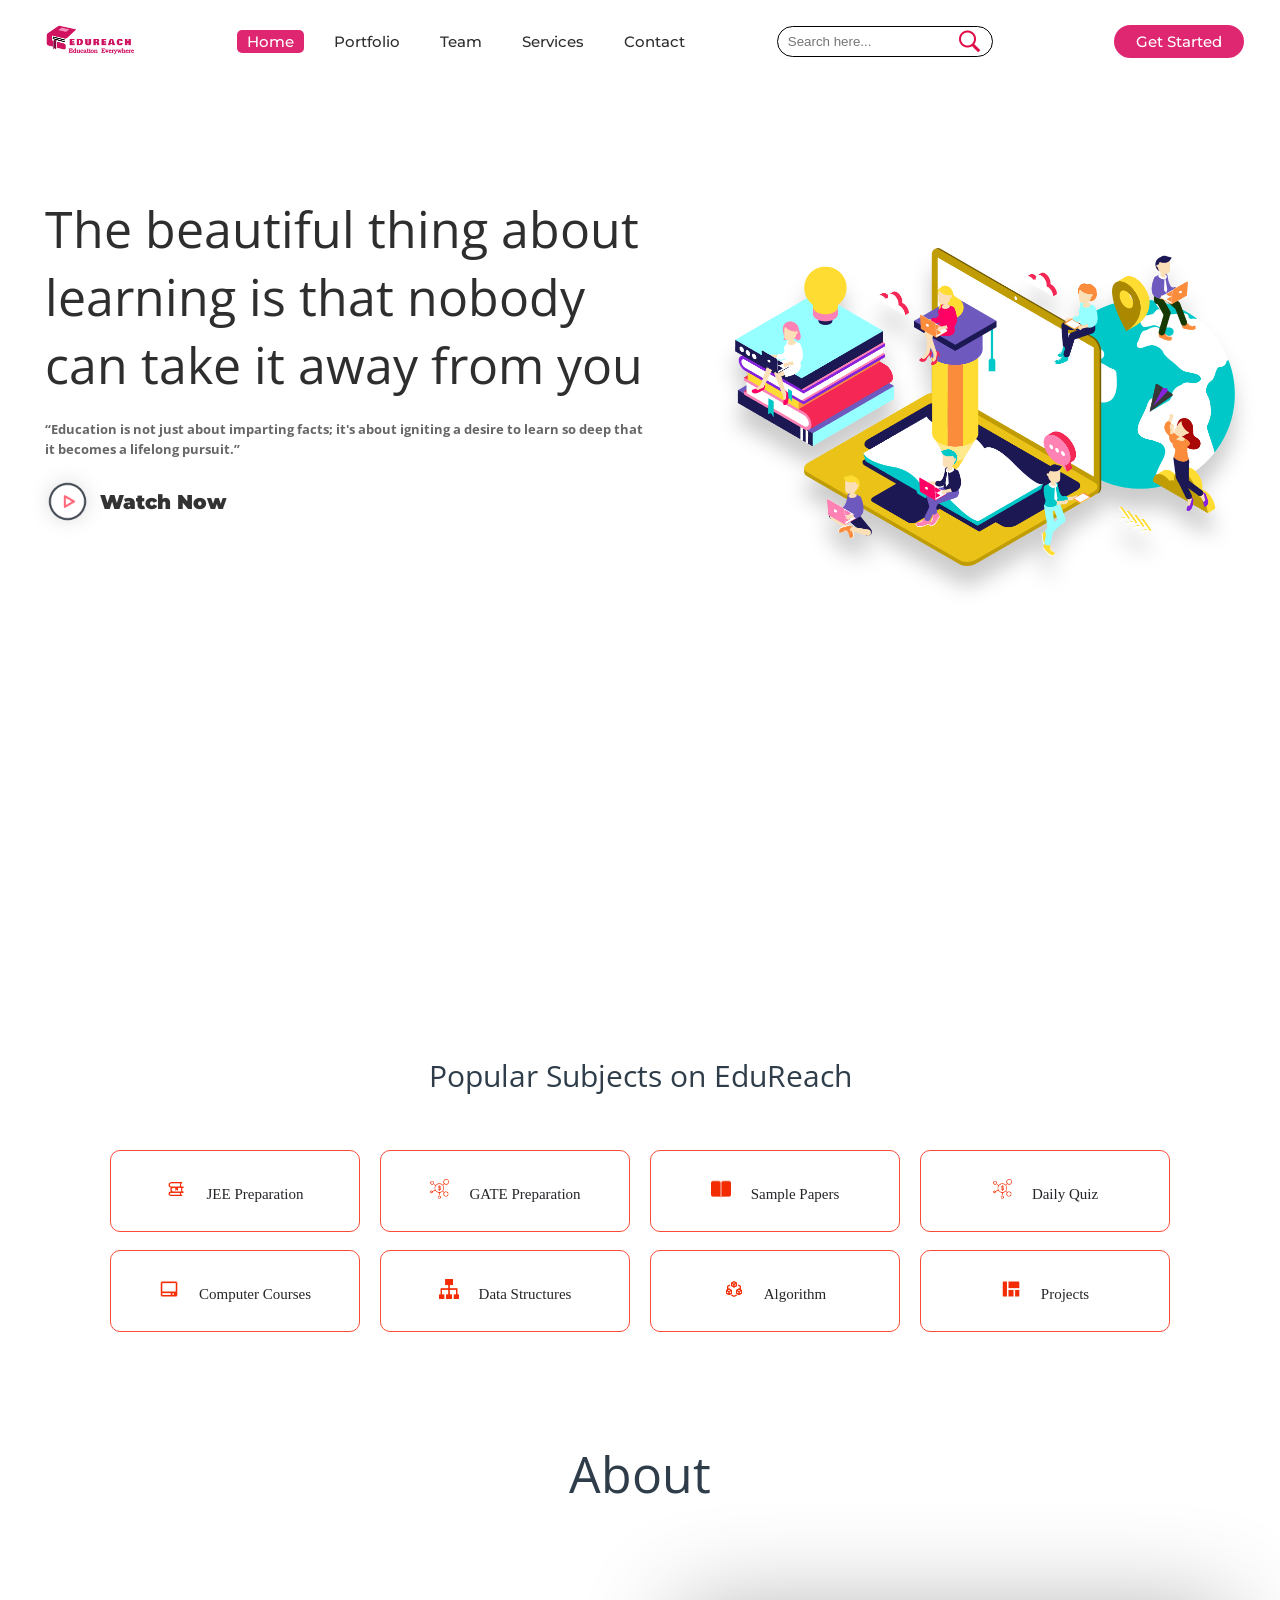
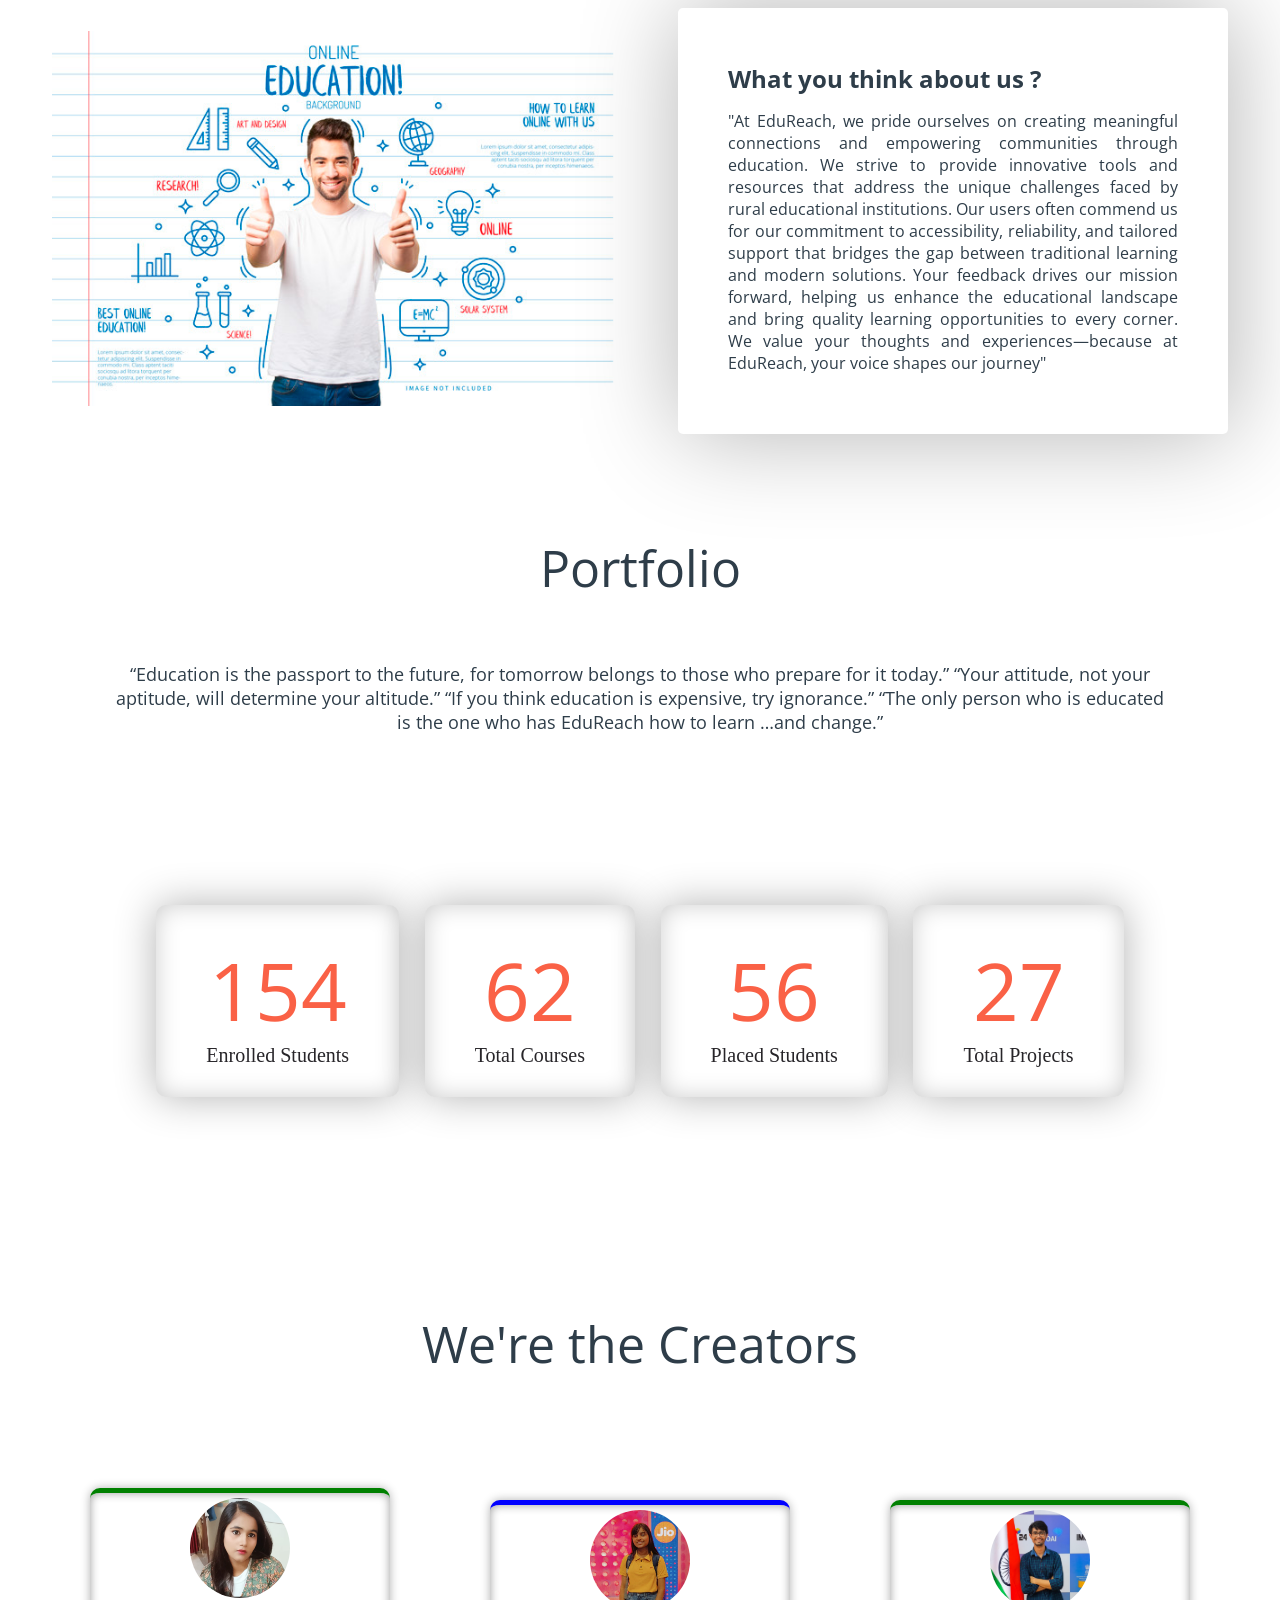
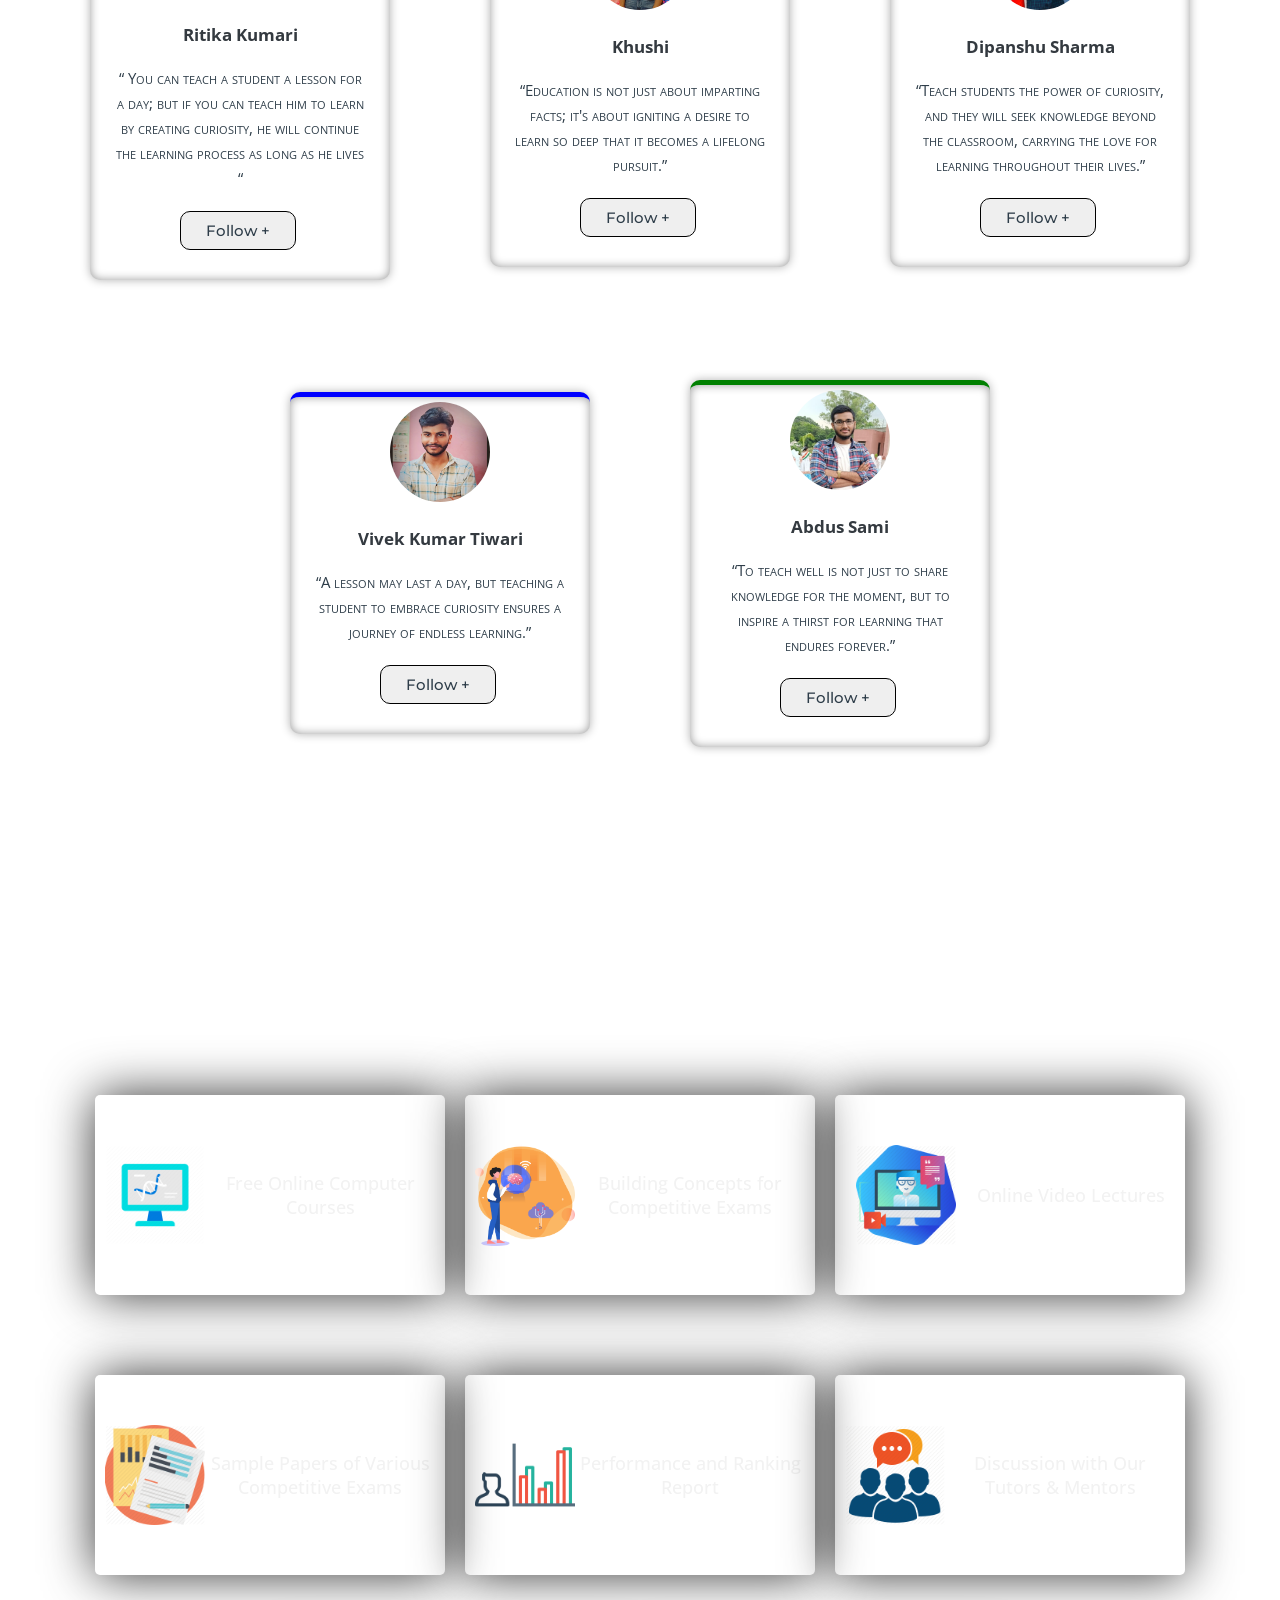
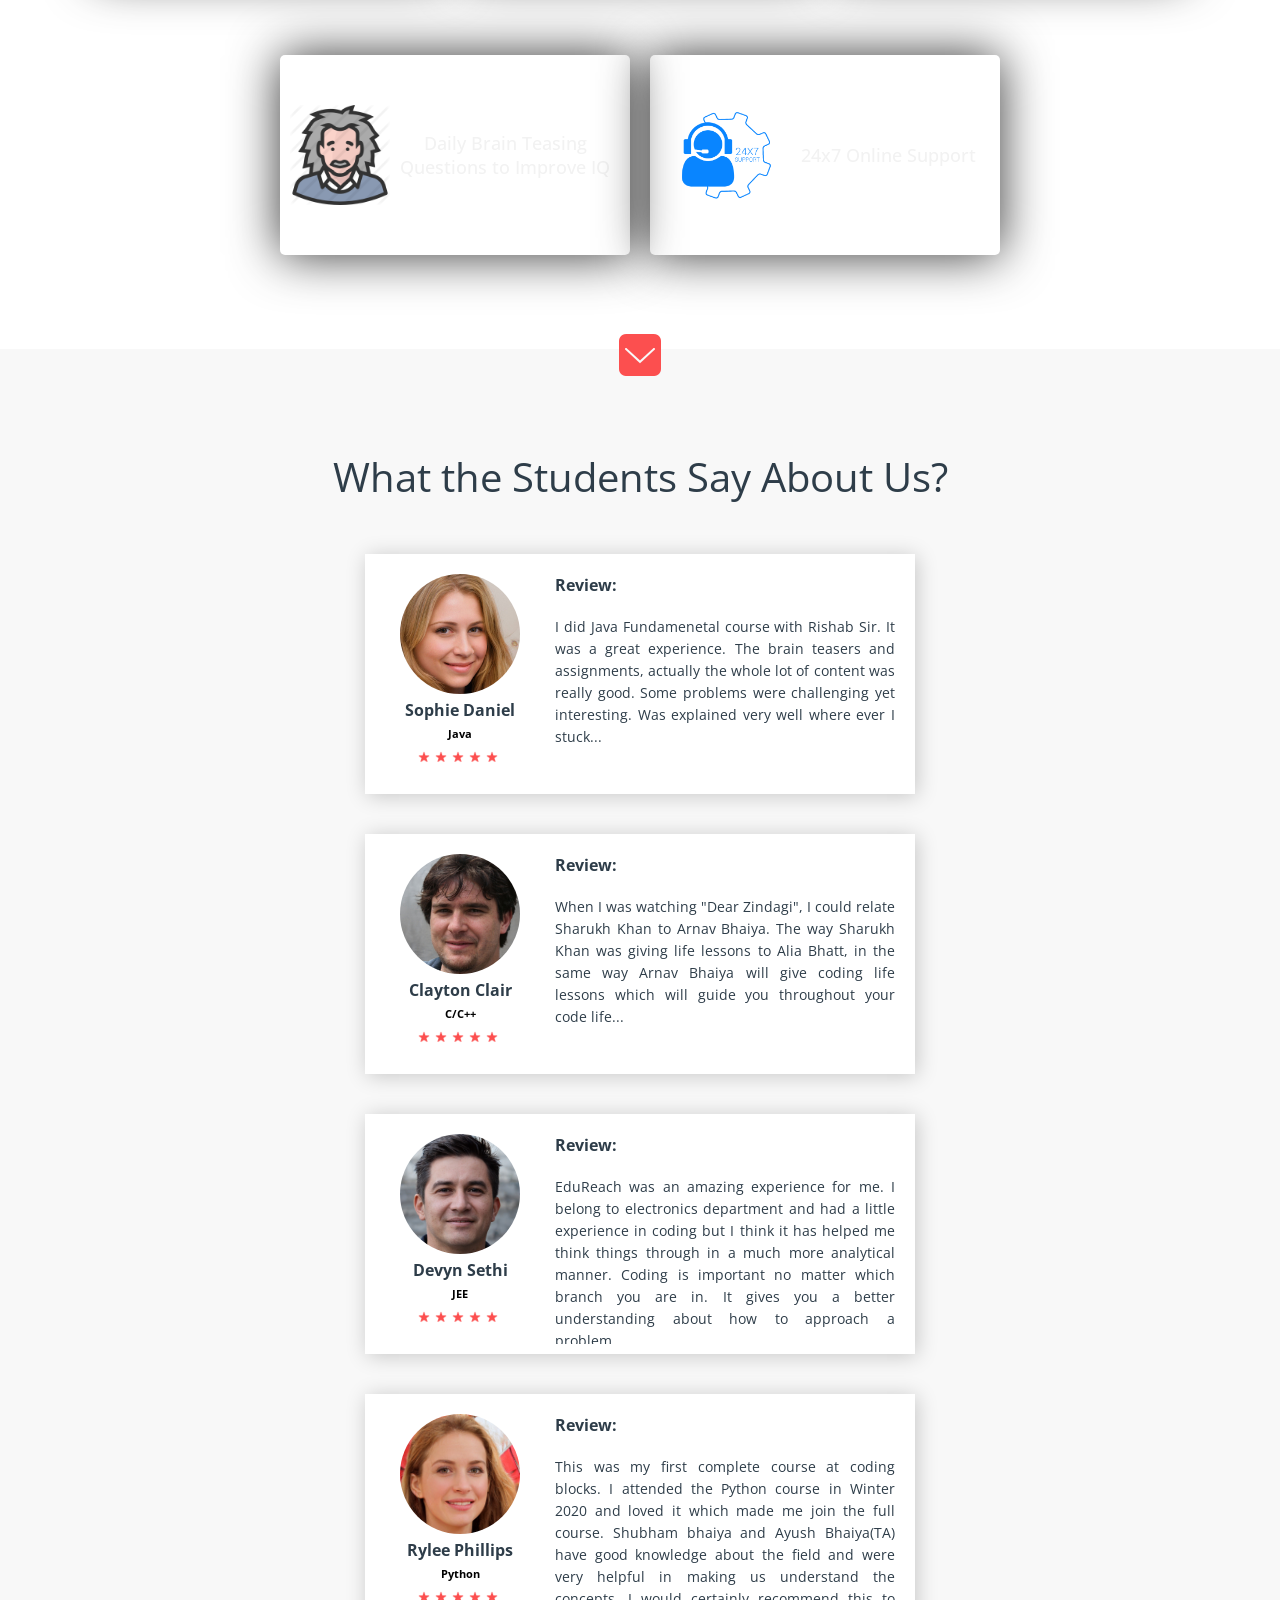
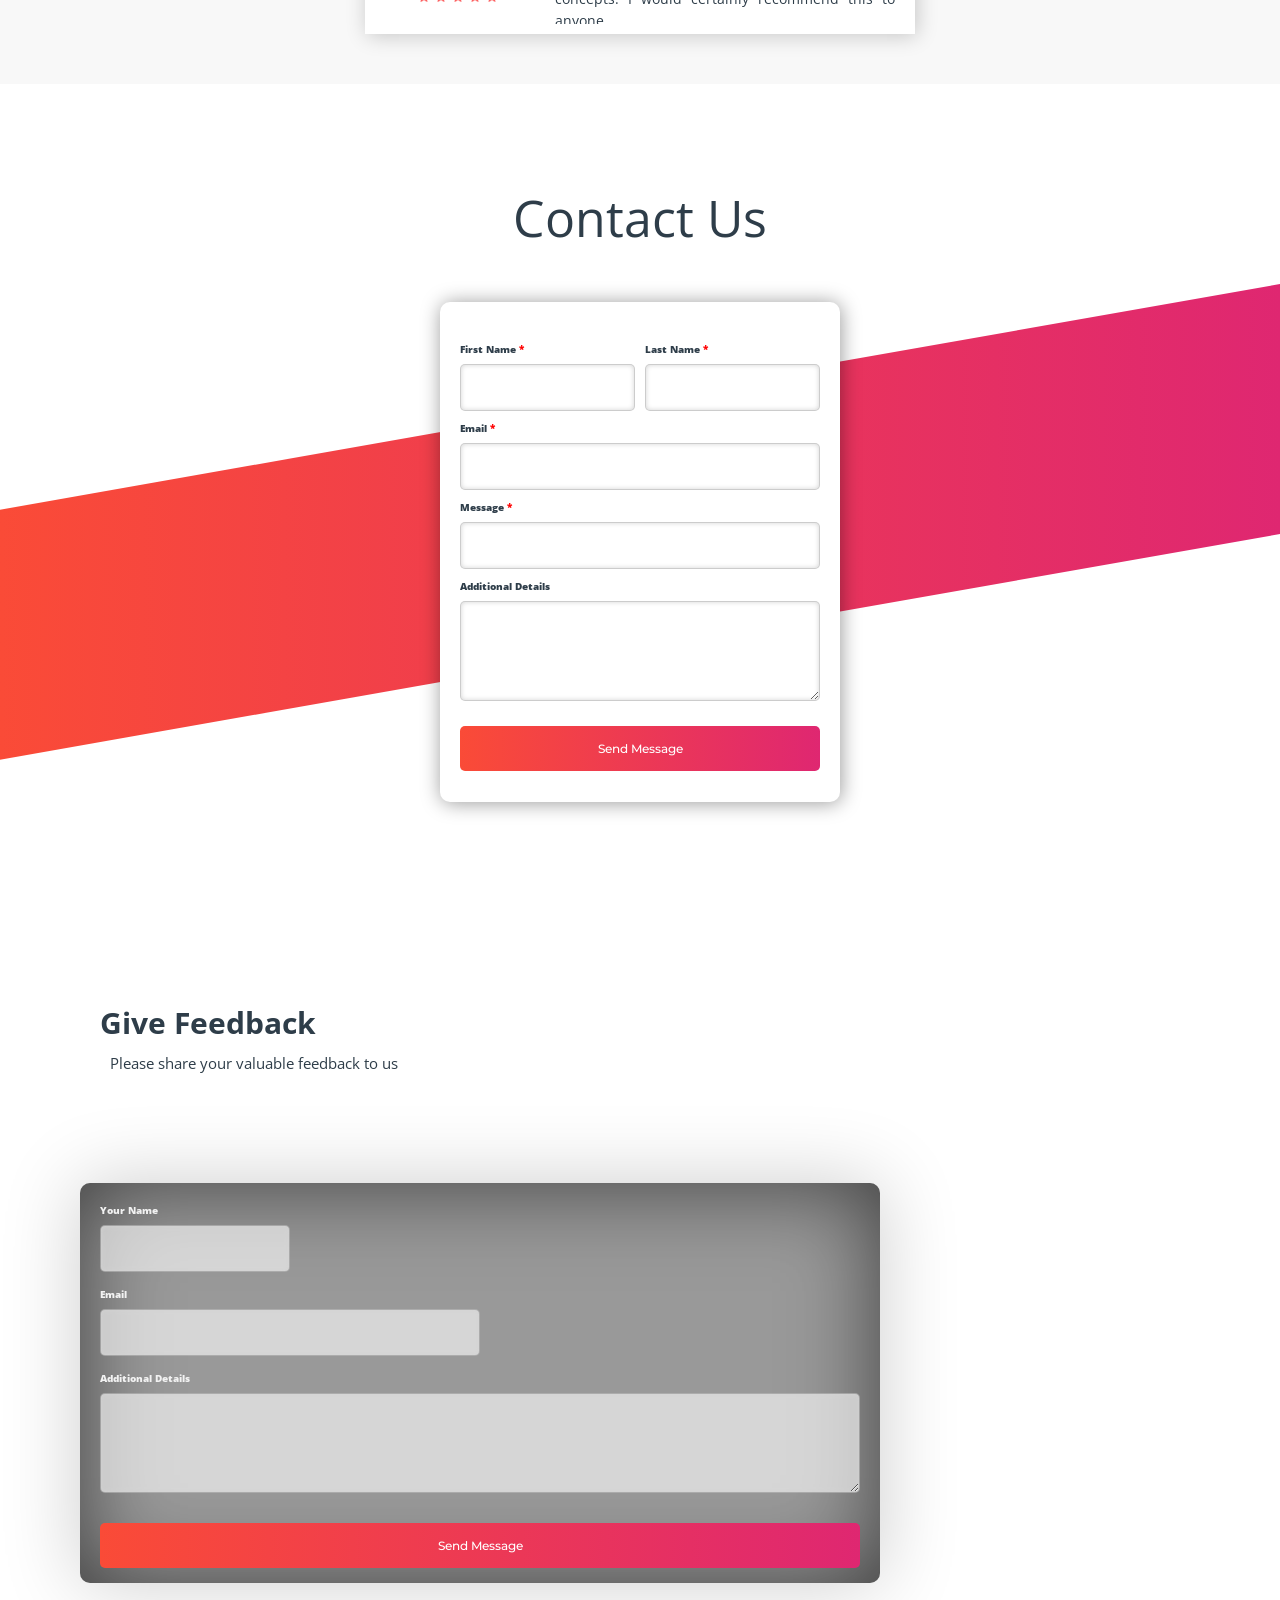
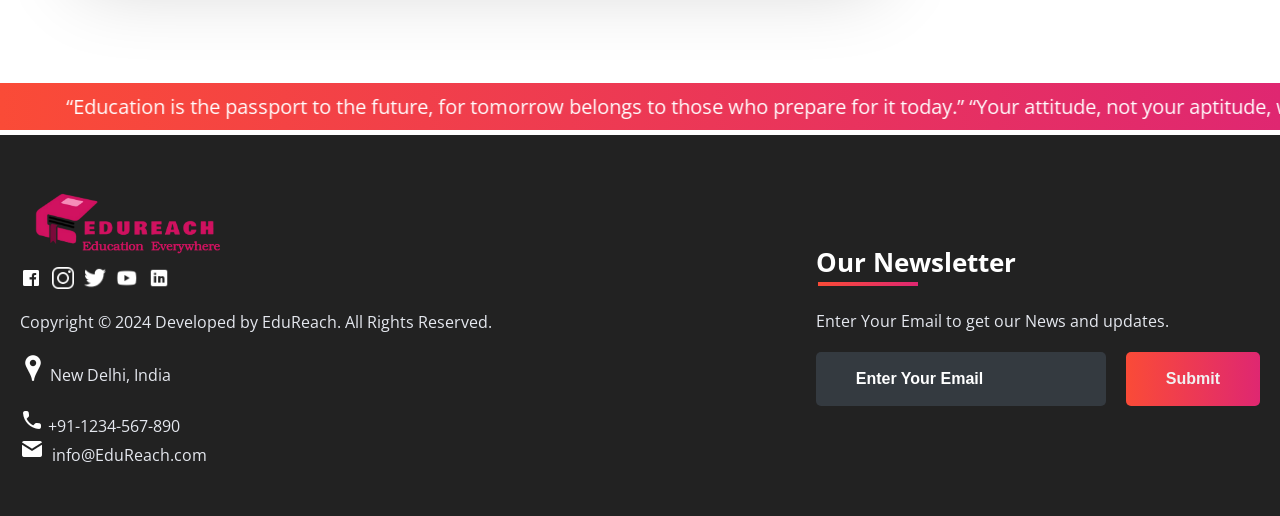
==== commit 2fee85c7: "debugging" ====
--- a/Web Application/index.html
+++ b/Web Application/index.html
@@ -24,7 +24,7 @@
 	<!-- Navigation Bar -->
 	<header id="header">
 		<nav>
-			<div class="logo"><img src="images/icon/logo.png" alt="logo"></div>
+			<div class="logo"><a href="index.html"><img src="images/icon/logo.png" alt="logo"></a></div>
 			<ul>
 				<li><a class="active" href="">Home</a></li>
 				<li><a href="#portfolio_section">Portfolio</a></li>
